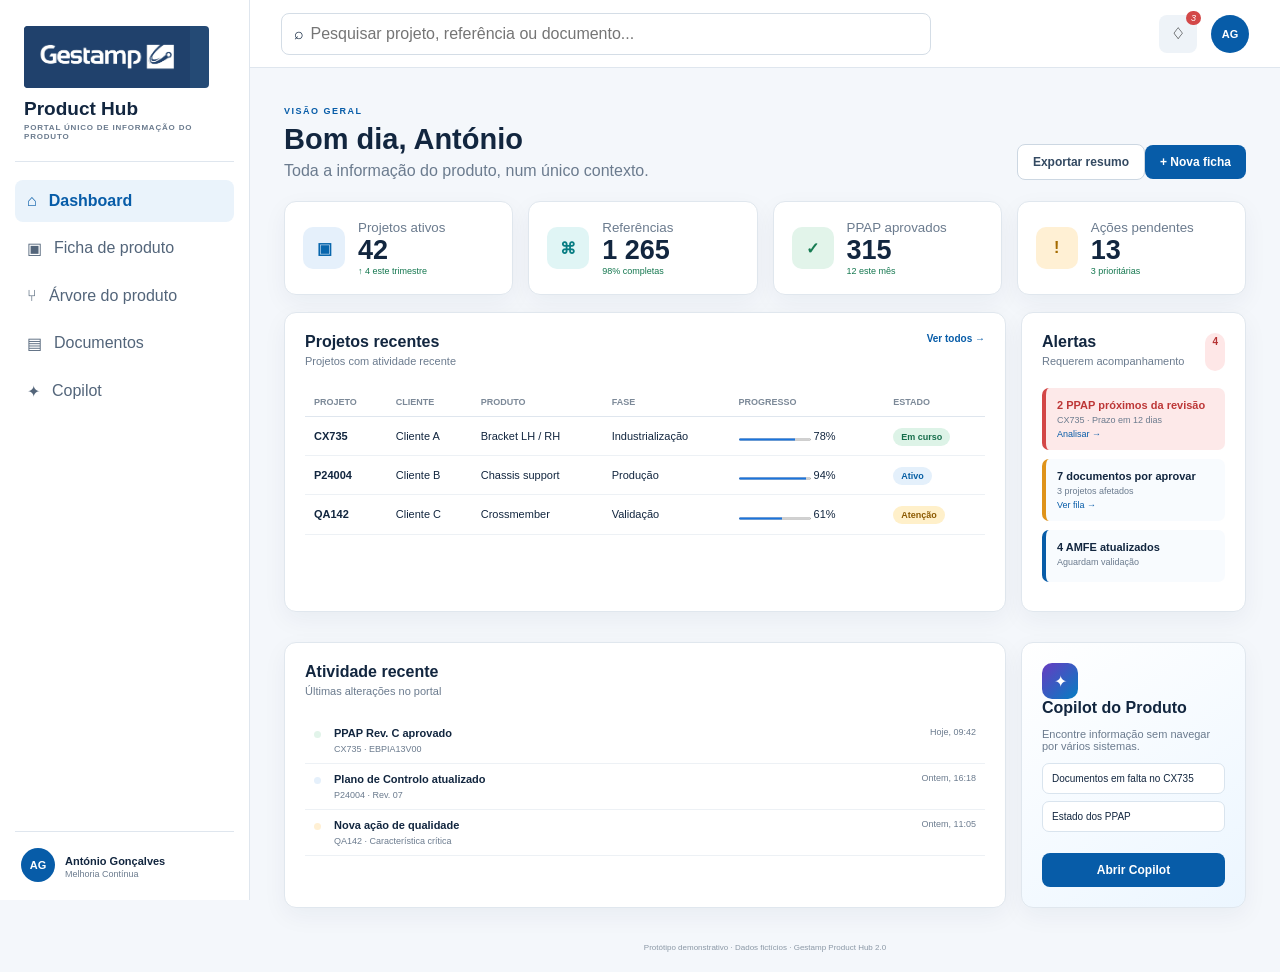
==== index.html @ f4a3fc4c "Add files via upload" ====
<!doctype html><html lang="pt-PT"><head><meta charset="utf-8"><meta name="viewport" content="width=device-width,initial-scale=1"><title>Dashboard | Gestamp Product Hub</title><link rel="stylesheet" href="styles.css"></head><body data-page="home"><aside><a class="brand" href="index.html"><img src="logo_gestamp.png" alt="Gestamp"><b>Product Hub</b><small>PORTAL ÚNICO DE INFORMAÇÃO DO PRODUTO</small></a><nav><a href="index.html" data-p="home">⌂ <span>Dashboard</span></a><a href="produto.html" data-p="produto">▣ <span>Ficha de produto</span></a><a href="arvore.html" data-p="arvore">⑂ <span>Árvore do produto</span></a><a href="documentos.html" data-p="docs">▤ <span>Documentos</span></a><a href="copilot.html" data-p="copilot">✦ <span>Copilot</span></a></nav><div class="profile"><i>AG</i><div><b>António Gonçalves</b><small>Melhoria Contínua</small></div></div></aside><main><header><button id="hamb">☰</button><div class="search">⌕ <input id="global" placeholder="Pesquisar projeto, referência ou documento..."></div><button class="bell">♢<em>3</em></button><i class="avatar">AG</i></header><section class="heading"><div><label>VISÃO GERAL</label><h1>Bom dia, António</h1><p>Toda a informação do produto, num único contexto.</p></div><div><button class="secondary demo">Exportar resumo</button><a class="primary" href="produto.html">+ Nova ficha</a></div></section><section class="kpis"><article><i class="blue">▣</i><div><small>Projetos ativos</small><strong>42</strong><em>↑ 4 este trimestre</em></div></article><article><i class="cyan">⌘</i><div><small>Referências</small><strong>1 265</strong><em>98% completas</em></div></article><article><i class="green">✓</i><div><small>PPAP aprovados</small><strong>315</strong><em>12 este mês</em></div></article><article><i class="amber">!</i><div><small>Ações pendentes</small><strong>13</strong><em>3 prioritárias</em></div></article></section><section class="grid"><article class="card"><div class="title"><div><h2>Projetos recentes</h2><p>Projetos com atividade recente</p></div><a href="produto.html">Ver todos →</a></div><div class="table"><table><thead><tr><th>Projeto</th><th>Cliente</th><th>Produto</th><th>Fase</th><th>Progresso</th><th>Estado</th></tr></thead><tbody><tr><td><a href="produto.html"><b>CX735</b></a></td><td>Cliente A</td><td>Bracket LH / RH</td><td>Industrialização</td><td><progress value="78" max="100"></progress> 78%</td><td><span class="tag ok">Em curso</span></td></tr><tr><td><b>P24004</b></td><td>Cliente B</td><td>Chassis support</td><td>Produção</td><td><progress value="94" max="100"></progress> 94%</td><td><span class="tag info">Ativo</span></td></tr><tr><td><b>QA142</b></td><td>Cliente C</td><td>Crossmember</td><td>Validação</td><td><progress value="61" max="100"></progress> 61%</td><td><span class="tag warn">Atenção</span></td></tr></tbody></table></div></article><article class="card alerts"><div class="title"><div><h2>Alertas</h2><p>Requerem acompanhamento</p></div><b class="badge">4</b></div><div class="alert red"><b>2 PPAP próximos da revisão</b><small>CX735 · Prazo em 12 dias</small><a href="documentos.html">Analisar →</a></div><div class="alert orange"><b>7 documentos por aprovar</b><small>3 projetos afetados</small><a href="documentos.html">Ver fila →</a></div><div class="alert"><b>4 AMFE atualizados</b><small>Aguardam validação</small></div></article><article class="card"><div class="title"><div><h2>Atividade recente</h2><p>Últimas alterações no portal</p></div></div><div class="timeline"><p><i class="green"></i><b>PPAP Rev. C aprovado</b><span>CX735 · EBPIA13V00</span><time>Hoje, 09:42</time></p><p><i class="blue"></i><b>Plano de Controlo atualizado</b><span>P24004 · Rev. 07</span><time>Ontem, 16:18</time></p><p><i class="amber"></i><b>Nova ação de qualidade</b><span>QA142 · Característica crítica</span><time>Ontem, 11:05</time></p></div></article><article class="card cop-mini"><i>✦</i><h2>Copilot do Produto</h2><p>Encontre informação sem navegar por vários sistemas.</p><a class="chip" href="copilot.html?q=Que documentos estão em falta no CX735?">Documentos em falta no CX735</a><a class="chip" href="copilot.html?q=Qual é o estado dos PPAP?">Estado dos PPAP</a><a class="primary full" href="copilot.html">Abrir Copilot</a></article></section><footer>Protótipo demonstrativo · Dados fictícios · Gestamp Product Hub 2.0</footer></main><script src="app.js"></script></body></html>
---- styles.css ----
:root{--blue:#075ca8;--navy:#12263f;--bg:#f4f7fb;--line:#dfe6ee;--muted:#6b7b8e;--green:#14774f;--amber:#a66a00;--shadow:0 8px 24px #12304d0d}*{box-sizing:border-box}body{margin:0;font-family:Segoe UI,Arial,sans-serif;background:var(--bg);color:var(--navy)}a{text-decoration:none;color:inherit}button,input,select,textarea{font:inherit}body>aside{position:fixed;inset:0 auto 0 0;width:250px;background:#fff;border-right:1px solid var(--line);padding:18px 15px;display:flex;flex-direction:column;z-index:10}.brand{display:flex;flex-direction:column;padding:8px 9px 20px;border-bottom:1px solid var(--line)}.brand img{width:185px;height:62px;object-fit:contain;object-position:left;background:#244a75;border-radius:4px}.brand>b{font-size:19px;margin-top:10px}.brand>small{font-size:8px;letter-spacing:.8px;color:var(--muted);font-weight:700;margin-top:3px}aside nav{display:grid;gap:5px;margin-top:18px}aside nav a{padding:12px;border-radius:8px;color:#53657a;display:flex;gap:12px}aside nav a:hover,aside nav a.active{background:#eaf3fb;color:var(--blue);font-weight:700}.profile{margin-top:auto;border-top:1px solid var(--line);padding:16px 6px 0;display:flex;gap:10px;align-items:center}.profile i,.avatar{display:grid;place-items:center;background:#075ca8;color:#fff;border-radius:50%;font-style:normal;font-weight:700}.profile i{width:34px;height:34px;font-size:11px}.profile b{font-size:11px}.profile small{display:block;font-size:9px;color:var(--muted)}main{margin-left:250px;min-height:100vh}header{height:68px;padding:0 31px;background:#fff;border-bottom:1px solid var(--line);display:flex;align-items:center;gap:14px;position:sticky;top:0;z-index:5}.search{width:min(650px,65vw);border:1px solid #d4dde6;border-radius:8px;padding:10px 12px}.search input{border:0;outline:0;width:93%}.bell{margin-left:auto;border:0;background:#eef3f8;width:38px;height:38px;border-radius:8px;position:relative}.bell em{position:absolute;top:-4px;right:-4px;background:#d34848;color:#fff;font-size:9px;padding:2px 5px;border-radius:9px}.avatar{width:38px;height:38px;font-size:11px}#hamb{display:none;border:0;background:none}.heading{display:flex;justify-content:space-between;align-items:end;gap:20px;padding:32px 34px 21px}.heading.compact{padding-top:15px}.heading label{font-size:9px;color:var(--blue);font-weight:800;letter-spacing:1.5px}.heading h1{margin:5px 0 6px;font-size:29px}.heading p{margin:0;color:var(--muted)}.primary,.secondary{display:inline-flex;justify-content:center;align-items:center;border-radius:8px;padding:10px 15px;border:0;cursor:pointer;font-weight:700;font-size:12px}.primary{background:var(--blue);color:#fff}.secondary{background:#fff;border:1px solid #ccd7e2;color:#344a62}.full{width:100%;margin-top:14px}.kpis{display:grid;grid-template-columns:repeat(4,1fr);gap:15px;padding:0 34px 17px}.kpis article,.card,.docgrid article{background:#fff;border:1px solid #e0e7ee;border-radius:12px;box-shadow:var(--shadow)}.kpis article{padding:18px;display:flex;gap:13px;align-items:center}.kpis i,.node>i,.preview i,.docgrid i{width:42px;height:42px;border-radius:10px;display:grid;place-items:center;font-style:normal;font-weight:800}.kpis small,.kpis strong,.kpis em{display:block}.kpis small{color:var(--muted)}.kpis strong{font-size:27px}.kpis em{font-size:9px;color:var(--green);font-style:normal}.blue{background:#e5f0fb!important;color:#0866ad!important}.cyan{background:#e0f5f5!important;color:#087d83!important}.green{background:#e2f4ea!important;color:#167b52!important}.amber{background:#fff0d4!important;color:#a56b00!important}.purple{background:#eee8fb!important;color:#6940a8!important}.pink{background:#fae7ee!important;color:#a3385d!important}.red{background:#fde9e9!important;color:#bd3737!important}.grid{display:grid;grid-template-columns:2fr 1fr;gap:15px;padding:0 34px}.card{padding:20px;margin-bottom:15px}.title{display:flex;justify-content:space-between;margin-bottom:17px}.title h2,.card h2{font-size:16px;margin:0}.title p{font-size:11px;color:var(--muted);margin:4px 0}.title>a{color:var(--blue);font-size:10px;font-weight:700}.table{overflow:auto}table{width:100%;border-collapse:collapse;min-width:680px}th{text-align:left;text-transform:uppercase;color:#7c8998;font-size:9px;padding:9px;border-bottom:1px solid var(--line)}td{font-size:11px;padding:13px 9px;border-bottom:1px solid #edf1f5}progress{height:5px;width:72px}.tag{padding:4px 8px;border-radius:12px;font-size:9px;font-weight:700}.tag.ok{background:#ddf3e7;color:#166d4b}.tag.info{background:#e4f0fb;color:#075fa4}.tag.warn{background:#fff0ca;color:#8b5900}.badge{background:#fee7e7;color:#b53131;padding:3px 7px;border-radius:12px;font-size:10px}.alert{border-left:4px solid var(--blue);padding:11px;background:#f8fbfe;border-radius:7px;margin:9px 0}.alert.red{border-left-color:#d34747}.alert.orange{border-left-color:#df931a}.alert b,.alert small,.alert a{display:block}.alert b{font-size:11px}.alert small{font-size:9px;color:var(--muted);margin:4px 0}.alert a{font-size:9px;color:var(--blue)}.timeline p{display:grid;grid-template-columns:10px 1fr auto;gap:5px 10px;border-bottom:1px solid #edf1f5;padding:9px;margin:0}.timeline i{width:7px;height:7px;border-radius:50%;grid-row:span 2;margin-top:4px}.timeline b{font-size:11px}.timeline span{font-size:9px;color:var(--muted);grid-column:2}.timeline time{font-size:9px;color:var(--muted);grid-column:3;grid-row:1/span 2}.cop-mini{background:linear-gradient(145deg,#fff,#ecf6ff)}.cop-mini>i,.cophead>i,.msg>i{background:linear-gradient(135deg,#673bc1,#057ec2);color:#fff;border-radius:10px;display:grid;place-items:center;font-style:normal}.cop-mini>i{width:36px;height:36px}.cop-mini p{font-size:11px;color:var(--muted)}.chip{display:block;border:1px solid #d9e4ee;background:#fff;padding:9px;border-radius:7px;margin:7px 0;font-size:10px}.crumb{padding:20px 34px 0;color:var(--muted);font-size:10px}.two{display:grid;grid-template-columns:minmax(0,2fr) 320px;gap:15px;padding:0 34px}.details{display:grid;grid-template-columns:repeat(3,1fr);gap:18px}.details label{font-size:9px;color:var(--muted)}.details label b{display:block;color:var(--navy);font-size:11px;margin-top:4px}.success{color:var(--green);font-size:10px}.warning{color:var(--amber)}.steps{display:grid;grid-template-columns:repeat(5,1fr)}.steps>div{text-align:center}.steps i{display:grid;place-items:center;width:32px;height:32px;border-radius:50%;background:#e8edf2;color:#718195;margin:auto;font-style:normal}.steps .done i{background:#dff3e8;color:#14774f}.steps .now i{background:var(--blue);color:#fff}.steps b,.steps small{display:block;font-size:9px;margin-top:6px}.steps small{color:var(--muted)}.flow{display:flex;align-items:center;gap:7px;margin-top:16px}.flow span{flex:1;padding:10px;background:#f6f9fc;border:1px solid #dae3eb;border-radius:7px;text-align:center;font-size:9px}.lines p{display:flex;justify-content:space-between;padding:10px 0;border-bottom:1px solid #edf1f5;font-size:10px}.tree{min-height:540px}.node{display:flex;align-items:center;gap:10px;padding:9px;border-radius:8px}.node:hover{background:#f5f8fb}.node button{width:22px;height:22px;border:1px solid #cad5df;background:#fff;border-radius:4px}.node>i{width:31px;height:31px;font-size:10px}.node>div{flex:1}.node b,.node small{display:block;font-size:10px}.node small{color:var(--muted);margin-top:3px}.node>span{font-size:9px;color:var(--muted)}.branch{margin-left:27px;padding-left:14px;border-left:1px dashed #cbd7e2}.branch.closed{display:none}.leaf{padding-left:33px}.preview{text-align:center;background:#f6f9fc;border-radius:9px;padding:19px;margin:13px 0}.preview i{margin:auto}.preview b,.preview small{display:block;margin-top:6px}.preview small{font-size:9px;color:var(--muted)}.filters{display:flex;gap:10px;padding:0 34px 15px}.filters div,.filters select,.heading select{background:#fff;border:1px solid #d4dee7;padding:9px;border-radius:8px}.filters div{flex:1}.filters input{border:0;outline:0;width:90%}.docgrid{display:grid;grid-template-columns:repeat(4,1fr);gap:13px;padding:0 34px 15px}.docgrid article{padding:14px}.docgrid i{font-size:8px}.docgrid small,.docgrid b,.docgrid p{display:block}.docgrid small{font-size:8px;color:var(--blue);font-weight:700;margin-top:10px}.docgrid b{font-size:10px;margin:4px 0;white-space:nowrap;overflow:hidden;text-overflow:ellipsis}.docgrid p{font-size:8px;color:var(--muted)}.library{margin:0 34px}.cop{max-width:980px;margin:auto;padding:32px}.cophead{text-align:center}.cophead>i{width:54px;height:54px;margin:auto;font-size:22px}.cophead h1{margin:13px 0 5px}.cophead p{color:var(--muted)}.chat{background:#fff;border:1px solid var(--line);border-radius:14px;box-shadow:var(--shadow);overflow:hidden;margin-top:22px}#messages{min-height:260px;max-height:410px;overflow:auto;padding:22px}.msg{display:flex;gap:10px;margin-bottom:14px}.msg.user{justify-content:flex-end}.msg>i{width:31px;height:31px}.msg>div{background:#f1f5f8;padding:11px;border-radius:4px 11px 11px;font-size:11px;max-width:75%}.msg.user>div{background:#e4f0fb;border-radius:11px 4px 11px 11px}.msg p{margin:4px 0;line-height:1.5}.prompts{display:grid;grid-template-columns:repeat(4,1fr);gap:8px;padding:0 18px 18px}.prompts button{text-align:left;background:#f8fafc;border:1px solid #dbe4ec;padding:10px;border-radius:8px}.prompts b,.prompts small{display:block;font-size:9px}.prompts small{color:var(--muted);margin-top:3px}.ask{border-top:1px solid var(--line);padding:14px 60px 20px 17px;position:relative}.ask textarea{width:100%;height:60px;resize:none;border:1px solid #d0dbe5;border-radius:9px;padding:10px}.ask button{position:absolute;right:17px;top:24px;width:36px;height:36px;border:0;border-radius:8px;background:var(--blue);color:#fff}.ask small{font-size:8px;color:var(--muted)}footer{text-align:center;padding:20px;color:#8b98a6;font-size:8px}.toast{position:fixed;right:22px;bottom:22px;background:#16344f;color:#fff;padding:11px 15px;border-radius:8px;font-size:11px;z-index:20}@media(max-width:1050px){.kpis,.docgrid{grid-template-columns:repeat(2,1fr)}.two{grid-template-columns:1fr}.details{grid-template-columns:repeat(2,1fr)}}@media(max-width:750px){body>aside{transform:translateX(-100%);transition:.2s}body>aside.open{transform:none}main{margin-left:0}#hamb{display:block}.heading{padding:25px 18px 16px;align-items:flex-start;flex-direction:column}.kpis,.grid,.docgrid{padding-left:18px;padding-right:18px;grid-template-columns:1fr}.two{padding:0 18px}.filters{padding:0 18px 15px;flex-wrap:wrap}.library{margin:0 18px}.details{grid-template-columns:1fr}.prompts{grid-template-columns:1fr}.cop{padding:22px 13px}.search{width:100%}.bell{display:none}.flow{flex-wrap:wrap}}
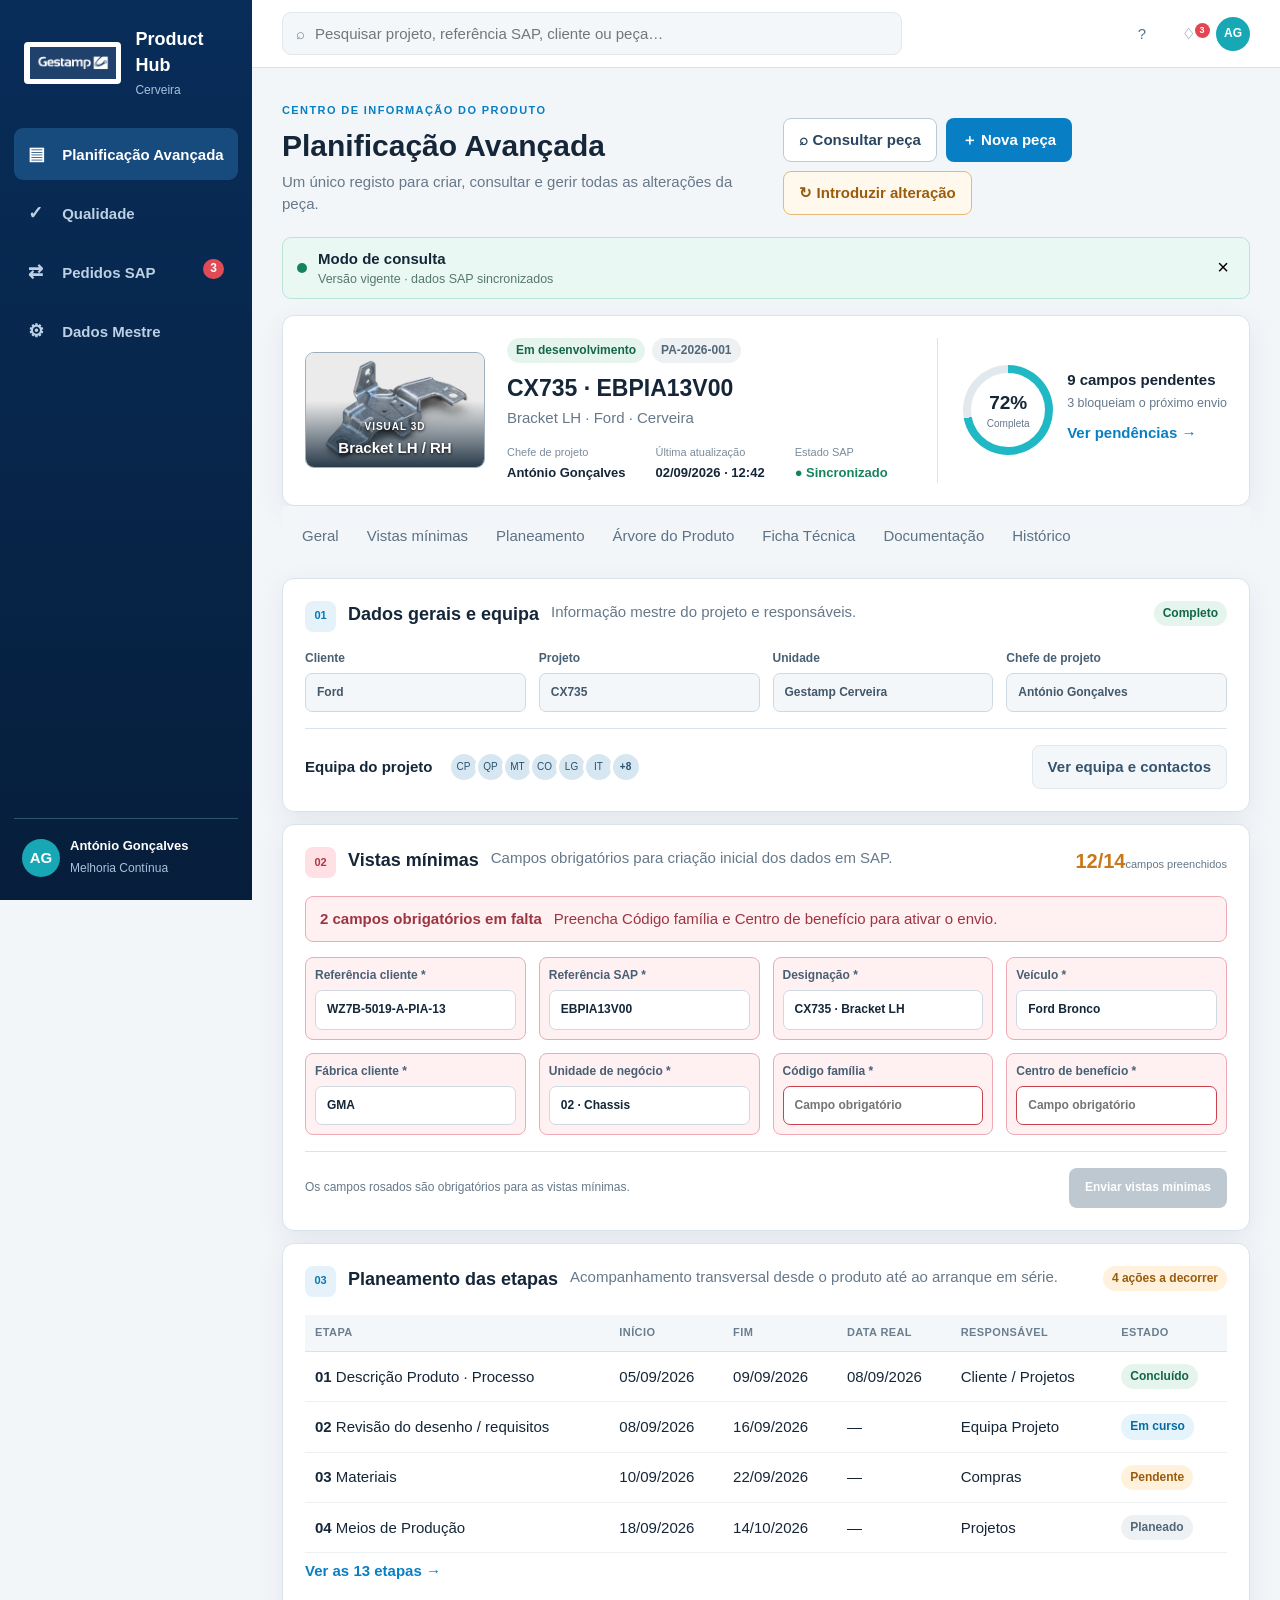
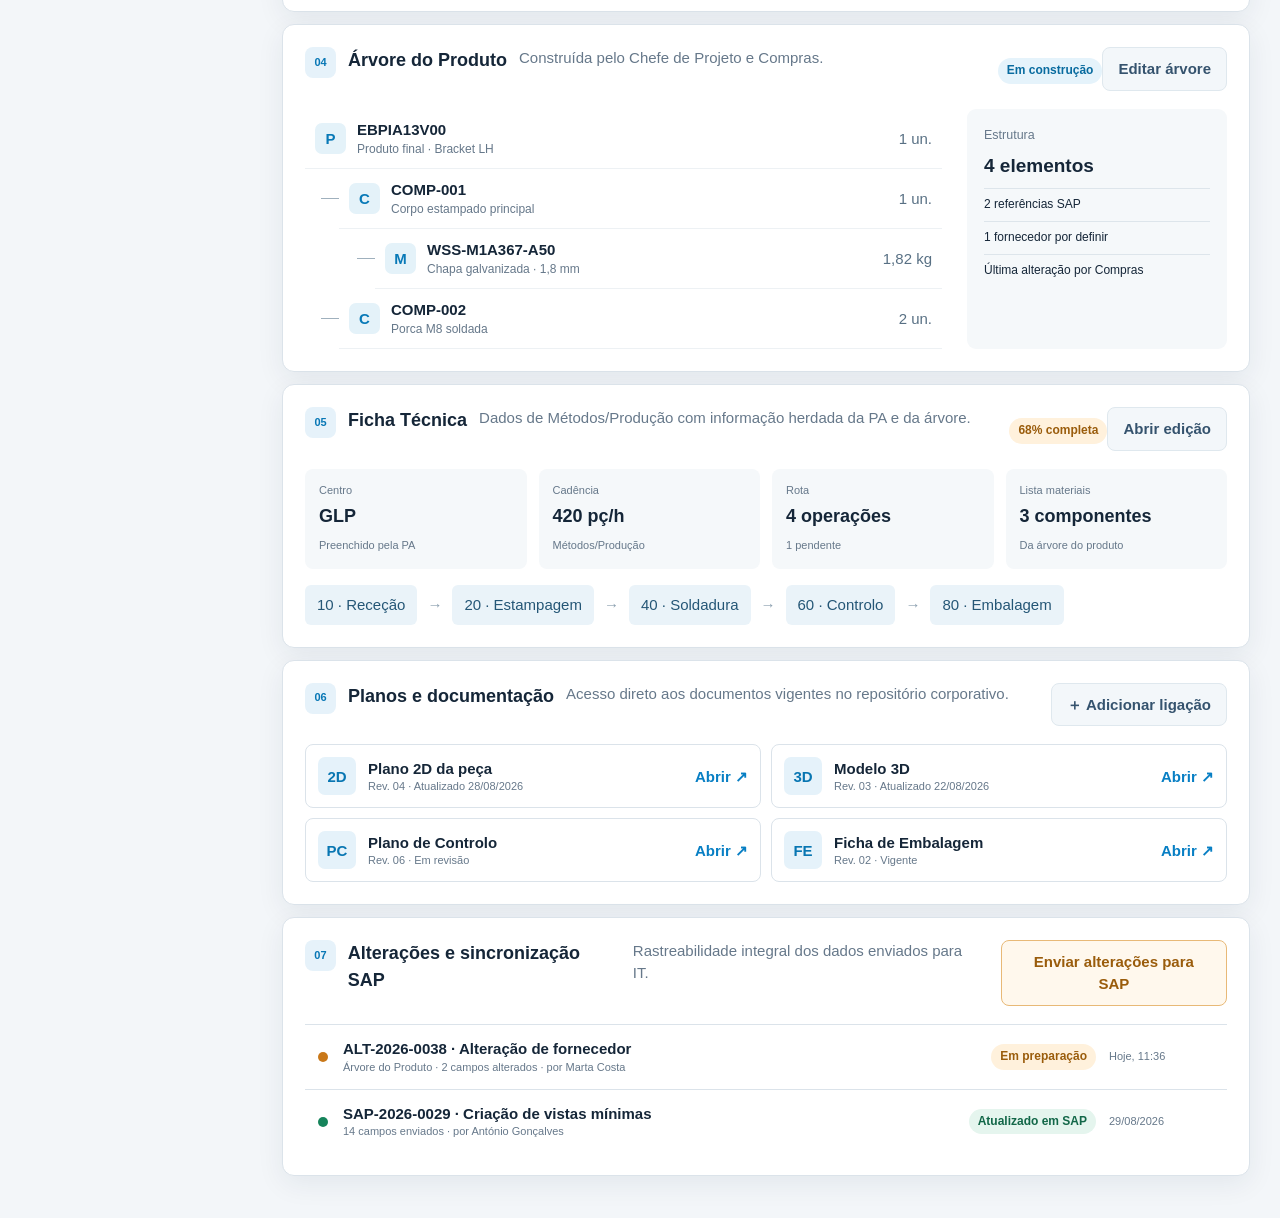
==== commit 78139b17: "Add files via upload" ====
--- a/index.html
+++ b/index.html
@@ -1 +1,139 @@
-<!doctype html><html lang="pt-PT"><head><meta charset="utf-8"><meta name="viewport" content="width=device-width,initial-scale=1"><title>Dashboard | Gestamp Product Hub</title><link rel="stylesheet" href="styles.css"></head><body data-page="home"><aside><a class="brand" href="index.html"><img src="logo_gestamp.png" alt="Gestamp"><b>Product Hub</b><small>PORTAL ÚNICO DE INFORMAÇÃO DO PRODUTO</small></a><nav><a href="index.html" data-p="home">⌂ <span>Dashboard</span></a><a href="produto.html" data-p="produto">▣ <span>Ficha de produto</span></a><a href="arvore.html" data-p="arvore">⑂ <span>Árvore do produto</span></a><a href="documentos.html" data-p="docs">▤ <span>Documentos</span></a><a href="copilot.html" data-p="copilot">✦ <span>Copilot</span></a></nav><div class="profile"><i>AG</i><div><b>António Gonçalves</b><small>Melhoria Contínua</small></div></div></aside><main><header><button id="hamb">☰</button><div class="search">⌕ <input id="global" placeholder="Pesquisar projeto, referência ou documento..."></div><button class="bell">♢<em>3</em></button><i class="avatar">AG</i></header><section class="heading"><div><label>VISÃO GERAL</label><h1>Bom dia, António</h1><p>Toda a informação do produto, num único contexto.</p></div><div><button class="secondary demo">Exportar resumo</button><a class="primary" href="produto.html">+ Nova ficha</a></div></section><section class="kpis"><article><i class="blue">▣</i><div><small>Projetos ativos</small><strong>42</strong><em>↑ 4 este trimestre</em></div></article><article><i class="cyan">⌘</i><div><small>Referências</small><strong>1 265</strong><em>98% completas</em></div></article><article><i class="green">✓</i><div><small>PPAP aprovados</small><strong>315</strong><em>12 este mês</em></div></article><article><i class="amber">!</i><div><small>Ações pendentes</small><strong>13</strong><em>3 prioritárias</em></div></article></section><section class="grid"><article class="card"><div class="title"><div><h2>Projetos recentes</h2><p>Projetos com atividade recente</p></div><a href="produto.html">Ver todos →</a></div><div class="table"><table><thead><tr><th>Projeto</th><th>Cliente</th><th>Produto</th><th>Fase</th><th>Progresso</th><th>Estado</th></tr></thead><tbody><tr><td><a href="produto.html"><b>CX735</b></a></td><td>Cliente A</td><td>Bracket LH / RH</td><td>Industrialização</td><td><progress value="78" max="100"></progress> 78%</td><td><span class="tag ok">Em curso</span></td></tr><tr><td><b>P24004</b></td><td>Cliente B</td><td>Chassis support</td><td>Produção</td><td><progress value="94" max="100"></progress> 94%</td><td><span class="tag info">Ativo</span></td></tr><tr><td><b>QA142</b></td><td>Cliente C</td><td>Crossmember</td><td>Validação</td><td><progress value="61" max="100"></progress> 61%</td><td><span class="tag warn">Atenção</span></td></tr></tbody></table></div></article><article class="card alerts"><div class="title"><div><h2>Alertas</h2><p>Requerem acompanhamento</p></div><b class="badge">4</b></div><div class="alert red"><b>2 PPAP próximos da revisão</b><small>CX735 · Prazo em 12 dias</small><a href="documentos.html">Analisar →</a></div><div class="alert orange"><b>7 documentos por aprovar</b><small>3 projetos afetados</small><a href="documentos.html">Ver fila →</a></div><div class="alert"><b>4 AMFE atualizados</b><small>Aguardam validação</small></div></article><article class="card"><div class="title"><div><h2>Atividade recente</h2><p>Últimas alterações no portal</p></div></div><div class="timeline"><p><i class="green"></i><b>PPAP Rev. C aprovado</b><span>CX735 · EBPIA13V00</span><time>Hoje, 09:42</time></p><p><i class="blue"></i><b>Plano de Controlo atualizado</b><span>P24004 · Rev. 07</span><time>Ontem, 16:18</time></p><p><i class="amber"></i><b>Nova ação de qualidade</b><span>QA142 · Característica crítica</span><time>Ontem, 11:05</time></p></div></article><article class="card cop-mini"><i>✦</i><h2>Copilot do Produto</h2><p>Encontre informação sem navegar por vários sistemas.</p><a class="chip" href="copilot.html?q=Que documentos estão em falta no CX735?">Documentos em falta no CX735</a><a class="chip" href="copilot.html?q=Qual é o estado dos PPAP?">Estado dos PPAP</a><a class="primary full" href="copilot.html">Abrir Copilot</a></article></section><footer>Protótipo demonstrativo · Dados fictícios · Gestamp Product Hub 2.0</footer></main><script src="app.js"></script></body></html>+<!doctype html>
+<html lang="pt-PT">
+<head>
+  <meta charset="utf-8">
+  <meta name="viewport" content="width=device-width,initial-scale=1">
+  <meta name="description" content="Mockup do Gestamp Product Hub — gestão centralizada da Planificação Avançada, Qualidade e pedidos SAP.">
+  <title>Gestamp Product Hub</title>
+  <link rel="stylesheet" href="styles.css">
+</head>
+<body>
+  <aside class="sidebar" id="sidebar">
+    <a class="brand" href="#" aria-label="Gestamp Product Hub">
+      <img src="logo_gestamp.png" alt="Gestamp">
+      <div><strong>Product Hub</strong><span>Cerveira</span></div>
+    </a>
+    <nav>
+      <button class="nav-item active" data-view="pa"><span>▤</span> Planificação Avançada</button>
+      <button class="nav-item" data-view="quality"><span>✓</span> Qualidade</button>
+      <button class="nav-item" data-view="sap"><span>⇄</span> Pedidos SAP <em>3</em></button>
+      <button class="nav-item" data-view="master"><span>⚙</span> Dados Mestre</button>
+    </nav>
+    <div class="sidebar-bottom">
+      <div class="user-avatar">AG</div>
+      <div><strong>António Gonçalves</strong><span>Melhoria Contínua</span></div>
+    </div>
+  </aside>
+
+  <main>
+    <header class="topbar">
+      <button class="icon-btn menu" id="menu" aria-label="Abrir menu">☰</button>
+      <div class="global-search">⌕ <input id="globalSearch" placeholder="Pesquisar projeto, referência SAP, cliente ou peça…"></div>
+      <div class="top-actions"><button class="icon-btn">?</button><button class="icon-btn bell">♢<b>3</b></button><div class="user-avatar small">AG</div></div>
+    </header>
+
+    <section id="pa" class="view active">
+      <div class="page-head">
+        <div><span class="eyebrow">CENTRO DE INFORMAÇÃO DO PRODUTO</span><h1>Planificação Avançada</h1><p>Um único registo para criar, consultar e gerir todas as alterações da peça.</p></div>
+        <div class="mode-actions">
+          <button class="btn secondary" data-mode="view">⌕ Consultar peça</button>
+          <button class="btn primary" data-mode="new">＋ Nova peça</button>
+          <button class="btn warning" data-mode="change">↻ Introduzir alteração</button>
+        </div>
+      </div>
+
+      <div class="mode-banner" id="modeBanner"><span class="status-dot green"></span><div><strong>Modo de consulta</strong><small>Versão vigente · dados SAP sincronizados</small></div><button class="close-banner" aria-label="Fechar">×</button></div>
+
+      <section class="product-hero panel">
+        <div class="product-id">
+          <div class="product-visual"><img src="product_3d.png" alt="Visualização 3D fictícia de um bracket automóvel"><span>VISUAL 3D</span><strong>Bracket LH / RH</strong></div>
+          <div><div class="tags"><span class="tag success">Em desenvolvimento</span><span class="tag neutral">PA-2026-001</span></div><h2>CX735 · EBPIA13V00</h2><p>Bracket LH · Ford · Cerveira</p><div class="meta-row"><span><small>Chefe de projeto</small><strong>António Gonçalves</strong></span><span><small>Última atualização</small><strong>02/09/2026 · 12:42</strong></span><span><small>Estado SAP</small><strong class="green-text">● Sincronizado</strong></span></div></div>
+        </div>
+        <div class="completion"><div class="ring"><strong>72%</strong><span>Completa</span></div><div><b>9 campos pendentes</b><small>3 bloqueiam o próximo envio</small><button class="text-btn">Ver pendências →</button></div></div>
+      </section>
+
+      <div class="anchor-bar">
+        <button data-target="general">Geral</button><button data-target="minimum">Vistas mínimas</button><button data-target="planning">Planeamento</button><button data-target="tree">Árvore do Produto</button><button data-target="technical">Ficha Técnica</button><button data-target="docs">Documentação</button><button data-target="history">Histórico</button>
+      </div>
+
+      <section class="pa-section panel" id="general">
+        <div class="section-head"><div><span class="section-no">01</span><h2>Dados gerais e equipa</h2><p>Informação mestre do projeto e responsáveis.</p></div><span class="tag success">Completo</span></div>
+        <div class="form-grid four">
+          <label>Cliente<input value="Ford" readonly></label><label>Projeto<input value="CX735" readonly></label><label>Unidade<input value="Gestamp Cerveira" readonly></label><label>Chefe de projeto<input value="António Gonçalves" readonly></label>
+        </div>
+        <div class="team-row"><span>Equipa do projeto</span><div class="avatars"><i>CP</i><i>QP</i><i>MT</i><i>CO</i><i>LG</i><i>IT</i><b>+8</b></div><button class="btn ghost">Ver equipa e contactos</button></div>
+      </section>
+
+      <section class="pa-section panel" id="minimum">
+        <div class="section-head"><div><span class="section-no rose">02</span><h2>Vistas mínimas</h2><p>Campos obrigatórios para criação inicial dos dados em SAP.</p></div><div class="mini-progress"><strong>12/14</strong><span>campos preenchidos</span></div></div>
+        <div class="notice rose-notice"><strong>2 campos obrigatórios em falta</strong><span>Preencha Código família e Centro de benefício para ativar o envio.</span></div>
+        <div class="form-grid four">
+          <label class="required">Referência cliente *<input value="WZ7B-5019-A-PIA-13"></label><label class="required">Referência SAP *<input value="EBPIA13V00"></label><label class="required">Designação *<input value="CX735 · Bracket LH"></label><label class="required">Veículo *<input value="Ford Bronco"></label>
+          <label class="required">Fábrica cliente *<input value="GMA"></label><label class="required">Unidade de negócio *<input value="02 · Chassis"></label><label class="required invalid">Código família *<input placeholder="Campo obrigatório"></label><label class="required invalid">Centro de benefício *<input placeholder="Campo obrigatório"></label>
+        </div>
+        <div class="section-footer"><span>Os campos rosados são obrigatórios para as vistas mínimas.</span><button class="btn primary" disabled>Enviar vistas mínimas</button></div>
+      </section>
+
+      <section class="pa-section panel" id="planning">
+        <div class="section-head"><div><span class="section-no">03</span><h2>Planeamento das etapas</h2><p>Acompanhamento transversal desde o produto até ao arranque em série.</p></div><span class="tag attention">4 ações a decorrer</span></div>
+        <div class="table-wrap"><table><thead><tr><th>Etapa</th><th>Início</th><th>Fim</th><th>Data real</th><th>Responsável</th><th>Estado</th></tr></thead><tbody>
+          <tr><td><b>01</b> Descrição Produto · Processo</td><td>05/09/2026</td><td>09/09/2026</td><td>08/09/2026</td><td>Cliente / Projetos</td><td><span class="tag success">Concluído</span></td></tr>
+          <tr><td><b>02</b> Revisão do desenho / requisitos</td><td>08/09/2026</td><td>16/09/2026</td><td>—</td><td>Equipa Projeto</td><td><span class="tag info">Em curso</span></td></tr>
+          <tr><td><b>03</b> Materiais</td><td>10/09/2026</td><td>22/09/2026</td><td>—</td><td>Compras</td><td><span class="tag attention">Pendente</span></td></tr>
+          <tr><td><b>04</b> Meios de Produção</td><td>18/09/2026</td><td>14/10/2026</td><td>—</td><td>Projetos</td><td><span class="tag neutral">Planeado</span></td></tr>
+        </tbody></table></div>
+        <button class="text-btn">Ver as 13 etapas →</button>
+      </section>
+
+      <section class="pa-section panel" id="tree">
+        <div class="section-head"><div><span class="section-no">04</span><h2>Árvore do Produto</h2><p>Construída pelo Chefe de Projeto e Compras.</p></div><div><span class="tag info">Em construção</span><button class="btn ghost edit-demo">Editar árvore</button></div></div>
+        <div class="tree-layout">
+          <div class="tree-list"><div class="tree-node root"><i>P</i><div><b>EBPIA13V00</b><span>Produto final · Bracket LH</span></div><em>1 un.</em></div><div class="tree-node level-1"><i>C</i><div><b>COMP-001</b><span>Corpo estampado principal</span></div><em>1 un.</em></div><div class="tree-node level-2"><i>M</i><div><b>WSS-M1A367-A50</b><span>Chapa galvanizada · 1,8 mm</span></div><em>1,82 kg</em></div><div class="tree-node level-1"><i>C</i><div><b>COMP-002</b><span>Porca M8 soldada</span></div><em>2 un.</em></div></div>
+          <div class="tree-summary"><small>Estrutura</small><strong>4 elementos</strong><span>2 referências SAP</span><span>1 fornecedor por definir</span><span>Última alteração por Compras</span></div>
+        </div>
+      </section>
+
+      <section class="pa-section panel" id="technical">
+        <div class="section-head"><div><span class="section-no">05</span><h2>Ficha Técnica</h2><p>Dados de Métodos/Produção com informação herdada da PA e da árvore.</p></div><div><span class="tag attention">68% completa</span><button class="btn ghost edit-demo">Abrir edição</button></div></div>
+        <div class="metric-grid"><article><small>Centro</small><strong>GLP</strong><span>Preenchido pela PA</span></article><article><small>Cadência</small><strong>420 pç/h</strong><span>Métodos/Produção</span></article><article><small>Rota</small><strong>4 operações</strong><span>1 pendente</span></article><article><small>Lista materiais</small><strong>3 componentes</strong><span>Da árvore do produto</span></article></div>
+        <div class="process-flow"><span>10 · Receção</span><b>→</b><span>20 · Estampagem</span><b>→</b><span>40 · Soldadura</span><b>→</b><span>60 · Controlo</span><b>→</b><span>80 · Embalagem</span></div>
+      </section>
+
+      <section class="pa-section panel" id="docs">
+        <div class="section-head"><div><span class="section-no">06</span><h2>Planos e documentação</h2><p>Acesso direto aos documentos vigentes no repositório corporativo.</p></div><button class="btn ghost edit-demo">＋ Adicionar ligação</button></div>
+        <div class="document-grid"><article><i>2D</i><div><b>Plano 2D da peça</b><span>Rev. 04 · Atualizado 28/08/2026</span></div><button class="open-doc">Abrir ↗</button></article><article><i>3D</i><div><b>Modelo 3D</b><span>Rev. 03 · Atualizado 22/08/2026</span></div><button class="open-doc">Abrir ↗</button></article><article><i>PC</i><div><b>Plano de Controlo</b><span>Rev. 06 · Em revisão</span></div><button class="open-doc">Abrir ↗</button></article><article><i>FE</i><div><b>Ficha de Embalagem</b><span>Rev. 02 · Vigente</span></div><button class="open-doc">Abrir ↗</button></article></div>
+      </section>
+
+      <section class="pa-section panel" id="history">
+        <div class="section-head"><div><span class="section-no">07</span><h2>Alterações e sincronização SAP</h2><p>Rastreabilidade integral dos dados enviados para IT.</p></div><button class="btn warning" id="sapChange">Enviar alterações para SAP</button></div>
+        <div class="change-row"><span class="status-dot orange"></span><div><b>ALT-2026-0038 · Alteração de fornecedor</b><small>Árvore do Produto · 2 campos alterados · por Marta Costa</small></div><span class="tag attention">Em preparação</span><time>Hoje, 11:36</time></div>
+        <div class="change-row"><span class="status-dot green"></span><div><b>SAP-2026-0029 · Criação de vistas mínimas</b><small>14 campos enviados · por António Gonçalves</small></div><span class="tag success">Atualizado em SAP</span><time>29/08/2026</time></div>
+      </section>
+    </section>
+
+    <section id="quality" class="view">
+      <div class="page-head"><div><span class="eyebrow">DOSSIER DO PRODUTO</span><h1>Qualidade</h1><p>Informação da peça sem duplicação de dados, com controlo documental centralizado.</p></div><button class="btn primary">＋ Nova fotografia da peça</button></div>
+      <section class="quality-hero panel"><div class="quality-images"><div class="image-card"><img src="product_3d.png" alt="Modelo 3D fictício da peça"><span>IMAGEM 3D</span><b>Modelo inicial</b></div><div class="image-card real"><img src="product_real.png" alt="Fotografia fictícia da peça produzida"><span>FOTO REAL</span><b>Amostra inicial</b></div></div><div class="quality-id"><span class="tag success">Dossier ativo</span><h2>EBPIA13V00 · Bracket LH</h2><p>CX735 · Ford · Responsável: Joana Freitas</p><div class="doc-score"><strong>85%</strong><div><b>Documentação completa</b><span>17 de 20 documentos válidos</span></div></div></div></section>
+      <div class="quality-tabs"><button class="active" data-quality-tab="Geral">Geral</button><button data-quality-tab="Documentação">Documentação <b>3</b></button><button data-quality-tab="Processo">Processo</button><button data-quality-tab="Componentes">Componentes</button><button data-quality-tab="Outros">Outros</button><button data-quality-tab="Árvore do Produto">Árvore do Produto</button></div>
+      <section class="panel quality-general" id="qualityGeneral"><div class="section-head"><div><h2>Identificação da peça</h2><p>Dados populados automaticamente a partir da Planificação Avançada.</p></div><span class="tag info">↻ Sincronizado com a PA</span></div><div class="form-grid four"><label>Referência SAP<input value="EBPIA13V00" readonly></label><label>Referência cliente<input value="WZ7B-5019-A-PIA-13" readonly></label><label>Designação<input value="CX735 · Bracket LH" readonly></label><label>Índice<input value="04" readonly></label><label>Cliente<input value="Ford" readonly></label><label>Tecnologia<input value="Estampagem + Soldadura" readonly></label><label>Projeto<input value="CX735" readonly></label><label>Estado<input value="Em desenvolvimento" readonly></label></div><div class="notice blue-notice">Estes dados têm origem na PA. Para corrigir um valor, utilize <b>Sinalizar correção</b>; alterações com impacto em SAP seguem para IT.</div></section>
+      <div class="quality-grid" id="qualityGrid"><section class="panel"><div class="section-head"><div><h2>Documentos obrigatórios</h2><p>Estado calculado automaticamente.</p></div><button class="text-btn quality-docs-link">Ver todos</button></div><div class="doc-list"><p><i class="done">✓</i><span><b>Plano de Controlo</b><small>Rev. 06 · Aprovado</small></span></p><p><i class="done">✓</i><span><b>AMFE Processo</b><small>Rev. 07 · Aprovado</small></span></p><p><i class="pending">!</i><span><b>Estudo de capacidade</b><small>Pendente de validação</small></span></p><p><i class="missing">×</i><span><b>Relatório dimensional</b><small>Documento em falta</small></span></p></div></section><section class="panel"><div class="section-head"><div><h2>Atividade da Qualidade</h2><p>Últimas atualizações do dossier.</p></div></div><div class="timeline"><p><i></i><b>Fotografia da amostra adicionada</b><span>Joana Freitas · Hoje, 10:18</span></p><p><i></i><b>Plano de Controlo validado</b><span>Rui Martins · Ontem, 16:04</span></p><p><i></i><b>Dossier criado automaticamente</b><span>Product Hub · 29/08/2026</span></p></div></section></div>
+      <section class="panel quality-dynamic" id="qualityDynamic" hidden></section>
+    </section>
+
+    <section id="sap" class="view">
+      <div class="page-head"><div><span class="eyebrow">FILA DE TRABALHO IT</span><h1>Pedidos SAP</h1><p>Todas as criações e alterações submetidas através da Planificação Avançada.</p></div><button class="btn secondary">Exportar lista</button></div>
+      <div class="kpis"><article><span class="status-dot orange"></span><div><small>A aguardar IT</small><strong>3</strong></div></article><article><span class="status-dot blue"></span><div><small>Em tratamento</small><strong>2</strong></div></article><article><span class="status-dot red"></span><div><small>Devolvidos</small><strong>1</strong></div></article><article><span class="status-dot green"></span><div><small>Concluídos este mês</small><strong>18</strong></div></article></div>
+      <section class="panel"><div class="table-toolbar"><div class="global-search compact">⌕ <input placeholder="Pesquisar pedido…"></div><select><option>Todos os estados</option><option>A aguardar IT</option><option>Em tratamento</option></select></div><div class="table-wrap"><table><thead><tr><th>Pedido</th><th>Projeto / Referência</th><th>Origem</th><th>Alterações</th><th>Submetido por</th><th>Estado</th><th></th></tr></thead><tbody><tr><td><b>SAP-2026-0042</b><small>Hoje, 12:02</small></td><td><b>CX735</b><small>EBPIA13V00</small></td><td>Árvore do Produto</td><td>4 campos</td><td>Marta Costa</td><td><span class="tag attention">A aguardar IT</span></td><td><button class="text-btn">Analisar →</button></td></tr><tr><td><b>SAP-2026-0041</b><small>Hoje, 09:47</small></td><td><b>P24004</b><small>EBPZA02V00</small></td><td>Ficha Técnica</td><td>7 campos</td><td>José Lima</td><td><span class="tag info">Em tratamento</span></td><td><button class="text-btn">Abrir →</button></td></tr><tr><td><b>SAP-2026-0039</b><small>01/09/2026</small></td><td><b>QA142</b><small>EBQAA05V00</small></td><td>Vistas mínimas</td><td>14 campos</td><td>Ana Ribeiro</td><td><span class="tag error">Devolvido</span></td><td><button class="text-btn">Ver motivo →</button></td></tr></tbody></table></div></section>
+    </section>
+
+    <section id="master" class="view">
+      <div class="page-head"><div><span class="eyebrow">ADMINISTRAÇÃO</span><h1>Dados Mestre</h1><p>Configuração central de clientes, projetos, pessoas, funções e notificações.</p></div><button class="btn primary">＋ Adicionar registo</button></div>
+      <div class="master-grid"><article class="panel master-card"><i>▦</i><div><h3>Clientes</h3><p>Construtores, unidades e contactos.</p><strong>12 registos</strong></div><button>→</button></article><article class="panel master-card"><i>◇</i><div><h3>Projetos</h3><p>Programas, veículos e estados.</p><strong>42 registos ativos</strong></div><button>→</button></article><article class="panel master-card"><i>♙</i><div><h3>Pessoas</h3><p>Utilizadores, emails e departamentos.</p><strong>86 utilizadores</strong></div><button>→</button></article><article class="panel master-card"><i>⚑</i><div><h3>Funções de projeto</h3><p>As 14 responsabilidades da equipa.</p><strong>14 funções</strong></div><button>→</button></article><article class="panel master-card"><i>✉</i><div><h3>Notificações</h3><p>Listas de distribuição e modelos de email.</p><strong>6 regras ativas</strong></div><button>→</button></article><article class="panel master-card"><i>⌾</i><div><h3>Permissões</h3><p>Perfis e direitos de edição.</p><strong>6 perfis</strong></div><button>→</button></article></div>
+    </section>
+  </main>
+
+  <div class="toast" id="toast" role="status"></div>
+  <div class="modal" id="modal" aria-hidden="true"><div class="modal-card"><button class="modal-close">×</button><span class="eyebrow">DEMONSTRAÇÃO</span><h2 id="modalTitle">Criar nova peça</h2><p id="modalText">Este fluxo inicia uma nova Planificação Avançada.</p><div class="modal-options" id="modalOptions"></div><div class="modal-actions"><button class="btn secondary modal-close-action">Cancelar</button><button class="btn primary modal-confirm">Continuar</button></div></div></div>
+  <script src="app.js"></script>
+</body>
+</html>
--- a/styles.css
+++ b/styles.css
@@ -1,2 +1,7 @@
+:root{--navy:#082d59;--navy2:#0c3d73;--blue:#087fc4;--cyan:#20b8c5;--bg:#f3f6f9;--panel:#fff;--text:#152638;--muted:#66788a;--line:#dbe3ea;--green:#16845b;--orange:#c97819;--red:#c7424b;--rose:#fff0f2;--rose-line:#efabb4;--shadow:0 8px 28px rgba(18,44,71,.07)}
+*{box-sizing:border-box}html{scroll-behavior:smooth}body{margin:0;background:var(--bg);color:var(--text);font:15px/1.45 Inter,Segoe UI,Arial,sans-serif}button,input,select{font:inherit}button{cursor:pointer}small{display:block}.sidebar{position:fixed;inset:0 auto 0 0;width:252px;background:linear-gradient(180deg,var(--navy),#061e3b);color:#fff;padding:22px 14px;z-index:30;display:flex;flex-direction:column}.brand{display:flex;gap:14px;align-items:center;color:#fff;text-decoration:none;padding:4px 10px 28px}.brand img{width:112px;height:42px;object-fit:contain;background:#fff;padding:5px;border-radius:4px}.brand strong{display:block;font-size:18px}.brand span,.sidebar-bottom span{font-size:12px;color:#a9c2dc}.sidebar nav{display:grid;gap:7px}.nav-item{border:0;background:transparent;color:#bed0e3;text-align:left;padding:13px 14px;border-radius:9px;font-weight:650}.nav-item span{font-size:18px;display:inline-block;width:30px}.nav-item em{float:right;background:#e04b55;color:#fff;font-style:normal;border-radius:20px;padding:1px 7px;font-size:12px}.nav-item:hover,.nav-item.active{background:#174a7d;color:#fff}.sidebar-bottom{margin-top:auto;border-top:1px solid #315273;padding:18px 8px 0;display:flex;align-items:center;gap:10px}.sidebar-bottom strong{font-size:13px;display:block}.user-avatar{width:38px;height:38px;border-radius:50%;background:#18a7b4;display:grid;place-items:center;color:#fff;font-weight:800}.user-avatar.small{width:34px;height:34px;font-size:12px}main{margin-left:252px;min-height:100vh}.topbar{height:68px;background:#fff;border-bottom:1px solid var(--line);display:flex;align-items:center;padding:0 30px;position:sticky;top:0;z-index:20}.menu{display:none}.global-search{max-width:620px;flex:1;display:flex;align-items:center;gap:8px;background:#f4f7f9;border:1px solid #e0e7ed;border-radius:9px;padding:9px 13px;color:#6f8498}.global-search input{width:100%;border:0;outline:0;background:transparent;color:var(--text)}.top-actions{margin-left:auto;display:flex;gap:10px;align-items:center}.icon-btn{border:0;background:transparent;width:36px;height:36px;border-radius:8px;color:#557086}.icon-btn:hover{background:#eef3f7}.bell{position:relative}.bell b{position:absolute;background:#e54550;color:#fff;font-size:9px;border-radius:8px;padding:1px 5px}.view{display:none;padding:30px;max-width:1600px;margin:auto}.view.active{display:block}.page-head{display:flex;justify-content:space-between;gap:30px;align-items:flex-end;margin-bottom:22px}.eyebrow{font-size:11px;letter-spacing:1.4px;color:var(--blue);font-weight:800}.page-head h1{font-size:30px;margin:4px 0}.page-head p,.section-head p{margin:0;color:var(--muted)}.mode-actions{display:flex;gap:9px;flex-wrap:wrap}.btn{border:1px solid transparent;padding:10px 15px;border-radius:8px;font-weight:750}.btn.primary{background:var(--blue);color:#fff}.btn.secondary{background:#fff;border-color:#bdcad5;color:#29455f}.btn.warning{background:#fff8ed;border-color:#e8b977;color:#9a5c0b}.btn.ghost{background:#f3f7fa;border-color:#dfe8ee;color:#35536e}.btn:disabled{background:#bec8d1;color:#fff;cursor:not-allowed}.panel{background:var(--panel);border:1px solid var(--line);border-radius:12px;box-shadow:var(--shadow)}.mode-banner{display:flex;align-items:center;gap:11px;background:#eaf8f3;border:1px solid #b9e5d4;padding:10px 14px;border-radius:9px;margin-bottom:16px}.mode-banner div{flex:1}.mode-banner small{color:#55786c}.close-banner{border:0;background:transparent;font-size:20px}.status-dot{display:inline-block;width:10px;height:10px;border-radius:50%;background:#8395a5}.status-dot.green{background:var(--green)}.status-dot.orange{background:var(--orange)}.status-dot.blue{background:var(--blue)}.status-dot.red{background:var(--red)}.product-hero{padding:22px;display:flex;justify-content:space-between;gap:25px}.product-id{display:flex;gap:22px;align-items:center}.product-visual,.image-card{width:180px;height:116px;border-radius:9px;background:linear-gradient(145deg,#eaf0f5,#cdd9e3);display:flex;flex-direction:column;align-items:center;justify-content:center;text-align:center;color:#49667e;border:1px dashed #9dafbd}.product-visual span,.image-card span{font-size:10px;font-weight:800;letter-spacing:1px}.product-visual strong{margin-top:8px}.product-visual small{font-size:10px;margin-top:5px}.tags{display:flex;gap:7px}.tag{display:inline-block;border-radius:20px;padding:4px 9px;font-size:12px;font-weight:750;white-space:nowrap}.tag.success{background:#e5f5ee;color:#126748}.tag.info{background:#e5f3fb;color:#086b9f}.tag.attention{background:#fff1dc;color:#9a5c0b}.tag.error{background:#fde8ea;color:#ad303b}.tag.neutral{background:#edf1f4;color:#526778}.product-id h2,.quality-id h2{font-size:23px;margin:9px 0 2px}.product-id p,.quality-id p{margin:0;color:var(--muted)}.meta-row{display:flex;gap:30px;margin-top:16px}.meta-row small{color:#7a8c9c;font-size:11px}.meta-row strong{font-size:13px}.green-text{color:var(--green)}.completion{display:flex;gap:14px;align-items:center;border-left:1px solid var(--line);padding-left:25px}.ring{width:90px;height:90px;border-radius:50%;background:conic-gradient(var(--cyan) 72%,#e2e9ee 0);position:relative;display:grid;place-content:center;text-align:center}.ring:before{content:"";position:absolute;inset:8px;border-radius:50%;background:#fff}.ring>*{position:relative}.ring strong{font-size:19px}.ring span{font-size:10px;color:var(--muted)}.completion small{color:var(--muted);margin:3px 0}.text-btn,.open-doc{border:0;background:transparent;color:var(--blue);font-weight:750;padding:7px 0}.anchor-bar{position:sticky;top:68px;z-index:15;display:flex;gap:4px;padding:10px 8px;background:rgba(243,246,249,.94);backdrop-filter:blur(8px);overflow:auto}.anchor-bar button,.quality-tabs button{border:0;background:transparent;padding:9px 12px;color:#5c7285;white-space:nowrap;border-radius:7px}.anchor-bar button:hover{background:#e1eaf1;color:var(--navy)}.pa-section{padding:22px;margin:12px 0;scroll-margin-top:125px}.section-head{display:flex;justify-content:space-between;align-items:flex-start;gap:20px;margin-bottom:18px}.section-head>div:first-child{display:flex;align-items:flex-start;gap:12px}.section-head h2{font-size:18px;margin:0 0 2px}.section-no{width:31px;height:31px;border-radius:8px;background:#e6f2fa;color:#0877b5;display:grid;place-items:center;font-size:11px;font-weight:800}.section-no.rose{background:#ffe0e5;color:#b33645}.form-grid{display:grid;gap:13px}.form-grid.four{grid-template-columns:repeat(4,1fr)}label{font-size:12px;font-weight:750;color:#486074}label input{display:block;width:100%;margin-top:6px;padding:10px 11px;border:1px solid #cfd9e2;border-radius:7px;background:#fff;color:#142638}label input[readonly]{background:#f4f7f9;color:#43586a}.team-row{margin-top:16px;padding-top:16px;border-top:1px solid var(--line);display:flex;align-items:center;gap:15px}.team-row>span{font-weight:700}.avatars{display:flex;flex:1}.avatars i,.avatars b{width:32px;height:32px;border:3px solid #fff;border-radius:50%;background:#d7e7f1;color:#28516f;display:grid;place-items:center;font-size:10px;font-style:normal;margin-left:-5px}.avatars i:first-child{margin-left:0}.mini-progress{text-align:right!important;display:block!important}.mini-progress strong{font-size:20px;color:var(--orange)}.mini-progress span{font-size:11px;color:var(--muted)}.notice{padding:11px 14px;border-radius:8px;margin-bottom:15px;display:flex;gap:12px}.rose-notice{background:var(--rose);border:1px solid var(--rose-line);color:#9c3542}.blue-notice{background:#edf7fc;border:1px solid #c1e3f3;color:#35687f}.required{background:var(--rose);border:1px solid var(--rose-line);border-radius:8px;padding:9px}.required.invalid input{border-color:var(--red)}.section-footer{display:flex;justify-content:space-between;align-items:center;margin-top:16px;padding-top:16px;border-top:1px solid var(--line);color:var(--muted);font-size:12px}.table-wrap{overflow:auto}table{width:100%;border-collapse:collapse;min-width:820px}th{font-size:11px;text-transform:uppercase;letter-spacing:.4px;color:#6b7e8f;text-align:left;background:#f4f7f9;padding:10px;border-bottom:1px solid var(--line)}td{padding:12px 10px;border-bottom:1px solid #edf1f4}td small{color:var(--muted)}.tree-layout{display:grid;grid-template-columns:1fr 260px;gap:25px}.tree-node{display:flex;align-items:center;gap:11px;padding:10px;border-bottom:1px solid #edf1f4;position:relative}.tree-node i{width:31px;height:31px;border-radius:7px;background:#e4f2f9;color:#0879b7;display:grid;place-items:center;font-style:normal;font-weight:800}.tree-node div{flex:1}.tree-node span{display:block;color:var(--muted);font-size:12px}.tree-node em{font-style:normal;color:#587084}.tree-node.level-1{margin-left:34px}.tree-node.level-2{margin-left:70px}.tree-node.level-1:before,.tree-node.level-2:before{content:"";position:absolute;left:-18px;width:18px;border-top:1px solid #9fb0bd}.tree-summary{background:#f5f8fa;border-radius:9px;padding:17px;display:flex;flex-direction:column;gap:8px}.tree-summary small{color:var(--muted)}.tree-summary strong{font-size:19px}.tree-summary span{font-size:12px;border-top:1px solid #dde5eb;padding-top:7px}.metric-grid{display:grid;grid-template-columns:repeat(4,1fr);gap:12px}.metric-grid article{background:#f5f8fa;border-radius:8px;padding:14px}.metric-grid small,.metric-grid span{color:var(--muted);font-size:11px}.metric-grid strong{font-size:18px;display:block;margin:4px 0}.process-flow{margin-top:16px;display:flex;align-items:center;gap:10px;overflow:auto}.process-flow span{background:#eaf3f9;color:#245676;border-radius:6px;padding:9px 12px;white-space:nowrap}.process-flow b{color:#8ca0b0}.document-grid{display:grid;grid-template-columns:repeat(2,1fr);gap:10px}.document-grid article{border:1px solid var(--line);border-radius:8px;padding:12px;display:flex;align-items:center;gap:12px}.document-grid i{width:38px;height:38px;border-radius:7px;background:#e5f2fa;color:#0876b2;display:grid;place-items:center;font-style:normal;font-weight:800}.document-grid div{flex:1}.document-grid span{display:block;color:var(--muted);font-size:11px}.change-row{display:grid;grid-template-columns:12px 1fr auto 105px;gap:13px;align-items:center;padding:13px;border-top:1px solid var(--line)}.change-row small,.change-row time{color:var(--muted);font-size:11px}.quality-hero{padding:22px;display:flex;gap:28px;align-items:center}.quality-images{display:flex;gap:12px}.image-card{width:150px;height:120px}.image-card.real{background:linear-gradient(145deg,#eef0ee,#cfd6d0)}.image-card b{font-size:13px;margin-top:8px}.image-card small{font-size:9px;margin-top:4px}.quality-id{flex:1}.doc-score{margin-top:20px;display:flex;align-items:center;gap:13px}.doc-score>strong{font-size:28px;color:var(--green)}.doc-score span{color:var(--muted);font-size:12px}.quality-tabs{display:flex;margin:18px 0 10px;border-bottom:1px solid var(--line);overflow:auto}.quality-tabs button.active{color:var(--blue);border-bottom:3px solid var(--blue)}.quality-tabs b{background:#ed4d57;color:#fff;border-radius:10px;padding:1px 6px;font-size:10px}.quality-general{padding:22px}.quality-grid{display:grid;grid-template-columns:1fr 1fr;gap:14px;margin-top:14px}.quality-grid>.panel{padding:20px}.doc-list p{display:flex;gap:10px;align-items:center;padding:10px 0;margin:0;border-top:1px solid #edf1f4}.doc-list i{width:27px;height:27px;border-radius:50%;display:grid;place-items:center;font-style:normal}.doc-list i.done{background:#e6f5ee;color:var(--green)}.doc-list i.pending{background:#fff1dc;color:var(--orange)}.doc-list i.missing{background:#fde8ea;color:var(--red)}.doc-list span{flex:1}.doc-list small,.timeline span{color:var(--muted);font-size:11px}.timeline p{position:relative;margin:0;padding:0 0 20px 23px;border-left:1px solid #bfd0dc}.timeline i{position:absolute;left:-5px;width:9px;height:9px;background:var(--blue);border-radius:50%}.timeline b,.timeline span{display:block}.kpis{display:grid;grid-template-columns:repeat(4,1fr);gap:13px;margin-bottom:16px}.kpis article{background:#fff;border:1px solid var(--line);border-radius:10px;padding:18px;display:flex;align-items:center;gap:15px}.kpis .status-dot{width:13px;height:13px}.kpis small{color:var(--muted)}.kpis strong{font-size:26px}.table-toolbar{display:flex;gap:12px;padding:15px;border-bottom:1px solid var(--line)}.global-search.compact{max-width:400px}.table-toolbar select{border:1px solid var(--line);border-radius:8px;padding:0 12px;background:#fff}.master-grid{display:grid;grid-template-columns:repeat(3,1fr);gap:14px}.master-card{padding:20px;display:flex;align-items:center;gap:15px}.master-card>i{width:45px;height:45px;border-radius:10px;background:#e6f2fa;color:#0879b7;display:grid;place-items:center;font-size:20px;font-style:normal}.master-card div{flex:1}.master-card h3{margin:0}.master-card p{margin:4px 0;color:var(--muted);font-size:12px}.master-card strong{font-size:12px;color:var(--blue)}.master-card button{border:0;background:transparent;color:var(--blue);font-size:20px}.toast{position:fixed;right:24px;bottom:24px;z-index:60;background:#16344e;color:#fff;padding:12px 18px;border-radius:8px;box-shadow:var(--shadow);opacity:0;transform:translateY(10px);pointer-events:none;transition:.2s}.toast.show{opacity:1;transform:none}.modal{position:fixed;inset:0;background:rgba(5,25,43,.55);display:none;place-items:center;z-index:80;padding:20px}.modal.open{display:grid}.modal-card{width:min(520px,100%);background:#fff;border-radius:13px;padding:25px;position:relative}.modal-close{position:absolute;right:15px;top:12px;border:0;background:transparent;font-size:24px}.modal-card h2{margin:8px 0}.modal-card>p{color:var(--muted)}.modal-options{display:grid;gap:9px;margin:18px 0}.modal-options button{text-align:left;border:1px solid var(--line);background:#f7f9fb;border-radius:8px;padding:13px}.modal-options button:hover{border-color:var(--blue)}.modal-options b,.modal-options span{display:block}.modal-options span{color:var(--muted);font-size:12px}.modal-actions{display:flex;justify-content:flex-end;gap:8px;margin-top:18px}
+@media(max-width:1100px){.form-grid.four,.metric-grid{grid-template-columns:repeat(2,1fr)}.product-hero{align-items:flex-start}.completion{display:none}.master-grid{grid-template-columns:repeat(2,1fr)}.meta-row{flex-wrap:wrap}.quality-hero{align-items:flex-start}.quality-images{flex-direction:column}}
+@media(max-width:780px){.sidebar{transform:translateX(-100%);transition:.2s}.sidebar.open{transform:none}.menu{display:block}main{margin-left:0}.view{padding:18px}.topbar{padding:0 15px}.page-head{align-items:flex-start;flex-direction:column}.product-hero,.product-id,.quality-hero{flex-direction:column}.product-visual{width:100%}.form-grid.four,.metric-grid,.document-grid,.quality-grid,.kpis,.master-grid{grid-template-columns:1fr}.tree-layout{grid-template-columns:1fr}.tree-summary{display:none}.mode-actions{width:100%}.mode-actions .btn{flex:1}.change-row{grid-template-columns:12px 1fr}.change-row .tag,.change-row time{grid-column:2}.quality-images{flex-direction:row;width:100%}.image-card{flex:1}.section-footer{align-items:flex-start;gap:12px;flex-direction:column}.section-footer .btn{width:100%}.anchor-bar{top:68px}.meta-row{gap:14px}.team-row{flex-wrap:wrap}.team-row .avatars{order:3;flex-basis:100%}}
 
-:root{--blue:#075ca8;--navy:#12263f;--bg:#f4f7fb;--line:#dfe6ee;--muted:#6b7b8e;--green:#14774f;--amber:#a66a00;--shadow:0 8px 24px #12304d0d}*{box-sizing:border-box}body{margin:0;font-family:Segoe UI,Arial,sans-serif;background:var(--bg);color:var(--navy)}a{text-decoration:none;color:inherit}button,input,select,textarea{font:inherit}body>aside{position:fixed;inset:0 auto 0 0;width:250px;background:#fff;border-right:1px solid var(--line);padding:18px 15px;display:flex;flex-direction:column;z-index:10}.brand{display:flex;flex-direction:column;padding:8px 9px 20px;border-bottom:1px solid var(--line)}.brand img{width:185px;height:62px;object-fit:contain;object-position:left;background:#244a75;border-radius:4px}.brand>b{font-size:19px;margin-top:10px}.brand>small{font-size:8px;letter-spacing:.8px;color:var(--muted);font-weight:700;margin-top:3px}aside nav{display:grid;gap:5px;margin-top:18px}aside nav a{padding:12px;border-radius:8px;color:#53657a;display:flex;gap:12px}aside nav a:hover,aside nav a.active{background:#eaf3fb;color:var(--blue);font-weight:700}.profile{margin-top:auto;border-top:1px solid var(--line);padding:16px 6px 0;display:flex;gap:10px;align-items:center}.profile i,.avatar{display:grid;place-items:center;background:#075ca8;color:#fff;border-radius:50%;font-style:normal;font-weight:700}.profile i{width:34px;height:34px;font-size:11px}.profile b{font-size:11px}.profile small{display:block;font-size:9px;color:var(--muted)}main{margin-left:250px;min-height:100vh}header{height:68px;padding:0 31px;background:#fff;border-bottom:1px solid var(--line);display:flex;align-items:center;gap:14px;position:sticky;top:0;z-index:5}.search{width:min(650px,65vw);border:1px solid #d4dde6;border-radius:8px;padding:10px 12px}.search input{border:0;outline:0;width:93%}.bell{margin-left:auto;border:0;background:#eef3f8;width:38px;height:38px;border-radius:8px;position:relative}.bell em{position:absolute;top:-4px;right:-4px;background:#d34848;color:#fff;font-size:9px;padding:2px 5px;border-radius:9px}.avatar{width:38px;height:38px;font-size:11px}#hamb{display:none;border:0;background:none}.heading{display:flex;justify-content:space-between;align-items:end;gap:20px;padding:32px 34px 21px}.heading.compact{padding-top:15px}.heading label{font-size:9px;color:var(--blue);font-weight:800;letter-spacing:1.5px}.heading h1{margin:5px 0 6px;font-size:29px}.heading p{margin:0;color:var(--muted)}.primary,.secondary{display:inline-flex;justify-content:center;align-items:center;border-radius:8px;padding:10px 15px;border:0;cursor:pointer;font-weight:700;font-size:12px}.primary{background:var(--blue);color:#fff}.secondary{background:#fff;border:1px solid #ccd7e2;color:#344a62}.full{width:100%;margin-top:14px}.kpis{display:grid;grid-template-columns:repeat(4,1fr);gap:15px;padding:0 34px 17px}.kpis article,.card,.docgrid article{background:#fff;border:1px solid #e0e7ee;border-radius:12px;box-shadow:var(--shadow)}.kpis article{padding:18px;display:flex;gap:13px;align-items:center}.kpis i,.node>i,.preview i,.docgrid i{width:42px;height:42px;border-radius:10px;display:grid;place-items:center;font-style:normal;font-weight:800}.kpis small,.kpis strong,.kpis em{display:block}.kpis small{color:var(--muted)}.kpis strong{font-size:27px}.kpis em{font-size:9px;color:var(--green);font-style:normal}.blue{background:#e5f0fb!important;color:#0866ad!important}.cyan{background:#e0f5f5!important;color:#087d83!important}.green{background:#e2f4ea!important;color:#167b52!important}.amber{background:#fff0d4!important;color:#a56b00!important}.purple{background:#eee8fb!important;color:#6940a8!important}.pink{background:#fae7ee!important;color:#a3385d!important}.red{background:#fde9e9!important;color:#bd3737!important}.grid{display:grid;grid-template-columns:2fr 1fr;gap:15px;padding:0 34px}.card{padding:20px;margin-bottom:15px}.title{display:flex;justify-content:space-between;margin-bottom:17px}.title h2,.card h2{font-size:16px;margin:0}.title p{font-size:11px;color:var(--muted);margin:4px 0}.title>a{color:var(--blue);font-size:10px;font-weight:700}.table{overflow:auto}table{width:100%;border-collapse:collapse;min-width:680px}th{text-align:left;text-transform:uppercase;color:#7c8998;font-size:9px;padding:9px;border-bottom:1px solid var(--line)}td{font-size:11px;padding:13px 9px;border-bottom:1px solid #edf1f5}progress{height:5px;width:72px}.tag{padding:4px 8px;border-radius:12px;font-size:9px;font-weight:700}.tag.ok{background:#ddf3e7;color:#166d4b}.tag.info{background:#e4f0fb;color:#075fa4}.tag.warn{background:#fff0ca;color:#8b5900}.badge{background:#fee7e7;color:#b53131;padding:3px 7px;border-radius:12px;font-size:10px}.alert{border-left:4px solid var(--blue);padding:11px;background:#f8fbfe;border-radius:7px;margin:9px 0}.alert.red{border-left-color:#d34747}.alert.orange{border-left-color:#df931a}.alert b,.alert small,.alert a{display:block}.alert b{font-size:11px}.alert small{font-size:9px;color:var(--muted);margin:4px 0}.alert a{font-size:9px;color:var(--blue)}.timeline p{display:grid;grid-template-columns:10px 1fr auto;gap:5px 10px;border-bottom:1px solid #edf1f5;padding:9px;margin:0}.timeline i{width:7px;height:7px;border-radius:50%;grid-row:span 2;margin-top:4px}.timeline b{font-size:11px}.timeline span{font-size:9px;color:var(--muted);grid-column:2}.timeline time{font-size:9px;color:var(--muted);grid-column:3;grid-row:1/span 2}.cop-mini{background:linear-gradient(145deg,#fff,#ecf6ff)}.cop-mini>i,.cophead>i,.msg>i{background:linear-gradient(135deg,#673bc1,#057ec2);color:#fff;border-radius:10px;display:grid;place-items:center;font-style:normal}.cop-mini>i{width:36px;height:36px}.cop-mini p{font-size:11px;color:var(--muted)}.chip{display:block;border:1px solid #d9e4ee;background:#fff;padding:9px;border-radius:7px;margin:7px 0;font-size:10px}.crumb{padding:20px 34px 0;color:var(--muted);font-size:10px}.two{display:grid;grid-template-columns:minmax(0,2fr) 320px;gap:15px;padding:0 34px}.details{display:grid;grid-template-columns:repeat(3,1fr);gap:18px}.details label{font-size:9px;color:var(--muted)}.details label b{display:block;color:var(--navy);font-size:11px;margin-top:4px}.success{color:var(--green);font-size:10px}.warning{color:var(--amber)}.steps{display:grid;grid-template-columns:repeat(5,1fr)}.steps>div{text-align:center}.steps i{display:grid;place-items:center;width:32px;height:32px;border-radius:50%;background:#e8edf2;color:#718195;margin:auto;font-style:normal}.steps .done i{background:#dff3e8;color:#14774f}.steps .now i{background:var(--blue);color:#fff}.steps b,.steps small{display:block;font-size:9px;margin-top:6px}.steps small{color:var(--muted)}.flow{display:flex;align-items:center;gap:7px;margin-top:16px}.flow span{flex:1;padding:10px;background:#f6f9fc;border:1px solid #dae3eb;border-radius:7px;text-align:center;font-size:9px}.lines p{display:flex;justify-content:space-between;padding:10px 0;border-bottom:1px solid #edf1f5;font-size:10px}.tree{min-height:540px}.node{display:flex;align-items:center;gap:10px;padding:9px;border-radius:8px}.node:hover{background:#f5f8fb}.node button{width:22px;height:22px;border:1px solid #cad5df;background:#fff;border-radius:4px}.node>i{width:31px;height:31px;font-size:10px}.node>div{flex:1}.node b,.node small{display:block;font-size:10px}.node small{color:var(--muted);margin-top:3px}.node>span{font-size:9px;color:var(--muted)}.branch{margin-left:27px;padding-left:14px;border-left:1px dashed #cbd7e2}.branch.closed{display:none}.leaf{padding-left:33px}.preview{text-align:center;background:#f6f9fc;border-radius:9px;padding:19px;margin:13px 0}.preview i{margin:auto}.preview b,.preview small{display:block;margin-top:6px}.preview small{font-size:9px;color:var(--muted)}.filters{display:flex;gap:10px;padding:0 34px 15px}.filters div,.filters select,.heading select{background:#fff;border:1px solid #d4dee7;padding:9px;border-radius:8px}.filters div{flex:1}.filters input{border:0;outline:0;width:90%}.docgrid{display:grid;grid-template-columns:repeat(4,1fr);gap:13px;padding:0 34px 15px}.docgrid article{padding:14px}.docgrid i{font-size:8px}.docgrid small,.docgrid b,.docgrid p{display:block}.docgrid small{font-size:8px;color:var(--blue);font-weight:700;margin-top:10px}.docgrid b{font-size:10px;margin:4px 0;white-space:nowrap;overflow:hidden;text-overflow:ellipsis}.docgrid p{font-size:8px;color:var(--muted)}.library{margin:0 34px}.cop{max-width:980px;margin:auto;padding:32px}.cophead{text-align:center}.cophead>i{width:54px;height:54px;margin:auto;font-size:22px}.cophead h1{margin:13px 0 5px}.cophead p{color:var(--muted)}.chat{background:#fff;border:1px solid var(--line);border-radius:14px;box-shadow:var(--shadow);overflow:hidden;margin-top:22px}#messages{min-height:260px;max-height:410px;overflow:auto;padding:22px}.msg{display:flex;gap:10px;margin-bottom:14px}.msg.user{justify-content:flex-end}.msg>i{width:31px;height:31px}.msg>div{background:#f1f5f8;padding:11px;border-radius:4px 11px 11px;font-size:11px;max-width:75%}.msg.user>div{background:#e4f0fb;border-radius:11px 4px 11px 11px}.msg p{margin:4px 0;line-height:1.5}.prompts{display:grid;grid-template-columns:repeat(4,1fr);gap:8px;padding:0 18px 18px}.prompts button{text-align:left;background:#f8fafc;border:1px solid #dbe4ec;padding:10px;border-radius:8px}.prompts b,.prompts small{display:block;font-size:9px}.prompts small{color:var(--muted);margin-top:3px}.ask{border-top:1px solid var(--line);padding:14px 60px 20px 17px;position:relative}.ask textarea{width:100%;height:60px;resize:none;border:1px solid #d0dbe5;border-radius:9px;padding:10px}.ask button{position:absolute;right:17px;top:24px;width:36px;height:36px;border:0;border-radius:8px;background:var(--blue);color:#fff}.ask small{font-size:8px;color:var(--muted)}footer{text-align:center;padding:20px;color:#8b98a6;font-size:8px}.toast{position:fixed;right:22px;bottom:22px;background:#16344f;color:#fff;padding:11px 15px;border-radius:8px;font-size:11px;z-index:20}@media(max-width:1050px){.kpis,.docgrid{grid-template-columns:repeat(2,1fr)}.two{grid-template-columns:1fr}.details{grid-template-columns:repeat(2,1fr)}}@media(max-width:750px){body>aside{transform:translateX(-100%);transition:.2s}body>aside.open{transform:none}main{margin-left:0}#hamb{display:block}.heading{padding:25px 18px 16px;align-items:flex-start;flex-direction:column}.kpis,.grid,.docgrid{padding-left:18px;padding-right:18px;grid-template-columns:1fr}.two{padding:0 18px}.filters{padding:0 18px 15px;flex-wrap:wrap}.library{margin:0 18px}.details{grid-template-columns:1fr}.prompts{grid-template-columns:1fr}.cop{padding:22px 13px}.search{width:100%}.bell{display:none}.flow{flex-wrap:wrap}}
+/* Product images and interactive Quality panels */
+.product-visual,.image-card{position:relative;overflow:hidden;justify-content:flex-end;color:#fff;border-style:solid;padding:9px;background:#dce5eb}.product-visual:after,.image-card:after{content:"";position:absolute;inset:42% 0 0;background:linear-gradient(transparent,rgba(4,25,43,.84))}.product-visual img,.image-card img{position:absolute;inset:0;width:100%;height:100%;object-fit:cover}.product-visual span,.product-visual strong,.image-card span,.image-card b{position:relative;z-index:1;text-shadow:0 1px 3px #000}.product-visual span,.image-card span{font-size:10px;letter-spacing:1px}.product-visual strong,.image-card b{margin-top:2px}.quality-dynamic{padding:22px;min-height:260px}.quality-dynamic h2{margin-top:0}.quality-cards{display:grid;grid-template-columns:repeat(3,1fr);gap:12px;margin-top:18px}.quality-cards article{border:1px solid var(--line);border-radius:8px;padding:15px}.quality-cards article b,.quality-cards article span{display:block}.quality-cards article span{font-size:12px;color:var(--muted);margin-top:5px}@media(max-width:780px){.quality-cards{grid-template-columns:1fr}}
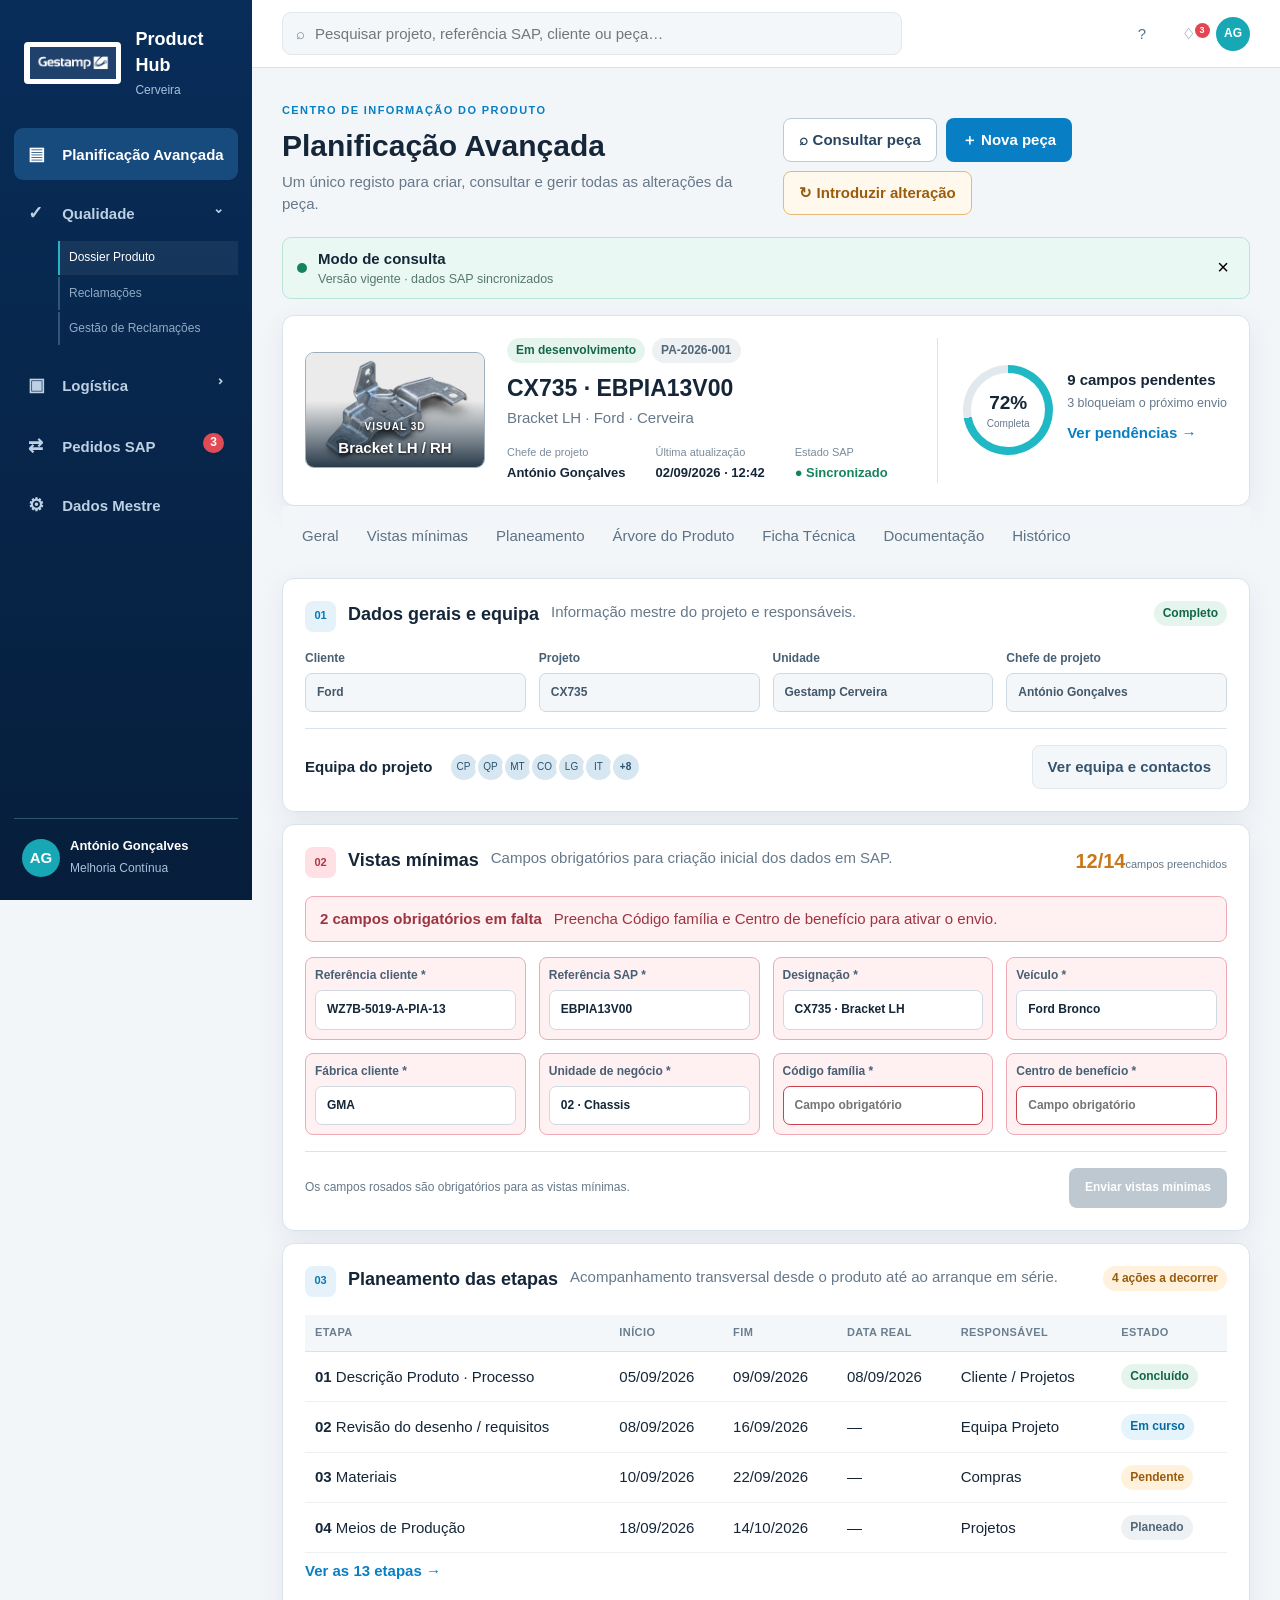
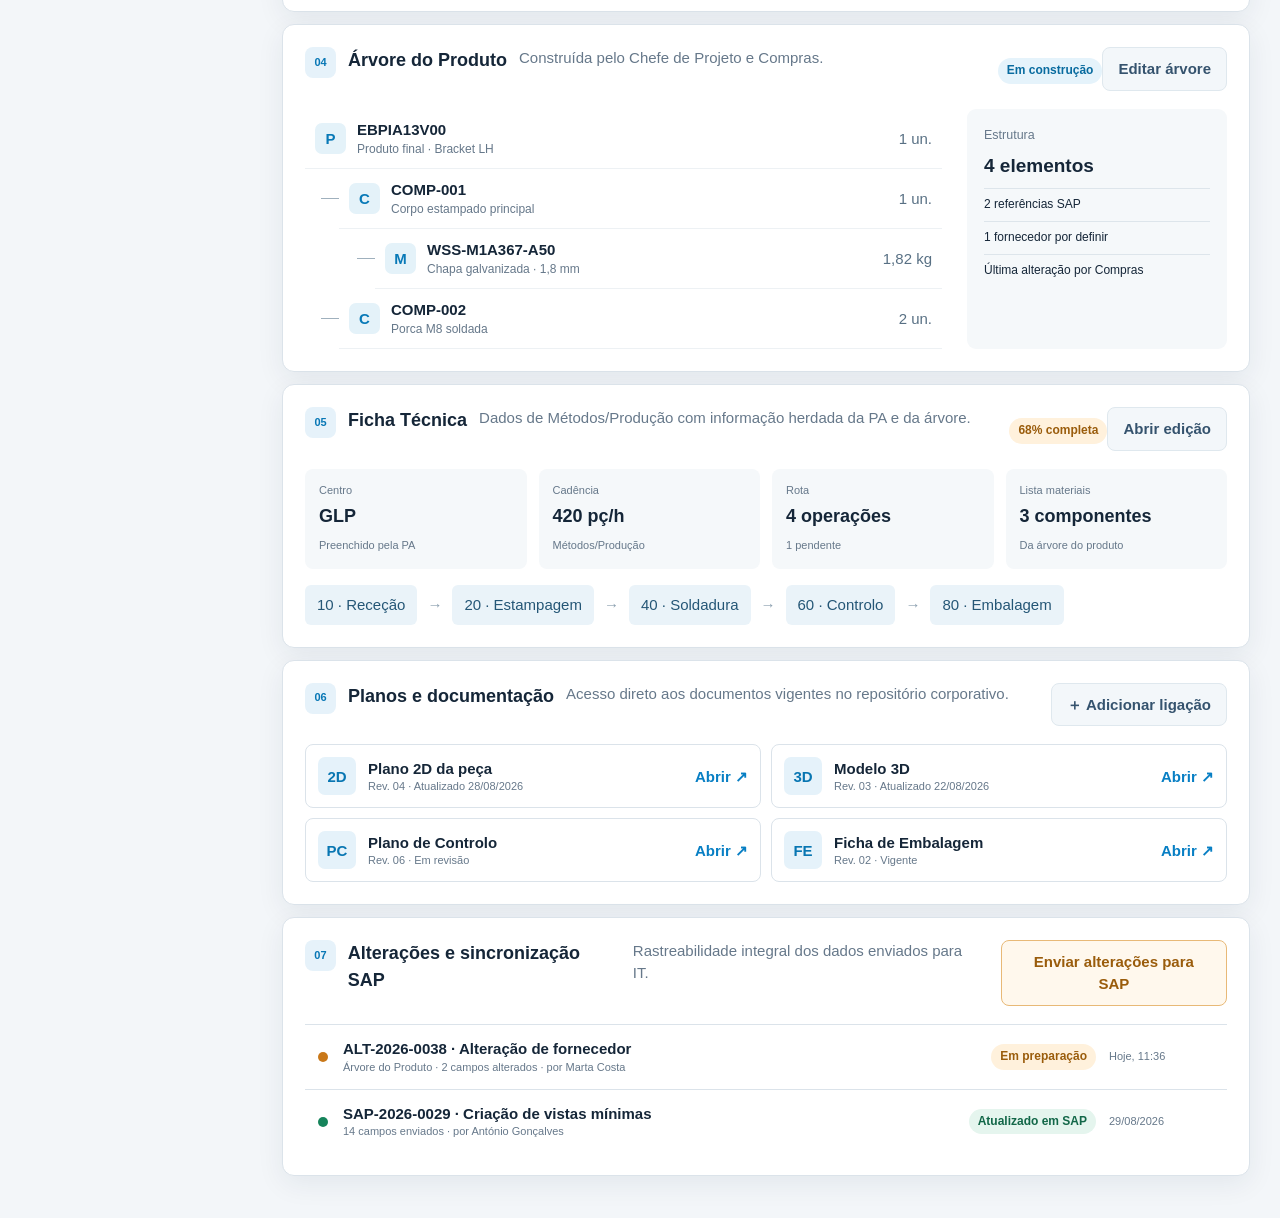
==== commit 7d62aeef: "Add files via upload" ====
--- a/index.html
+++ b/index.html
@@ -6,6 +6,7 @@
   <meta name="description" content="Mockup do Gestamp Product Hub — gestão centralizada da Planificação Avançada, Qualidade e pedidos SAP.">
   <title>Gestamp Product Hub</title>
   <link rel="stylesheet" href="styles.css">
+  <link rel="stylesheet" href="claims.css">
 </head>
 <body>
   <aside class="sidebar" id="sidebar">
@@ -15,7 +16,22 @@
     </a>
     <nav>
       <button class="nav-item active" data-view="pa"><span>▤</span> Planificação Avançada</button>
-      <button class="nav-item" data-view="quality"><span>✓</span> Qualidade</button>
+      <div class="nav-group quality-nav open">
+        <button class="nav-item quality-main" data-view="quality"><span>✓</span> Qualidade <i>⌄</i></button>
+        <div class="submenu">
+          <button class="subnav active" data-view="quality" data-area="quality">Dossier Produto</button>
+          <button class="subnav" data-view="complaints" data-area="quality">Reclamações</button>
+          <button class="subnav" data-view="claimsManagement" data-area="quality">Gestão de Reclamações</button>
+        </div>
+      </div>
+      <div class="nav-group logistics-nav">
+        <button class="nav-item logistics-main" data-view="logisticsDossier"><span>▣</span> Logística <i>⌄</i></button>
+        <div class="submenu">
+          <button class="subnav" data-view="logisticsDossier" data-area="logistics">Dossier Logístico</button>
+          <button class="subnav" data-view="complaints" data-area="logistics">Reclamações Logísticas</button>
+          <button class="subnav" data-view="claimsManagement" data-area="logistics">Gestão de Reclamações</button>
+        </div>
+      </div>
       <button class="nav-item" data-view="sap"><span>⇄</span> Pedidos SAP <em>3</em></button>
       <button class="nav-item" data-view="master"><span>⚙</span> Dados Mestre</button>
     </nav>
@@ -120,6 +136,53 @@
       <section class="panel quality-dynamic" id="qualityDynamic" hidden></section>
     </section>
 
+    <section id="logisticsDossier" class="view">
+      <div class="page-head"><div><span class="eyebrow">DOSSIER LOGÍSTICO DO PRODUTO</span><h1>Logística</h1><p>Destinos, embalagens e parâmetros logísticos herdados da Planificação Avançada.</p></div><button class="btn primary">＋ Adicionar destino</button></div>
+      <section class="quality-hero panel"><div class="quality-images"><div class="image-card"><img src="product_3d.png" alt="Modelo 3D fictício da peça"><span>PRODUTO</span><b>Bracket LH</b></div></div><div class="quality-id"><span class="tag success">Dossier ativo</span><h2>EBPIA13V00 · Bracket LH</h2><p>CX735 · Ford · Responsável Logística: Carla Mendes</p><div class="doc-score"><strong>3</strong><div><b>Destinos ativos</b><span>Vigo · Valência · Planta Norte</span></div></div></div></section>
+      <div class="quality-tabs"><button class="active">Geral</button><button>Destinos</button><button>Embalagens</button><button>Transportes</button><button>Documentação</button></div>
+      <section class="panel quality-general"><div class="section-head"><div><h2>Dados logísticos da peça</h2><p>Informação populada automaticamente a partir da PA e da Ficha Técnica.</p></div><span class="tag info">↻ Sincronizado com a PA</span></div><div class="form-grid four"><label>Referência SAP<input value="EBPIA13V00" readonly></label><label>Projeto<input value="CX735" readonly></label><label>Embalagem<input value="EMB-CX735" readonly></label><label>Peças por contentor<input value="48" readonly></label><label>Destino principal<input value="Planta Cliente Norte" readonly></label><label>Incoterm<input value="DAP" readonly></label><label>Transportador<input value="Transportador A" readonly></label><label>Estado<input value="Em desenvolvimento" readonly></label></div><div class="notice blue-notice">Os dados comuns têm origem na PA. Reclamações logísticas utilizam automaticamente esta lista de destinos.</div></section>
+    </section>
+
+    <section id="complaints" class="view">
+      <div class="page-head"><div><span class="eyebrow" id="complaintEyebrow">QUALIDADE · CLIENTE</span><h1 id="complaintTitle">Registo de Reclamações</h1><p id="complaintSubtitle">Registe a informação inicial recebida do cliente e encaminhe a reclamação para análise.</p></div><div class="mode-actions"><button class="btn secondary" id="clearComplaint">Limpar</button><button class="btn primary" id="saveComplaint">Guardar reclamação</button></div></div>
+      <div class="complaint-status panel"><div><span class="status-dot orange"></span><span><small>Estado</small><strong>Novo · Em preparação</strong></span></div><div><small>N.º gestão interno</small><strong id="complaintNumber">RCQ-2026-0084</strong></div><div><small>Responsável</small><strong id="complaintOwner">Joana Freitas</strong></div><div><small>Data</small><strong>09/09/2026</strong></div></div>
+      <form class="panel complaint-form" id="complaintForm">
+        <div class="form-section"><div class="section-title"><span>01</span><div><h2>Identificação da reclamação</h2><p>Selecione primeiro a referência para carregar os dados da peça.</p></div></div><div class="form-grid four">
+          <label class="required-field">Referência SAP *<select id="complaintReference" required><option value="EBPIA13V00">EBPIA13V00</option><option value="EBPIA14V00">EBPIA14V00</option><option value="EBPZA02V00">EBPZA02V00</option></select></label>
+          <label>Designação<input id="complaintDesignation" value="Bracket LH" readonly></label><label>Projeto<input id="complaintProject" value="CX735" readonly></label><label>Cliente<input id="complaintClientName" value="Ford" readonly></label>
+          <label class="required-field">Destino / Planta *<select id="complaintDestination" required><option>Planta Cliente Norte</option><option>Vigo</option><option>Valência</option></select></label><label>Referência cliente<input id="complaintClientRef" value="CLI-CX735-LH" readonly></label><label>Veículo<input id="complaintVehicle" value="K9" readonly></label><label class="required-field">Data *<input type="date" value="2026-09-09" required></label>
+          <label>ID<input value="84" readonly></label><label>N.º gestão interno<input value="RCQ-2026-0084" readonly></label><label>N.º relatório interno<input value="RI-2026-0047"></label><label>N.º rejeição cliente<input value="ALERTA"></label>
+        </div></div>
+        <div class="form-section"><div class="section-title"><span>02</span><div><h2>Quantidades e rastreabilidade</h2><p>Impacto inicial comunicado e identificação do lote.</p></div></div><div class="form-grid four">
+          <label>Quantidade implicada no cliente<input type="number" value="120" min="0"></label><label>Quantidade devolvida<input type="number" value="8" min="0"></label><label>Peças más no cliente<input type="number" value="8" min="0"></label><label>Peças para cálculo PPM<input type="number" value="8" min="0"></label><label>Quantidade implicada Gestamp<input type="number" value="240" min="0"></label><label>Demérito<input type="number" value="0" min="0"></label><label class="required-field">Lote *<input value="26208A" required></label><label>Turno<select><option>A</option><option>B</option><option>C</option></select></label><label>UAP<select><option>UAP 2</option><option>UAP 1</option><option>UAP 3</option></select></label><label>Posto<select><option>PT002</option><option>PR004</option><option>SW012</option></select></label><label>Extra<input value="Sem informação adicional"></label>
+        </div></div>
+        <div class="form-section"><div class="section-title"><span>03</span><div><h2>Classificação e análise inicial</h2><p>Tipologia, origem e descrição do problema.</p></div></div><div class="form-grid four">
+          <label class="required-field">Tipo *<select required><option>Alerta</option><option>Incidente</option><option>Reclamação</option><option>Garantia</option></select></label><label>Piloto<select><option>Nuno Couto</option><option>Joana Freitas</option><option>Rui Martins</option></select></label><label>Causa raiz<select id="rootCause"><option>Em análise</option><option>Incumprimento de procedimento</option><option>Falha de processo</option><option>Material</option></select></label><label>Origem<select id="claimOrigin"><option>Produção</option><option>Logística</option><option>Fornecedor</option><option>Engenharia</option></select></label><label>Código do defeito<select id="defectCode"><option>Geometria</option><option>Soldadura</option><option>Superfície</option><option>Identificação</option></select></label><label>Família do defeito<select id="defectFamily"><option>Desvios de geometria</option><option>Componente em falta</option><option>Dano superficial</option><option>Erro logístico</option></select></label><label class="check-field"><input type="checkbox" checked><span><b>Repetitiva</b><small>Reclamação semelhante nos últimos 18 meses.</small></span></label><label>Nível<input type="number" value="0" min="0"></label>
+        </div><label class="wide-label">Observações<textarea rows="4">Abertura NOK e desvio de posição identificado na receção do cliente.</textarea></label></div>
+        <div class="form-bottom"><span>Os campos assinalados com * são obrigatórios.</span><button type="button" class="btn secondary" id="printChecklist">Imprimir check-list</button><button type="submit" class="btn primary">Guardar e enviar para gestão</button></div>
+      </form>
+    </section>
+
+    <section id="claimsManagement" class="view">
+      <div class="page-head"><div><span class="eyebrow" id="managementEyebrow">QUALIDADE · ACOMPANHAMENTO</span><h1 id="managementTitle">Gestão de Reclamações</h1><p>Consulta, tratamento e apuramento dos impactos operacionais e financeiros.</p></div><div class="mode-actions"><button class="btn secondary" id="printClaimsReport">Imprimir relatório</button><button class="btn primary" id="newClaimButton">＋ Nova reclamação</button></div></div>
+      <div class="kpis claim-kpis"><article><span class="status-dot orange"></span><div><small>Em tratamento</small><strong>6</strong></div></article><article><span class="status-dot red"></span><div><small>Repetitivas</small><strong>3</strong></div></article><article><span class="status-dot blue"></span><div><small>Peças NOK no mês</small><strong>184</strong></div></article><article><span class="status-dot green"></span><div><small>Custo acumulado</small><strong>12 480 €</strong></div></article></div>
+      <section class="panel claims-panel"><div class="claims-filters"><div class="global-search compact">⌕ <input id="claimSearch" placeholder="Pesquisar cliente, referência ou reclamação…"></div><select id="claimClient"><option value="">Todos os clientes</option><option>Ford</option><option>Stellantis</option><option>Renault</option><option>Gestamp</option></select><select id="claimStatus"><option value="">Todos os estados</option><option>Em tratamento</option><option>Aguardando dados</option><option>Encerrada</option></select><input id="claimDateFrom" type="date" value="2026-09-01" aria-label="Data inicial"><input id="claimDateTo" type="date" value="2026-09-30" aria-label="Data final"></div>
+        <div class="table-wrap claims-table"><table id="claimsTable"><thead><tr><th>Cliente / Planta</th><th>Referência / Piloto</th><th>Veículo</th><th>Data</th><th>N.º rejeição</th><th>Nível</th><th>PPM</th><th>Observações</th><th>Repetitiva</th><th>Estado</th><th>Peças NOK</th><th>Custo total</th><th>Fatura / débito</th><th></th></tr></thead><tbody>
+          <tr data-client="Ford" data-status="Em tratamento" data-date="2026-09-09"><td><b>Ford</b><small>Planta Norte</small></td><td><b>EBPIA13V00</b><small>Nuno Couto</small></td><td>K9</td><td>09/09/2026</td><td>ALERTA</td><td>0</td><td>67</td><td>Abertura NOK · posição do furo</td><td><span class="tag error">Sim</span></td><td><span class="tag attention">Em tratamento</span></td><td>8</td><td><b>1 840 €</b></td><td>Pendente</td><td><button class="text-btn manage-claim">Gerir →</button></td></tr>
+          <tr data-client="Stellantis" data-status="Aguardando dados" data-date="2026-09-07"><td><b>Stellantis</b><small>Vigo</small></td><td><b>EBQAA05V00</b><small>Rafael Venade</small></td><td>K9</td><td>07/09/2026</td><td>IN_QAN_368</td><td>G1</td><td>12</td><td>Componente soldado em falta</td><td><span class="tag error">Sim</span></td><td><span class="tag info">Aguardando dados</span></td><td>24</td><td><b>3 260 €</b></td><td>ND-260914</td><td><button class="text-btn manage-claim">Gerir →</button></td></tr>
+          <tr data-client="Renault" data-status="Encerrada" data-date="2026-09-03"><td><b>Renault</b><small>Palência</small></td><td><b>EBPZA02V00</b><small>Ivo Carvalho</small></td><td>CMP</td><td>03/09/2026</td><td>AL_1079</td><td>0</td><td>4</td><td>Arrastamento superficial</td><td><span class="tag neutral">Não</span></td><td><span class="tag success">Encerrada</span></td><td>5</td><td><b>680 €</b></td><td>FT-260883</td><td><button class="text-btn manage-claim">Consultar →</button></td></tr>
+          <tr data-client="Gestamp" data-status="Em tratamento" data-date="2026-09-01"><td><b>Gestamp</b><small>Sovab</small></td><td><b>EBPIA14V00</b><small>Joana Freitas</small></td><td>K9</td><td>01/09/2026</td><td>IN_QAN_569</td><td>B</td><td>0</td><td>Peças com água na embalagem</td><td><span class="tag error">Sim</span></td><td><span class="tag attention">Em tratamento</span></td><td>147</td><td><b>6 700 €</b></td><td>Pendente</td><td><button class="text-btn manage-claim">Gerir →</button></td></tr>
+        </tbody></table></div><div class="table-summary"><span><b id="visibleClaims">4</b> reclamações apresentadas</span><span>Período selecionado: <b id="selectedPeriod">01/09/2026 a 30/09/2026</b></span></div></section>
+      <section class="panel claim-detail" id="claimDetail" hidden>
+        <div class="section-head"><div><h2>Tratamento completo da reclamação</h2><p>RCQ-2026-0084 · Ford · EBPIA13V00</p></div><button class="icon-btn" id="closeClaimDetail">×</button></div>
+        <div class="detail-block"><h3>Identificação e classificação</h3><div class="form-grid four"><label>ID<input value="84" readonly></label><label>N.º gestão interno<input value="RCQ-2026-0084" readonly></label><label>N.º relatório interno<input value="RI-2026-0047"></label><label>N.º rejeição cliente<input value="ALERTA"></label><label>Cliente<input value="Ford" readonly></label><label>Planta<input value="Planta Norte" readonly></label><label>Referência cliente<input value="CLI-CX735-LH" readonly></label><label>Referência SAP<input value="EBPIA13V00" readonly></label><label>Veículo<input value="K9" readonly></label><label>Data<input type="date" value="2026-09-09"></label><label>Tipo<select><option>Alerta</option><option>Incidente</option><option>Reclamação</option></select></label><label>Nível<input value="0"></label><label>Piloto<input value="Nuno Couto"></label><label>UAP<input value="UAP 2"></label><label>Posto<input value="PT002"></label><label>Turno<input value="A"></label><label>Código defeito<input value="Geometria"></label><label>Subdefeito<input value="Desvio de posição"></label><label>Defeito<input value="Abertura NOK"></label><label>Causa raiz<input value="Em análise"></label><label>Repetitivo<select><option>Sim</option><option>Não</option></select></label><label>Extra<input value="Sem informação adicional"></label><label>Lote<input value="26208A"></label><label>Estado<select><option>Em tratamento</option><option>Aguardando dados</option><option>Encerrada</option></select></label></div></div>
+        <div class="detail-block"><h3>Quantidades e impacto</h3><div class="form-grid four"><label>Quantidade implicada<input type="number" value="120"></label><label>Quantidade devolvida<input type="number" value="8"></label><label>Peças más<input type="number" value="8"></label><label>Demérito<input type="number" value="0"></label><label>Quantidade selecionada<input type="number" value="120"></label><label>Quantidade sucata<input type="number" value="3"></label><label>Horas de retrabalho<input type="number" value="14"></label><label>Peças para PPM<input type="number" value="8"></label></div></div>
+        <div class="detail-block"><h3>Custos e documentação financeira</h3><div class="form-grid four"><label>Cargo do cliente (€)<input type="number" value="900"></label><label>Cargo de classificação (€)<input type="number" value="620"></label><label>Custo de sucata (€)<input type="number" value="210"></label><label>Transporte extraordinário (€)<input type="number" value="110"></label><label>Outros custos (€)<input type="number" value="0"></label><label>N.º fatura / nota de débito<input value="Pendente"></label><label>Data do documento<input type="date"></label><label>Responsável<input value="Joana Freitas"></label></div></div>
+        <label class="wide-label">Observações<textarea rows="3">Abertura NOK e desvio de posição identificado na receção do cliente.</textarea></label>
+        <div class="form-bottom"><strong>Custo total estimado: 1 840 €</strong><button class="btn primary" id="saveClaimManagement">Guardar acompanhamento</button></div>
+      </section>
+    </section>
+
     <section id="sap" class="view">
       <div class="page-head"><div><span class="eyebrow">FILA DE TRABALHO IT</span><h1>Pedidos SAP</h1><p>Todas as criações e alterações submetidas através da Planificação Avançada.</p></div><button class="btn secondary">Exportar lista</button></div>
       <div class="kpis"><article><span class="status-dot orange"></span><div><small>A aguardar IT</small><strong>3</strong></div></article><article><span class="status-dot blue"></span><div><small>Em tratamento</small><strong>2</strong></div></article><article><span class="status-dot red"></span><div><small>Devolvidos</small><strong>1</strong></div></article><article><span class="status-dot green"></span><div><small>Concluídos este mês</small><strong>18</strong></div></article></div>
@@ -131,6 +194,12 @@
       <div class="master-grid"><article class="panel master-card"><i>▦</i><div><h3>Clientes</h3><p>Construtores, unidades e contactos.</p><strong>12 registos</strong></div><button>→</button></article><article class="panel master-card"><i>◇</i><div><h3>Projetos</h3><p>Programas, veículos e estados.</p><strong>42 registos ativos</strong></div><button>→</button></article><article class="panel master-card"><i>♙</i><div><h3>Pessoas</h3><p>Utilizadores, emails e departamentos.</p><strong>86 utilizadores</strong></div><button>→</button></article><article class="panel master-card"><i>⚑</i><div><h3>Funções de projeto</h3><p>As 14 responsabilidades da equipa.</p><strong>14 funções</strong></div><button>→</button></article><article class="panel master-card"><i>✉</i><div><h3>Notificações</h3><p>Listas de distribuição e modelos de email.</p><strong>6 regras ativas</strong></div><button>→</button></article><article class="panel master-card"><i>⌾</i><div><h3>Permissões</h3><p>Perfis e direitos de edição.</p><strong>6 perfis</strong></div><button>→</button></article></div>
     </section>
   </main>
+
+  <section class="print-report" id="printReport" aria-hidden="true">
+    <header><img src="logo_gestamp.png" alt="Gestamp"><div><h1 id="reportTitle">LISTA DE REJEIÇÕES DE CLIENTES</h1><p id="reportPeriod">Período: 01/09/2026 a 30/09/2026</p></div></header>
+    <table><thead><tr><th>Cliente<br>Planta</th><th>Referência<br>Piloto</th><th>Peça</th><th>Veículo</th><th>Q. imp.<br>cliente</th><th>Peças<br>PPM</th><th>Q. imp.<br>Gestamp</th><th>Data</th><th>N.º rejeição cliente<br>Tipo</th><th>Nível</th><th>€ classificação</th><th>€ cliente</th><th>Ref. SAP</th><th>Observações</th></tr></thead><tbody id="reportRows"></tbody></table>
+    <footer>Gestamp Product Hub · Relatório gerado em <span id="reportGeneratedAt">09/09/2026</span></footer>
+  </section>
 
   <div class="toast" id="toast" role="status"></div>
   <div class="modal" id="modal" aria-hidden="true"><div class="modal-card"><button class="modal-close">×</button><span class="eyebrow">DEMONSTRAÇÃO</span><h2 id="modalTitle">Criar nova peça</h2><p id="modalText">Este fluxo inicia uma nova Planificação Avançada.</p><div class="modal-options" id="modalOptions"></div><div class="modal-actions"><button class="btn secondary modal-close-action">Cancelar</button><button class="btn primary modal-confirm">Continuar</button></div></div></div>
--- a/styles.css
+++ b/styles.css
@@ -5,3 +5,10 @@
 
 /* Product images and interactive Quality panels */
 .product-visual,.image-card{position:relative;overflow:hidden;justify-content:flex-end;color:#fff;border-style:solid;padding:9px;background:#dce5eb}.product-visual:after,.image-card:after{content:"";position:absolute;inset:42% 0 0;background:linear-gradient(transparent,rgba(4,25,43,.84))}.product-visual img,.image-card img{position:absolute;inset:0;width:100%;height:100%;object-fit:cover}.product-visual span,.product-visual strong,.image-card span,.image-card b{position:relative;z-index:1;text-shadow:0 1px 3px #000}.product-visual span,.image-card span{font-size:10px;letter-spacing:1px}.product-visual strong,.image-card b{margin-top:2px}.quality-dynamic{padding:22px;min-height:260px}.quality-dynamic h2{margin-top:0}.quality-cards{display:grid;grid-template-columns:repeat(3,1fr);gap:12px;margin-top:18px}.quality-cards article{border:1px solid var(--line);border-radius:8px;padding:15px}.quality-cards article b,.quality-cards article span{display:block}.quality-cards article span{font-size:12px;color:var(--muted);margin-top:5px}@media(max-width:780px){.quality-cards{grid-template-columns:1fr}}
+
+/* Department submenus and complaints */
+.nav-group{display:grid}.nav-group>.nav-item i{float:right;font-style:normal;font-size:13px;transition:.2s}.nav-group:not(.open)>.nav-item i{transform:rotate(-90deg)}.submenu{display:grid;gap:2px;margin:2px 0 7px 44px;max-height:150px;overflow:hidden;transition:max-height .2s}.nav-group:not(.open) .submenu{max-height:0;margin-bottom:0}.subnav{border:0;background:transparent;color:#91abc4;text-align:left;padding:8px 9px;border-left:2px solid #315777;font-size:12px}.subnav:hover,.subnav.active{color:#fff;border-left-color:#24b6c3;background:rgba(255,255,255,.06)}
+.complaint-status{padding:16px 20px;margin-bottom:14px;display:grid;grid-template-columns:1.4fr repeat(3,1fr);gap:15px}.complaint-status>div{display:flex;align-items:center;gap:10px;border-right:1px solid var(--line)}.complaint-status>div:last-child{border:0}.complaint-status small{color:var(--muted);font-size:11px}.complaint-status strong{display:block}.complaint-form{overflow:hidden}.form-section{padding:22px;border-bottom:1px solid var(--line)}.section-title{display:flex;gap:12px;align-items:flex-start;margin-bottom:17px}.section-title>span{width:31px;height:31px;display:grid;place-items:center;border-radius:8px;background:#e6f2fa;color:#0877b5;font-size:11px;font-weight:800}.section-title h2{font-size:18px;margin:0}.section-title p{color:var(--muted);margin:2px 0}.complaint-form label select,.claims-filters select,.claims-filters>input,.claim-detail label select{display:block;width:100%;margin-top:6px;padding:10px 11px;border:1px solid #cfd9e2;border-radius:7px;background:#fff;color:var(--text)}.required-field{background:#fff6f7;border-left:3px solid #e5a1aa;padding:7px;border-radius:6px}.check-field{display:flex!important;gap:10px;align-items:center;background:#f4f7f9;border-radius:8px;padding:10px}.check-field input{width:18px;height:18px;margin:0}.check-field small{font-weight:400;color:var(--muted)}.wide-label{display:block;margin-top:14px}.wide-label textarea{display:block;width:100%;margin-top:6px;padding:11px;border:1px solid #cfd9e2;border-radius:7px;resize:vertical}.form-bottom{padding:16px 22px;background:#f7f9fb;display:flex;justify-content:flex-end;gap:10px;align-items:center}.form-bottom>span{margin-right:auto;color:var(--muted);font-size:12px}.claim-kpis{margin-bottom:14px}.claims-panel{overflow:hidden}.claims-filters{display:grid;grid-template-columns:2fr repeat(4,1fr);gap:10px;padding:15px;border-bottom:1px solid var(--line)}.claims-filters select,.claims-filters>input{margin:0}.claims-table table{min-width:1650px}.table-summary{display:flex;justify-content:space-between;padding:13px 16px;color:var(--muted);font-size:12px;background:#f7f9fb}.claim-detail{margin-top:14px;padding:22px;scroll-margin-top:85px}.claim-detail .section-head>div:first-child{display:block}.claim-detail .form-bottom{margin:20px -22px -22px}.claim-detail .form-bottom strong{margin-right:auto;font-size:17px}.print-report{display:none}
+@media(max-width:1100px){.complaint-status{grid-template-columns:repeat(2,1fr)}.complaint-status>div:nth-child(2){border:0}.claims-filters{grid-template-columns:repeat(2,1fr)}.claims-filters .global-search{grid-column:1/-1}}
+@media(max-width:780px){.submenu{margin-left:34px}.complaint-status{grid-template-columns:1fr}.complaint-status>div{border-right:0;border-bottom:1px solid var(--line);padding-bottom:8px}.claims-filters{grid-template-columns:1fr}.claims-filters .global-search{grid-column:auto}.table-summary{gap:8px;flex-direction:column}.form-bottom{align-items:stretch;flex-direction:column}.form-bottom>span{margin:0}.form-bottom .btn{width:100%}}
+@media print{body>*:not(.print-report){display:none!important}.print-report{display:block!important;color:#111;font:9px/1.2 Arial,sans-serif;padding:8mm}.print-report header{display:flex;align-items:center;gap:18px;border-bottom:2px solid #143c7d;padding-bottom:8px;margin-bottom:10px}.print-report header img{width:145px;height:52px;object-fit:contain}.print-report header div{flex:1;text-align:center}.print-report h1{font:700 22px Georgia,serif;margin:0;background:#e9e7df;padding:5px}.print-report header p{margin:5px 0 0}.print-report table{min-width:0;width:100%;border-collapse:collapse}.print-report th{font-size:7px;text-align:center;background:#fff;color:#111;border-bottom:1px solid #111;padding:4px 2px}.print-report td{font-size:7px;padding:5px 2px;border-bottom:2px solid #183f9a;vertical-align:top}.print-report td img{width:42px;height:30px;object-fit:cover}.print-report footer{text-align:right;margin-top:8px;font-size:7px}@page{size:A4 landscape;margin:8mm}}
--- a/claims.css
+++ b/claims.css
@@ -0,0 +1,18 @@
+.detail-block {
+  padding: 16px 0;
+  border-top: 1px solid var(--line);
+}
+
+.detail-block:first-of-type {
+  border-top: 0;
+}
+
+.detail-block h3 {
+  margin: 0 0 13px;
+  color: var(--navy);
+  font-size: 14px;
+}
+
+.claim-detail > .wide-label {
+  margin-top: 16px;
+}
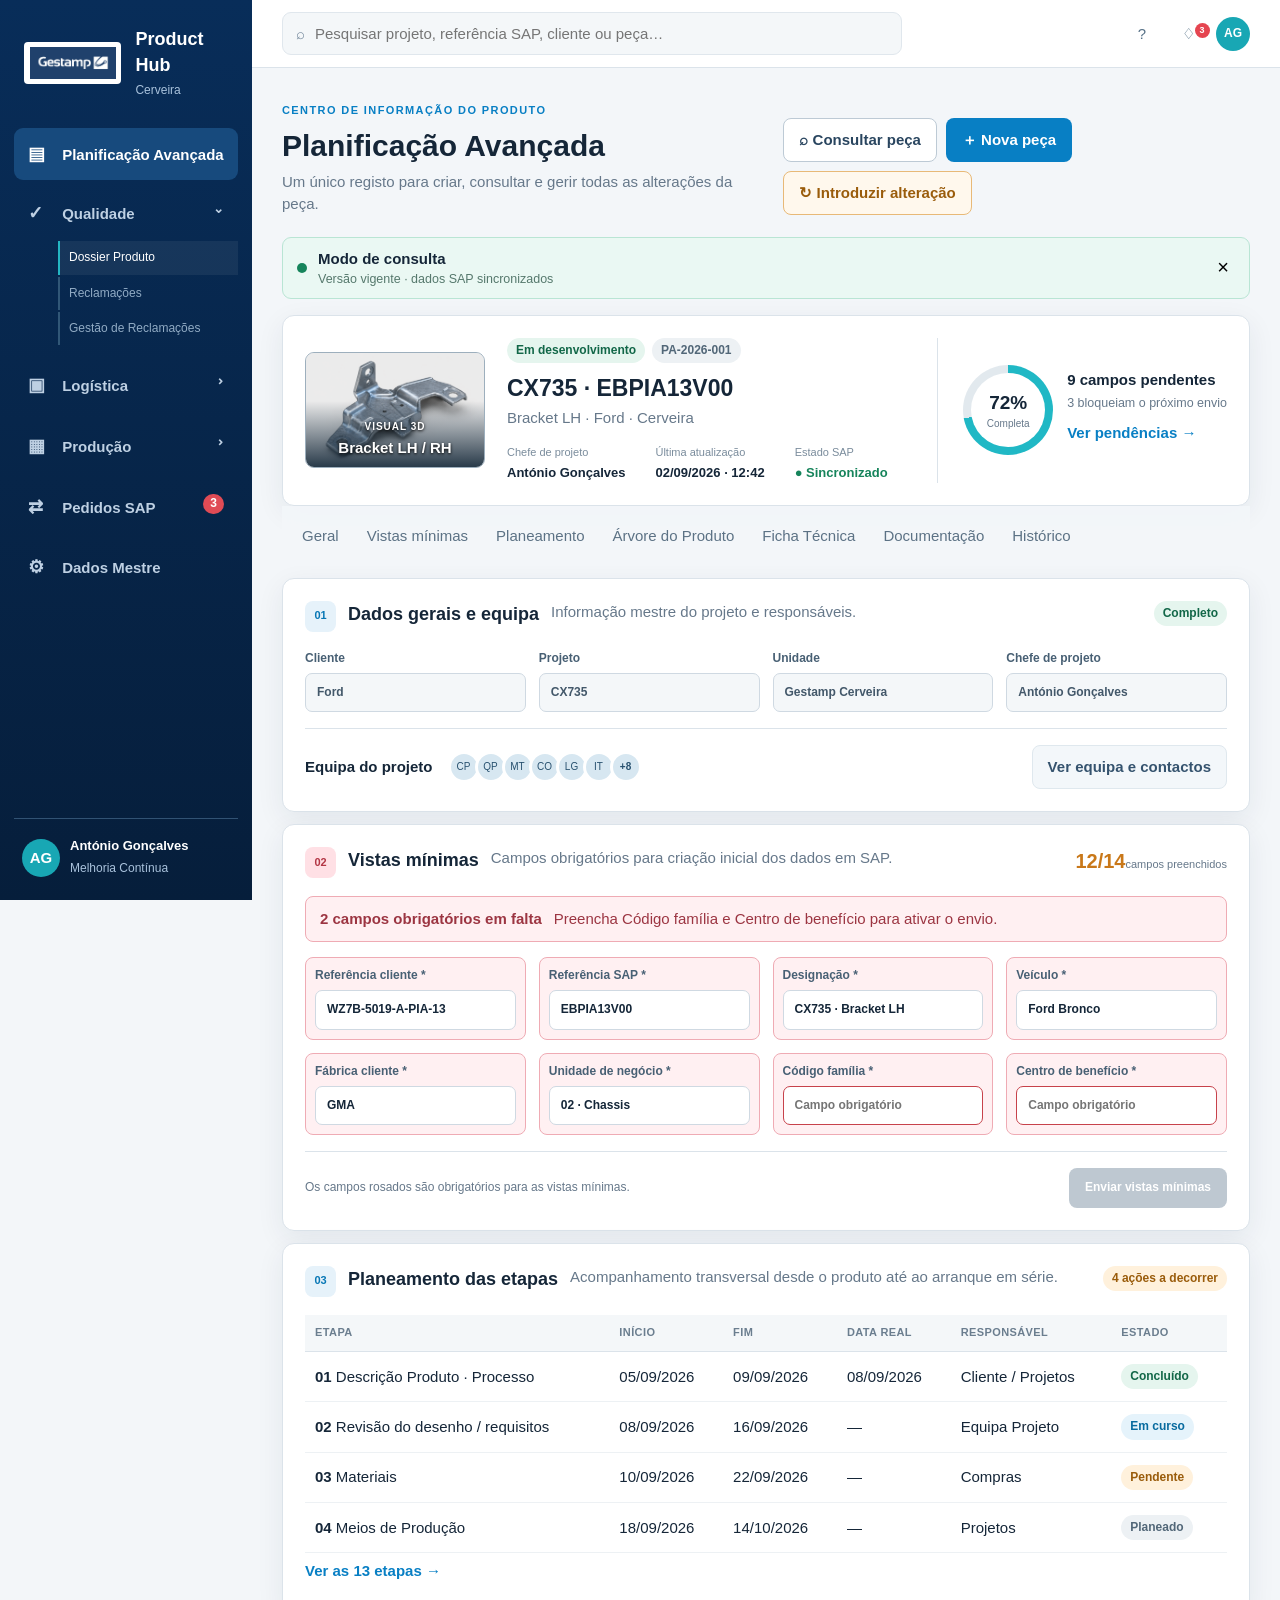
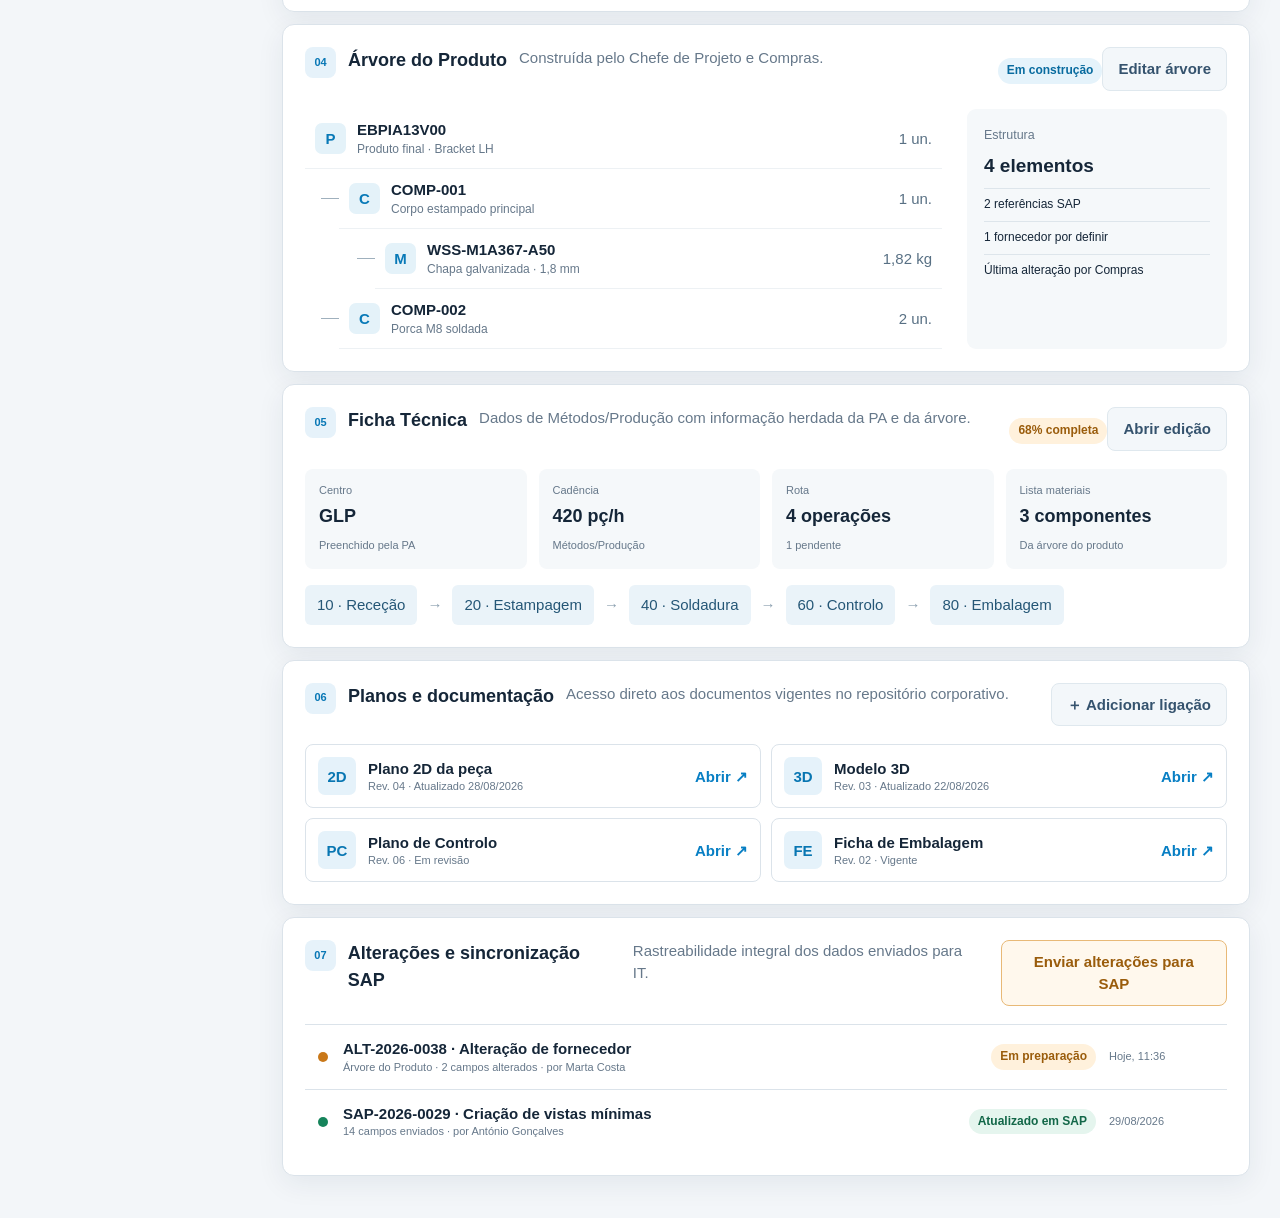
==== commit 673012a8: "Add files via upload" ====
--- a/index.html
+++ b/index.html
@@ -3,7 +3,7 @@
 <head>
   <meta charset="utf-8">
   <meta name="viewport" content="width=device-width,initial-scale=1">
-  <meta name="description" content="Mockup do Gestamp Product Hub — gestão centralizada da Planificação Avançada, Qualidade e pedidos SAP.">
+  <meta name="description" content="Mockup do Gestamp Product Hub — gestão centralizada da Planificação Avançada, Qualidade, Logística, Produção e pedidos SAP.">
   <title>Gestamp Product Hub</title>
   <link rel="stylesheet" href="styles.css">
   <link rel="stylesheet" href="claims.css">
@@ -32,6 +32,13 @@
           <button class="subnav" data-view="claimsManagement" data-area="logistics">Gestão de Reclamações</button>
         </div>
       </div>
+      <div class="nav-group production-nav">
+        <button class="nav-item production-main" data-view="parameters"><span>▦</span> Produção <i>⌄</i></button>
+        <div class="submenu">
+          <button class="subnav" data-view="parameters" data-area="production">Gama de Parâmetros</button>
+          <button class="subnav" data-view="parametersManagement" data-area="production">Gestão Gama de Parâmetros</button>
+        </div>
+      </div>
       <button class="nav-item" data-view="sap"><span>⇄</span> Pedidos SAP <em>3</em></button>
       <button class="nav-item" data-view="master"><span>⚙</span> Dados Mestre</button>
     </nav>
@@ -183,6 +190,65 @@
       </section>
     </section>
 
+    <section id="parameters" class="view parameter-view">
+      <div class="page-head compact-head"><div><span class="eyebrow">PRODUÇÃO · MÉTODOS</span><h1>Gama de Parâmetros</h1><p>Parâmetros vigentes da ferramenta e da máquina.</p></div><div class="mode-actions"><button class="btn secondary" id="parameterHistory">Ver histórico</button><button class="btn primary" id="editParameters">Editar parâmetros</button></div></div>
+      <div class="parameter-filters panel">
+        <div class="process-choice"><label><input type="radio" name="process" checked> Estampagem</label><label><input type="radio" name="process"> Soldadura / Montagem</label><label><input type="radio" name="process"> Linha Fasa</label></div>
+        <label>Referência<select><option>E718005V20</option><option>EBPIA13V00</option><option>EBPIA14V00</option></select></label><label>Fase<select><option>20</option><option>30</option><option>40</option></select></label><label>Posto<select><option>P0024</option><option>PR004</option><option>SW012</option></select></label>
+      </div>
+      <section class="parameter-sheet panel">
+        <div class="sheet-main">
+          <header class="sheet-title"><img src="logo_gestamp.png" alt="Gestamp"><div><h2>Gama de Parâmetros Ferramenta / Máquina</h2><span>E718005V20 / E718003V20 · UAP3 · OP 20</span></div></header>
+          <div class="equipment-strip"><span><small>Ferramenta</small><b>(CxLxA) 2950 × 1265 × 805 mm</b></span><span><small>Peso</small><b>11 115 kg</b></span><span><small>Máquina</small><b>P0063 · 630 Tn</b></span><span><small>Modelo</small><b>ARISA</b></span><span><small>Mesa inf.</small><b>3000 × 1600</b></span></div>
+          <div class="parameter-body">
+            <div class="parameter-tables">
+              <table class="parameter-table"><thead><tr><th>Parâmetro</th><th>Un.</th><th>Mín.</th><th>Inicial</th><th>Máx.</th></tr></thead><tbody>
+                <tr><td>Posição da ferramenta</td><td>—</td><td><input class="parameter-input" value="Centrado" readonly></td><td>—</td><td><input class="parameter-input" value="Centrado" readonly></td></tr>
+                <tr><td>Curso</td><td>mm</td><td><input class="parameter-input" value="292" readonly></td><td><input class="parameter-input" value="292" readonly></td><td>—</td></tr>
+                <tr><td>Velocidade</td><td>golpes/min</td><td><input class="parameter-input" value="15" readonly></td><td><input class="parameter-input" value="15" readonly></td><td><input class="parameter-input" value="20" readonly></td></tr>
+                <tr><td>Regulação carro trabalho</td><td>mm</td><td><input class="parameter-input" value="794" readonly></td><td>—</td><td><input class="parameter-input" value="799" readonly></td></tr>
+                <tr><td>Regulação carro montar</td><td>mm</td><td><input class="parameter-input" value="850" readonly></td><td>—</td><td><input class="parameter-input" value="860" readonly></td></tr>
+                <tr><td>Passo alimentador</td><td>mm</td><td>—</td><td><input class="parameter-input" value="260" readonly></td><td>—</td></tr>
+                <tr><td>Velocidade alimentador</td><td>%</td><td><input class="parameter-input" value="20" readonly></td><td>—</td><td><input class="parameter-input" value="30" readonly></td></tr>
+                <tr><td>Regulação ar equilibrador</td><td>bar</td><td><input class="parameter-input" value="4" readonly></td><td>—</td><td><input class="parameter-input" value="6" readonly></td></tr>
+                <tr><td>Segurança sobrecarga</td><td>bar</td><td>—</td><td><input class="parameter-input" value="Não mexer" readonly></td><td>—</td></tr>
+              </tbody></table>
+              <table class="parameter-table sequences"><thead><tr><th>Sequência</th><th>V. inicial</th><th>V. final</th></tr></thead><tbody>
+                <tr><td>Alimentação (±30°)</td><td><input class="parameter-input" value="315" readonly></td><td><input class="parameter-input" value="50" readonly></td></tr>
+                <tr><td>Pilotagem subir (±30°)</td><td><input class="parameter-input" value="75" readonly></td><td>—</td></tr>
+                <tr><td>Pilotagem baixar (±30°)</td><td>—</td><td><input class="parameter-input" value="260" readonly></td></tr>
+                <tr><td>Seq. 1 · Alimentador chapa</td><td><input class="parameter-input" value="50" readonly></td><td><input class="parameter-input" value="60" readonly></td></tr>
+                <tr><td>Seq. 3 · Alimentador chapa</td><td><input class="parameter-input" value="50" readonly></td><td><input class="parameter-input" value="60" readonly></td></tr>
+                <tr><td>Soprador</td><td><input class="parameter-input" value="0" readonly></td><td><input class="parameter-input" value="359" readonly></td></tr>
+                <tr><td>Lubrificação da banda</td><td><input class="parameter-input" value="5 golpes" readonly></td><td><input class="parameter-input" value="260° / 5 s" readonly></td></tr>
+                <tr><td>Tipo de óleo</td><td colspan="2"><input class="parameter-input" value="RENOFORM EMP172" readonly></td></tr>
+              </tbody></table>
+            </div>
+            <aside class="part-setup"><img src="product_real.png" alt="Peça de chapa associada à gama"><div><small>Embalagem</small><b>CGENERVCM · 500 peças</b></div><div><small>Em caso de falha anti-erro</small><b>Parar máquina e chamar Qualidade</b></div><div class="setup-pairs"><span><small>Papel</small><b>NÃO</b></span><span><small>Arrumar peças</small><b>SIM</b></span><span><small>N.º operadores</small><b>2</b></span><span><small>Local maquete</small><b>Nave 1 · 4C</b></span></div></aside>
+          </div>
+          <footer class="sheet-note"><span><b>Observações:</b> Pressão rolos (20:20) · parâmetros de referência para arranque.</span><span>Departamento: Produção / Métodos</span></footer>
+        </div>
+        <aside class="version-card">
+          <span class="tag success" id="parameterStatus">Versão validada</span><div class="version-number"><small>VERSÃO</small><strong id="parameterVersion">4</strong></div>
+          <dl><div><dt>Última modificação</dt><dd id="parameterDate">03/09/2026 · 14:22</dd></div><div><dt>Modificado por</dt><dd id="parameterModifiedBy">José Lima</dd></div><div><dt>Validado por</dt><dd id="parameterValidatedBy">Rui Martins</dd></div><div><dt>Responsável validação</dt><dd>Rui Martins<br><small>Definido em Dados Mestre</small></dd></div></dl>
+          <div class="version-actions"><button class="btn primary" id="saveParameters" hidden>Guardar nova versão</button><button class="btn secondary" id="cancelParameters" hidden>Cancelar</button></div>
+        </aside>
+      </section>
+    </section>
+
+    <section id="parametersManagement" class="view">
+      <div class="page-head"><div><span class="eyebrow">PRODUÇÃO · CONTROLO DE ALTERAÇÕES</span><h1>Gestão Gama de Parâmetros</h1><p>Histórico, comparação e validação das alterações efetuadas nas gamas.</p></div><button class="btn secondary">Exportar histórico</button></div>
+      <div class="kpis"><article><span class="status-dot orange"></span><div><small>A aguardar validação</small><strong id="pendingParameterCount">2</strong></div></article><article><span class="status-dot green"></span><div><small>Validadas este mês</small><strong>18</strong></div></article><article><span class="status-dot blue"></span><div><small>Gamas ativas</small><strong>124</strong></div></article><article><span class="status-dot red"></span><div><small>Rejeitadas</small><strong>1</strong></div></article></div>
+      <section class="panel parameter-management"><div class="claims-filters"><div class="global-search compact">⌕ <input id="parameterSearch" placeholder="Pesquisar referência, máquina ou autor…"></div><select><option>Todos os estados</option><option>A aguardar validação</option><option>Validada</option><option>Rejeitada</option></select><input type="date" value="2026-09-01" aria-label="Data inicial"><input type="date" value="2026-09-30" aria-label="Data final"></div>
+        <div class="table-wrap"><table><thead><tr><th>Referência</th><th>Máquina / Posto</th><th>Versão</th><th>Alteração</th><th>Modificado por</th><th>Data</th><th>Validador</th><th>Estado</th><th></th></tr></thead><tbody id="parameterHistoryRows">
+          <tr><td><b>E718005V20</b><small>Estampagem · OP20</small></td><td>P0063 · P0024</td><td><b>v4</b></td><td>Velocidade e pressão</td><td>José Lima</td><td>03/09/2026 · 14:22</td><td>Rui Martins</td><td><span class="tag success">Validada</span></td><td><button class="text-btn view-parameter">Consultar →</button></td></tr>
+          <tr><td><b>EBPIA13V00</b><small>Estampagem · OP20</small></td><td>PR004 · OP20</td><td><b>v7</b></td><td>Passo do alimentador</td><td>Miguel Torres</td><td>08/09/2026 · 16:05</td><td>Rui Martins</td><td><span class="tag attention">A aguardar validação</span></td><td><button class="btn primary small validate-parameter">Validar</button></td></tr>
+          <tr><td><b>EBPIA14V00</b><small>Estampagem · OP20</small></td><td>PR004 · OP20</td><td><b>v5</b></td><td>Curso da prensa</td><td>Ana Ribeiro</td><td>09/09/2026 · 09:41</td><td>Rui Martins</td><td><span class="tag attention">A aguardar validação</span></td><td><button class="btn primary small validate-parameter">Validar</button></td></tr>
+          <tr><td><b>EBPZA02V00</b><small>Soldadura · OP40</small></td><td>SW012 · OP40</td><td><b>v3</b></td><td>Tempo e corrente</td><td>Paulo Sousa</td><td>01/09/2026 · 11:18</td><td>Rui Martins</td><td><span class="tag error">Rejeitada</span></td><td><button class="text-btn view-parameter">Ver motivo →</button></td></tr>
+        </tbody></table></div>
+      </section>
+    </section>
+
     <section id="sap" class="view">
       <div class="page-head"><div><span class="eyebrow">FILA DE TRABALHO IT</span><h1>Pedidos SAP</h1><p>Todas as criações e alterações submetidas através da Planificação Avançada.</p></div><button class="btn secondary">Exportar lista</button></div>
       <div class="kpis"><article><span class="status-dot orange"></span><div><small>A aguardar IT</small><strong>3</strong></div></article><article><span class="status-dot blue"></span><div><small>Em tratamento</small><strong>2</strong></div></article><article><span class="status-dot red"></span><div><small>Devolvidos</small><strong>1</strong></div></article><article><span class="status-dot green"></span><div><small>Concluídos este mês</small><strong>18</strong></div></article></div>
@@ -191,7 +257,7 @@
 
     <section id="master" class="view">
       <div class="page-head"><div><span class="eyebrow">ADMINISTRAÇÃO</span><h1>Dados Mestre</h1><p>Configuração central de clientes, projetos, pessoas, funções e notificações.</p></div><button class="btn primary">＋ Adicionar registo</button></div>
-      <div class="master-grid"><article class="panel master-card"><i>▦</i><div><h3>Clientes</h3><p>Construtores, unidades e contactos.</p><strong>12 registos</strong></div><button>→</button></article><article class="panel master-card"><i>◇</i><div><h3>Projetos</h3><p>Programas, veículos e estados.</p><strong>42 registos ativos</strong></div><button>→</button></article><article class="panel master-card"><i>♙</i><div><h3>Pessoas</h3><p>Utilizadores, emails e departamentos.</p><strong>86 utilizadores</strong></div><button>→</button></article><article class="panel master-card"><i>⚑</i><div><h3>Funções de projeto</h3><p>As 14 responsabilidades da equipa.</p><strong>14 funções</strong></div><button>→</button></article><article class="panel master-card"><i>✉</i><div><h3>Notificações</h3><p>Listas de distribuição e modelos de email.</p><strong>6 regras ativas</strong></div><button>→</button></article><article class="panel master-card"><i>⌾</i><div><h3>Permissões</h3><p>Perfis e direitos de edição.</p><strong>6 perfis</strong></div><button>→</button></article></div>
+      <div class="master-grid"><article class="panel master-card"><i>▦</i><div><h3>Clientes</h3><p>Construtores, unidades e contactos.</p><strong>12 registos</strong></div><button>→</button></article><article class="panel master-card"><i>◇</i><div><h3>Projetos</h3><p>Programas, veículos e estados.</p><strong>42 registos ativos</strong></div><button>→</button></article><article class="panel master-card"><i>♙</i><div><h3>Pessoas</h3><p>Utilizadores, emails e departamentos.</p><strong>86 utilizadores</strong></div><button>→</button></article><article class="panel master-card"><i>⚑</i><div><h3>Funções de projeto</h3><p>As 14 responsabilidades da equipa.</p><strong>14 funções</strong></div><button>→</button></article><article class="panel master-card"><i>✉</i><div><h3>Notificações</h3><p>Listas de distribuição e modelos de email.</p><strong>6 regras ativas</strong></div><button>→</button></article><article class="panel master-card"><i>⌾</i><div><h3>Permissões</h3><p>Perfis, direitos de edição e responsáveis de validação.</p><strong>Gama de Parâmetros · Rui Martins</strong></div><button>→</button></article></div>
     </section>
   </main>
 
--- a/styles.css
+++ b/styles.css
@@ -12,3 +12,8 @@
 @media(max-width:1100px){.complaint-status{grid-template-columns:repeat(2,1fr)}.complaint-status>div:nth-child(2){border:0}.claims-filters{grid-template-columns:repeat(2,1fr)}.claims-filters .global-search{grid-column:1/-1}}
 @media(max-width:780px){.submenu{margin-left:34px}.complaint-status{grid-template-columns:1fr}.complaint-status>div{border-right:0;border-bottom:1px solid var(--line);padding-bottom:8px}.claims-filters{grid-template-columns:1fr}.claims-filters .global-search{grid-column:auto}.table-summary{gap:8px;flex-direction:column}.form-bottom{align-items:stretch;flex-direction:column}.form-bottom>span{margin:0}.form-bottom .btn{width:100%}}
 @media print{body>*:not(.print-report){display:none!important}.print-report{display:block!important;color:#111;font:9px/1.2 Arial,sans-serif;padding:8mm}.print-report header{display:flex;align-items:center;gap:18px;border-bottom:2px solid #143c7d;padding-bottom:8px;margin-bottom:10px}.print-report header img{width:145px;height:52px;object-fit:contain}.print-report header div{flex:1;text-align:center}.print-report h1{font:700 22px Georgia,serif;margin:0;background:#e9e7df;padding:5px}.print-report header p{margin:5px 0 0}.print-report table{min-width:0;width:100%;border-collapse:collapse}.print-report th{font-size:7px;text-align:center;background:#fff;color:#111;border-bottom:1px solid #111;padding:4px 2px}.print-report td{font-size:7px;padding:5px 2px;border-bottom:2px solid #183f9a;vertical-align:top}.print-report td img{width:42px;height:30px;object-fit:cover}.print-report footer{text-align:right;margin-top:8px;font-size:7px}@page{size:A4 landscape;margin:8mm}}
+
+/* Production parameter sheet */
+.submenu{max-height:190px}.parameter-view{max-width:1700px;padding-top:20px}.compact-head{margin-bottom:12px}.compact-head h1{font-size:27px}.parameter-filters{padding:10px 14px;margin-bottom:10px;display:grid;grid-template-columns:1fr 210px 110px 140px;gap:12px;align-items:end}.parameter-filters label{margin:0}.parameter-filters select{display:block;width:100%;margin-top:4px;padding:7px 9px;border:1px solid var(--line);border-radius:6px;background:#fff}.process-choice{display:flex;gap:16px;align-items:center}.process-choice label{white-space:nowrap;color:#29455f}.process-choice input{width:auto;display:inline;margin:0 5px 0 0}.parameter-sheet{display:grid;grid-template-columns:minmax(0,1fr) 205px;overflow:hidden}.sheet-main{min-width:0;padding:10px}.sheet-title{display:flex;align-items:center;border-bottom:2px solid var(--navy);padding:0 0 7px;gap:12px}.sheet-title img{width:105px;height:37px;object-fit:contain}.sheet-title div{flex:1;text-align:center}.sheet-title h2{margin:0;text-transform:uppercase;color:var(--navy);font-size:18px;line-height:1.1}.sheet-title span{font-size:11px;color:var(--muted)}.equipment-strip{display:grid;grid-template-columns:2fr .8fr 1.2fr .8fr 1fr;background:#edf2f5;border:1px solid #cbd5dc;margin-top:6px}.equipment-strip span{padding:5px 7px;border-right:1px solid #cbd5dc;min-width:0}.equipment-strip small{font-size:9px;color:#667b8b;text-transform:uppercase}.equipment-strip b{display:block;font-size:11px;overflow:hidden;text-overflow:ellipsis;white-space:nowrap}.parameter-body{display:grid;grid-template-columns:minmax(0,1.45fr) minmax(230px,.55fr);gap:8px;margin-top:7px}.parameter-tables{display:grid;grid-template-columns:1.15fr .85fr;gap:7px}.parameter-table{min-width:0;border:1px solid #b9c6cf;table-layout:fixed}.parameter-table th{padding:4px 5px;font-size:9px;text-align:center;background:#dce4e9;color:#233e54}.parameter-table th:first-child{width:43%;text-align:left}.parameter-table td{padding:2px 4px;height:25px;font-size:10px;border:1px solid #d4dde3;text-align:center}.parameter-table td:first-child{text-align:left}.parameter-input{width:100%;min-width:0;border:1px solid transparent;background:transparent;text-align:center;padding:2px;font-size:10px;color:var(--text)}.parameter-input:not([readonly]){background:#fffbe9;border-color:#e6ad45;border-radius:3px}.sequences th:first-child{width:58%}.part-setup{border:1px solid #c7d2da;background:#f6f8f9;padding:7px;display:grid;grid-template-columns:1fr 1fr;gap:7px;align-content:start}.part-setup>img{grid-column:1/-1;width:100%;height:126px;object-fit:cover;border-radius:5px}.part-setup>div{padding:6px;background:#fff;border:1px solid #dde5ea}.part-setup small{font-size:9px;color:var(--muted)}.part-setup b{font-size:10px;display:block}.setup-pairs{grid-column:1/-1;display:grid!important;grid-template-columns:1fr 1fr;gap:5px}.setup-pairs span{padding:3px}.sheet-note{display:flex;justify-content:space-between;gap:14px;background:#18344d;color:#fff;padding:6px 9px;margin-top:7px;font-size:10px}.version-card{background:#f3f6f8;border-left:1px solid var(--line);padding:14px;display:flex;flex-direction:column}.version-number{text-align:center;padding:18px 0;border-bottom:1px solid var(--line)}.version-number small{font-size:10px;letter-spacing:1.4px;color:var(--muted)}.version-number strong{font-size:52px;line-height:1;color:var(--blue)}.version-card dl{margin:0}.version-card dl div{padding:11px 0;border-bottom:1px solid var(--line)}.version-card dt{font-size:10px;text-transform:uppercase;color:var(--muted)}.version-card dd{margin:3px 0 0;font-size:12px;font-weight:750;color:#243d52}.version-card dd small{font-weight:400;color:var(--muted)}.version-actions{margin-top:auto;display:grid;gap:7px}.version-actions .btn{width:100%;font-size:12px}.btn.small{padding:6px 10px;font-size:11px}.parameter-management .claims-filters{grid-template-columns:1fr 190px 145px 145px}
+@media(max-width:1200px){.parameter-filters{grid-template-columns:1fr 1fr 110px 130px}.process-choice{grid-column:1/-1}.parameter-sheet{grid-template-columns:1fr}.version-card{border-left:0;border-top:1px solid var(--line);display:grid;grid-template-columns:auto 100px 1fr;gap:14px;align-items:center}.version-number{padding:0;border:0}.version-card dl{display:grid;grid-template-columns:repeat(4,1fr)}.version-card dl div{padding:5px 9px;border:0;border-left:1px solid var(--line)}.version-actions{margin:0}}
+@media(max-width:780px){.parameter-filters{grid-template-columns:1fr 1fr}.process-choice{align-items:flex-start;flex-direction:column;gap:6px}.parameter-body,.parameter-tables{grid-template-columns:1fr}.parameter-sheet{overflow:visible}.sheet-title h2{font-size:14px}.equipment-strip{grid-template-columns:1fr 1fr}.version-card{display:block}.version-card dl{grid-template-columns:1fr 1fr}.version-actions{margin-top:12px}.parameter-management .claims-filters{grid-template-columns:1fr}.sheet-note{flex-direction:column}.part-setup>img{height:180px}}
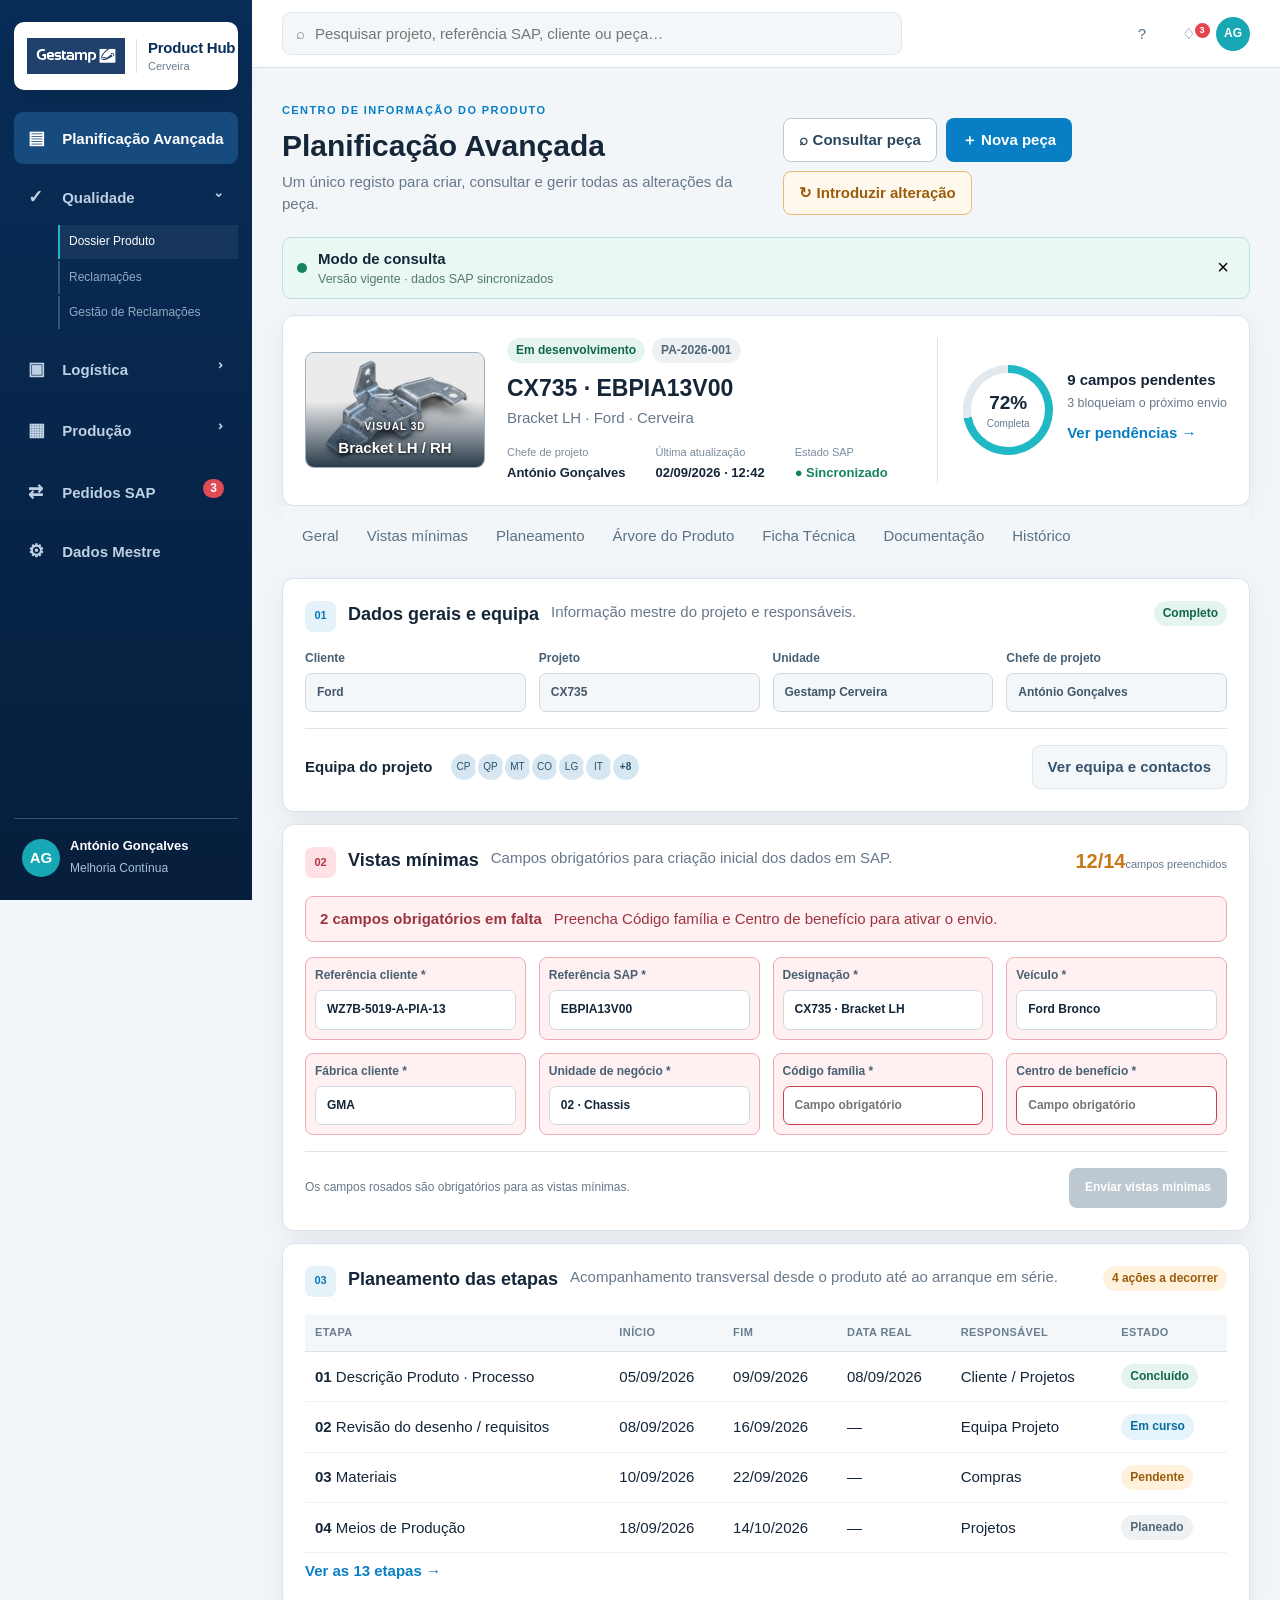
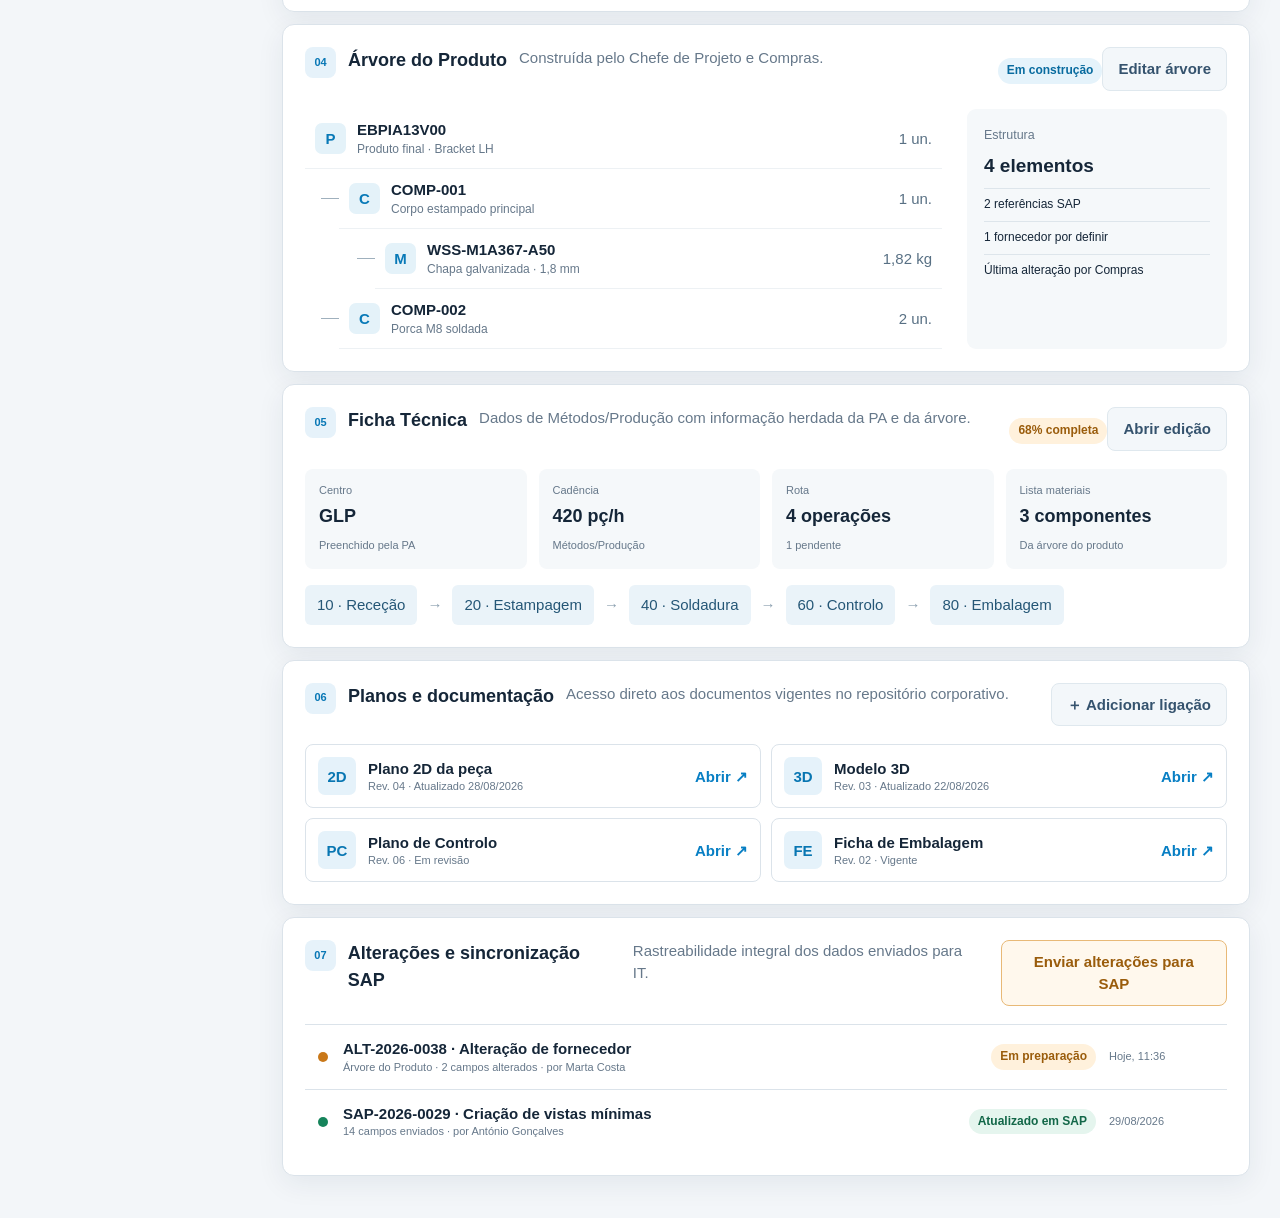
==== commit 0fd7c9fc: "Add files via upload" ====
--- a/index.html
+++ b/index.html
@@ -5,14 +5,14 @@
   <meta name="viewport" content="width=device-width,initial-scale=1">
   <meta name="description" content="Mockup do Gestamp Product Hub — gestão centralizada da Planificação Avançada, Qualidade, Logística, Produção e pedidos SAP.">
   <title>Gestamp Product Hub</title>
-  <link rel="stylesheet" href="styles.css">
-  <link rel="stylesheet" href="claims.css">
+  <link rel="stylesheet" href="styles.css?v=8">
+  <link rel="stylesheet" href="claims.css?v=8">
 </head>
 <body>
   <aside class="sidebar" id="sidebar">
     <a class="brand" href="#" aria-label="Gestamp Product Hub">
       <img src="logo_gestamp.png" alt="Gestamp">
-      <div><strong>Product Hub</strong><span>Cerveira</span></div>
+      <div class="brand-copy"><strong>Product Hub</strong><span>Cerveira</span></div>
     </a>
     <nav>
       <button class="nav-item active" data-view="pa"><span>▤</span> Planificação Avançada</button>
@@ -191,14 +191,14 @@
     </section>
 
     <section id="parameters" class="view parameter-view">
-      <div class="page-head compact-head"><div><span class="eyebrow">PRODUÇÃO · MÉTODOS</span><h1>Gama de Parâmetros</h1><p>Parâmetros vigentes da ferramenta e da máquina.</p></div><div class="mode-actions"><button class="btn secondary" id="parameterHistory">Ver histórico</button><button class="btn primary" id="editParameters">Editar parâmetros</button></div></div>
+      <div class="page-head compact-head"><div><span class="eyebrow">PRODUÇÃO · MÉTODOS</span><h1>Gama de Parâmetros</h1><p>Parâmetros vigentes da ferramenta e da máquina.</p></div><div class="mode-actions"><button class="btn secondary" id="printParameters">Imprimir gama</button><button class="btn secondary" id="parameterHistory">Ver histórico</button><button class="btn primary" id="editParameters">Editar parâmetros</button></div></div>
       <div class="parameter-filters panel">
         <div class="process-choice"><label><input type="radio" name="process" checked> Estampagem</label><label><input type="radio" name="process"> Soldadura / Montagem</label><label><input type="radio" name="process"> Linha Fasa</label></div>
         <label>Referência<select><option>E718005V20</option><option>EBPIA13V00</option><option>EBPIA14V00</option></select></label><label>Fase<select><option>20</option><option>30</option><option>40</option></select></label><label>Posto<select><option>P0024</option><option>PR004</option><option>SW012</option></select></label>
       </div>
       <section class="parameter-sheet panel">
         <div class="sheet-main">
-          <header class="sheet-title"><img src="logo_gestamp.png" alt="Gestamp"><div><h2>Gama de Parâmetros Ferramenta / Máquina</h2><span>E718005V20 / E718003V20 · UAP3 · OP 20</span></div></header>
+          <header class="sheet-title"><img src="logo_gestamp.png" alt="Gestamp" width="105" height="37"><div><h2>Gama de Parâmetros Ferramenta / Máquina</h2><span>E718005V20 / E718003V20 · UAP3 · OP 20</span></div></header>
           <div class="equipment-strip"><span><small>Ferramenta</small><b>(CxLxA) 2950 × 1265 × 805 mm</b></span><span><small>Peso</small><b>11 115 kg</b></span><span><small>Máquina</small><b>P0063 · 630 Tn</b></span><span><small>Modelo</small><b>ARISA</b></span><span><small>Mesa inf.</small><b>3000 × 1600</b></span></div>
           <div class="parameter-body">
             <div class="parameter-tables">
@@ -224,7 +224,7 @@
                 <tr><td>Tipo de óleo</td><td colspan="2"><input class="parameter-input" value="RENOFORM EMP172" readonly></td></tr>
               </tbody></table>
             </div>
-            <aside class="part-setup"><img src="product_real.png" alt="Peça de chapa associada à gama"><div><small>Embalagem</small><b>CGENERVCM · 500 peças</b></div><div><small>Em caso de falha anti-erro</small><b>Parar máquina e chamar Qualidade</b></div><div class="setup-pairs"><span><small>Papel</small><b>NÃO</b></span><span><small>Arrumar peças</small><b>SIM</b></span><span><small>N.º operadores</small><b>2</b></span><span><small>Local maquete</small><b>Nave 1 · 4C</b></span></div></aside>
+            <aside class="part-setup"><img src="product_real.png" alt="Peça de chapa associada à gama" width="240" height="126"><div><small>Embalagem</small><b>CGENERVCM · 500 peças</b></div><div><small>Em caso de falha anti-erro</small><b>Parar máquina e chamar Qualidade</b></div><div class="setup-pairs"><span><small>Papel</small><b>NÃO</b></span><span><small>Arrumar peças</small><b>SIM</b></span><span><small>N.º operadores</small><b>2</b></span><span><small>Local maquete</small><b>Nave 1 · 4C</b></span></div></aside>
           </div>
           <footer class="sheet-note"><span><b>Observações:</b> Pressão rolos (20:20) · parâmetros de referência para arranque.</span><span>Departamento: Produção / Métodos</span></footer>
         </div>
@@ -269,6 +269,6 @@
 
   <div class="toast" id="toast" role="status"></div>
   <div class="modal" id="modal" aria-hidden="true"><div class="modal-card"><button class="modal-close">×</button><span class="eyebrow">DEMONSTRAÇÃO</span><h2 id="modalTitle">Criar nova peça</h2><p id="modalText">Este fluxo inicia uma nova Planificação Avançada.</p><div class="modal-options" id="modalOptions"></div><div class="modal-actions"><button class="btn secondary modal-close-action">Cancelar</button><button class="btn primary modal-confirm">Continuar</button></div></div></div>
-  <script src="app.js"></script>
+  <script src="app.js?v=7"></script>
 </body>
 </html>
--- a/claims.css
+++ b/claims.css
@@ -16,3 +16,197 @@
 .claim-detail > .wide-label {
   margin-top: 16px;
 }
+
+/* Identidade corporativa: uma única superfície branca, sem caixa no logótipo. */
+.sidebar .brand {
+  display: grid;
+  grid-template-columns: 98px minmax(0, 1fr);
+  gap: 11px;
+  align-items: center;
+  width: 100%;
+  min-height: 68px;
+  margin: 0 0 22px;
+  padding: 11px 12px;
+  overflow: hidden;
+  border: 1px solid rgba(255,255,255,.72);
+  border-radius: 10px;
+  background: #fff;
+  box-shadow: 0 8px 22px rgba(2,20,39,.18);
+  color: var(--navy);
+}
+
+.sidebar .brand img {
+  display: block;
+  width: 98px;
+  height: auto;
+  max-width: 100%;
+  padding: 0;
+  border: 0;
+  border-radius: 0;
+  background: transparent;
+  object-fit: contain;
+}
+
+.sidebar .brand-copy {
+  min-width: 0;
+  padding-left: 11px;
+  border-left: 1px solid #d9e2ea;
+}
+
+.sidebar .brand-copy strong {
+  display: block;
+  color: var(--navy);
+  font-size: 15px;
+  line-height: 1.15;
+  letter-spacing: -.25px;
+  white-space: nowrap;
+}
+
+.sidebar .brand-copy span {
+  display: block;
+  margin-top: 4px;
+  color: #687d90;
+  font-size: 11px;
+  line-height: 1.2;
+}
+
+/* Limites defensivos para evitar dimensões naturais durante atualizações em cache. */
+.parameter-sheet .sheet-title > img {
+  display: block !important;
+  width: 105px !important;
+  height: 37px !important;
+  max-width: 105px !important;
+  max-height: 37px !important;
+  object-fit: contain !important;
+  flex: 0 0 105px !important;
+}
+
+.parameter-sheet .part-setup > img {
+  display: block !important;
+  width: 100% !important;
+  height: 126px !important;
+  max-width: 100% !important;
+  max-height: 126px !important;
+  object-fit: cover !important;
+}
+
+@media print {
+  body.parameter-print-mode > main {
+    display: block !important;
+    margin: 0 !important;
+    min-height: 0 !important;
+  }
+
+  body.parameter-print-mode > .print-report,
+  body.parameter-print-mode .sidebar,
+  body.parameter-print-mode .topbar,
+  body.parameter-print-mode main .view,
+  body.parameter-print-mode .parameter-view .compact-head,
+  body.parameter-print-mode .parameter-view .parameter-filters {
+    display: none !important;
+  }
+
+  body.parameter-print-mode main .parameter-view {
+    display: block !important;
+    max-width: none !important;
+    padding: 0 !important;
+    margin: 0 !important;
+  }
+
+  body.parameter-print-mode .parameter-sheet {
+    display: grid !important;
+    grid-template-columns: minmax(0, 1fr) 175px !important;
+    width: 100% !important;
+    max-width: none !important;
+    min-height: 0 !important;
+    overflow: hidden !important;
+    border: 1px solid #687b89 !important;
+    border-radius: 0 !important;
+    box-shadow: none !important;
+    break-inside: avoid;
+  }
+
+  body.parameter-print-mode .sheet-main {
+    padding: 7px !important;
+  }
+
+  body.parameter-print-mode .sheet-title h2 {
+    font-size: 15px !important;
+  }
+
+  body.parameter-print-mode .equipment-strip span {
+    padding: 3px 5px !important;
+  }
+
+  body.parameter-print-mode .parameter-body {
+    grid-template-columns: minmax(0, 1.55fr) 225px !important;
+    gap: 5px !important;
+    margin-top: 5px !important;
+  }
+
+  body.parameter-print-mode .parameter-tables {
+    gap: 4px !important;
+  }
+
+  body.parameter-print-mode .parameter-table td {
+    height: 22px !important;
+    padding: 1px 3px !important;
+  }
+
+  body.parameter-print-mode .parameter-input {
+    border: 0 !important;
+    background: transparent !important;
+    color: #111 !important;
+    padding: 0 !important;
+  }
+
+  body.parameter-print-mode .part-setup {
+    padding: 5px !important;
+    gap: 4px !important;
+  }
+
+  body.parameter-print-mode .parameter-sheet .part-setup > img {
+    height: 108px !important;
+    max-height: 108px !important;
+  }
+
+  body.parameter-print-mode .version-card {
+    display: flex !important;
+    flex-direction: column !important;
+    padding: 10px !important;
+    border-left: 1px solid #9cabb5 !important;
+    border-top: 0 !important;
+  }
+
+  body.parameter-print-mode .version-card dl {
+    display: block !important;
+  }
+
+  body.parameter-print-mode .version-card dl div {
+    padding: 8px 0 !important;
+    border: 0 !important;
+    border-bottom: 1px solid #ccd5db !important;
+  }
+
+  body.parameter-print-mode .version-actions {
+    display: none !important;
+  }
+
+  body.parameter-print-mode .version-number {
+    padding: 12px 0 !important;
+  }
+
+  body.parameter-print-mode .version-number strong {
+    font-size: 42px !important;
+  }
+
+  body.parameter-print-mode * {
+    -webkit-print-color-adjust: exact !important;
+    print-color-adjust: exact !important;
+  }
+
+  @page {
+    size: A4 landscape;
+    margin: 7mm;
+  }
+}
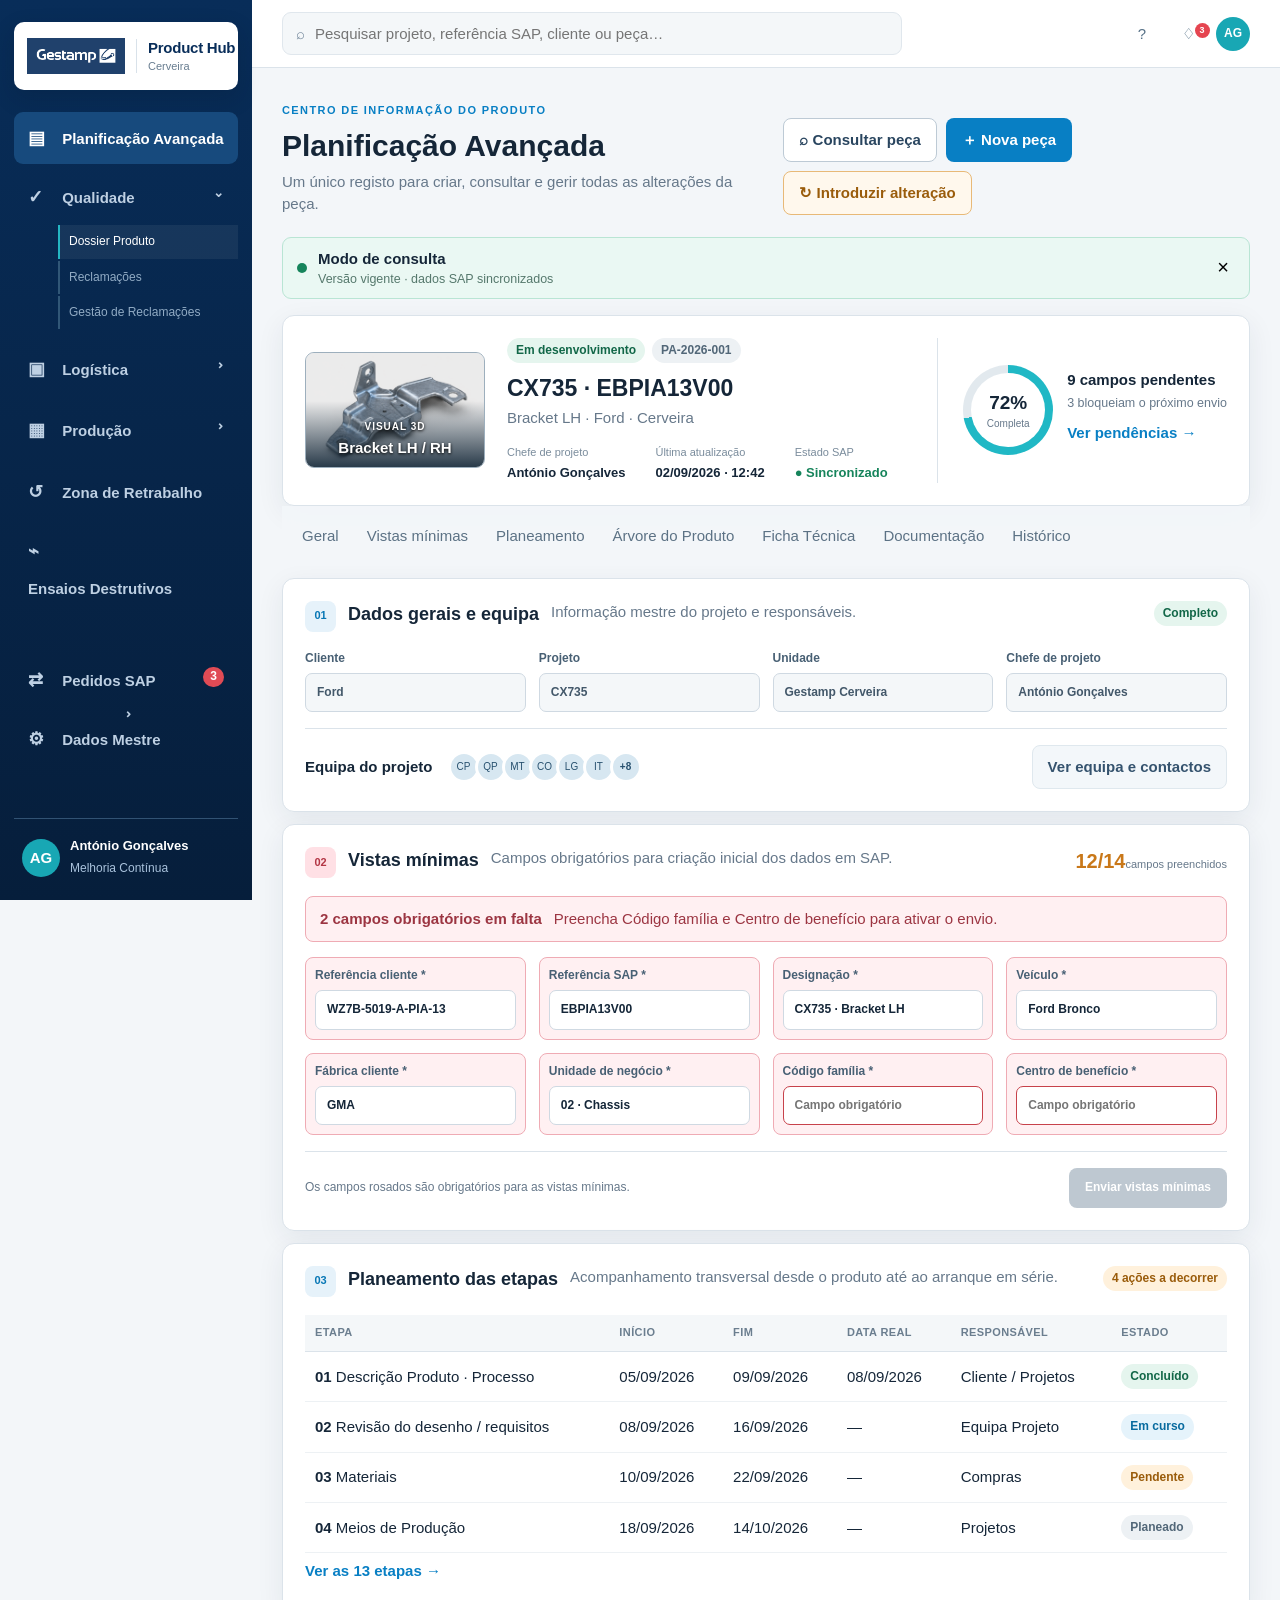
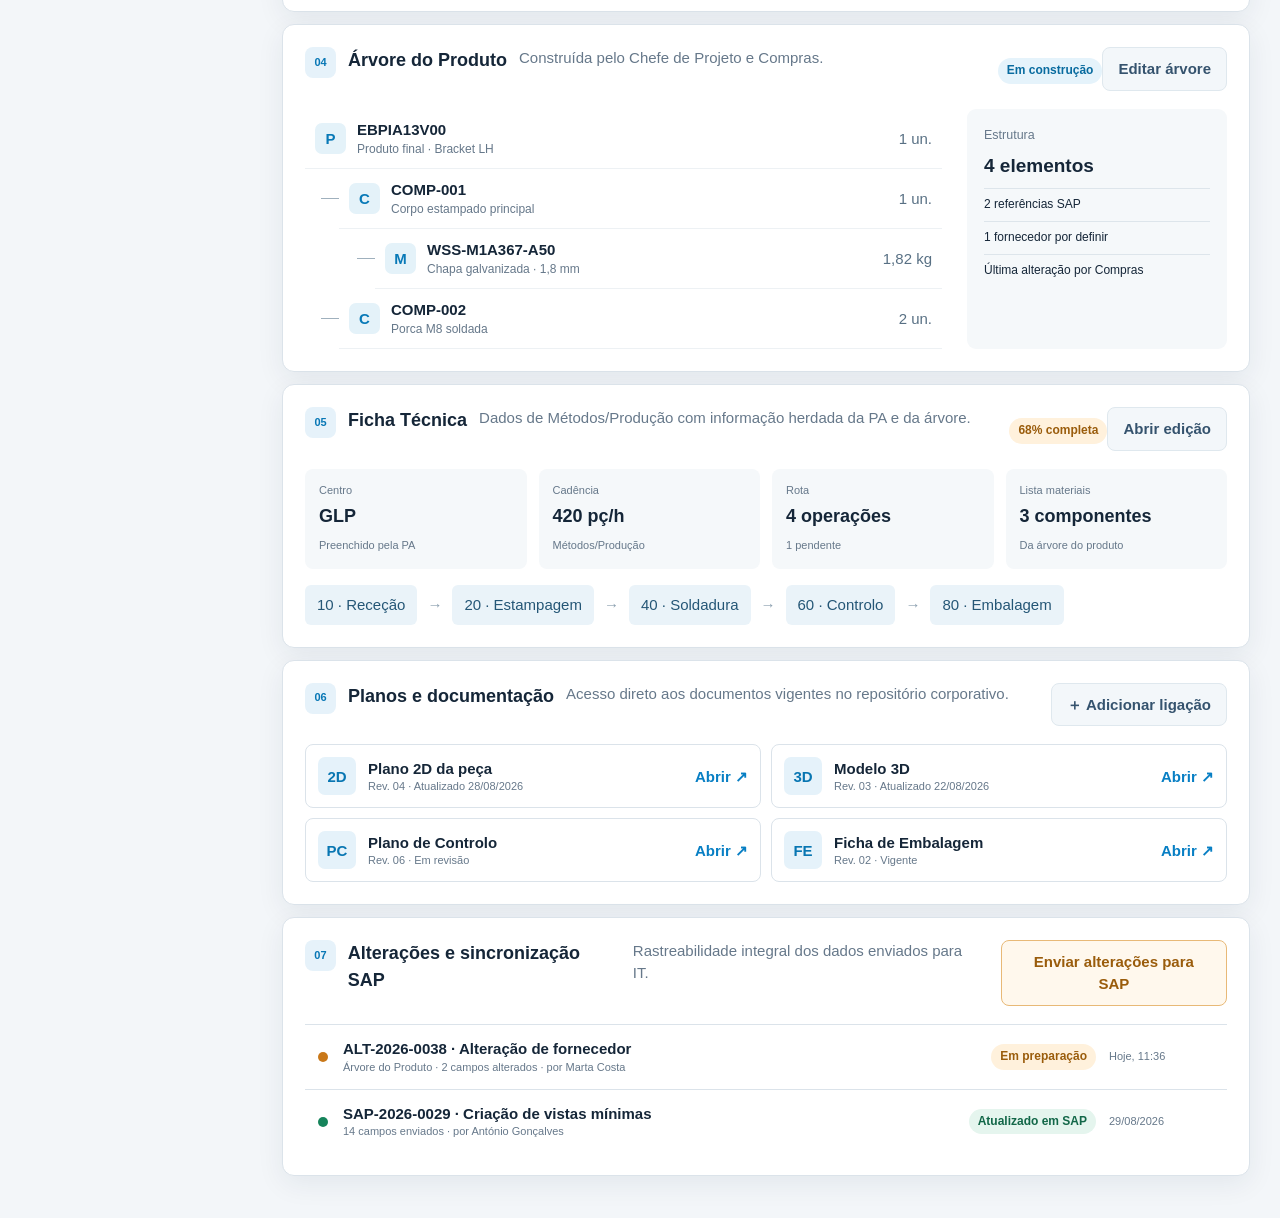
==== commit 3ba3d7ce: "Add files via upload" ====
--- a/index.html
+++ b/index.html
@@ -5,8 +5,8 @@
   <meta name="viewport" content="width=device-width,initial-scale=1">
   <meta name="description" content="Mockup do Gestamp Product Hub — gestão centralizada da Planificação Avançada, Qualidade, Logística, Produção e pedidos SAP.">
   <title>Gestamp Product Hub</title>
-  <link rel="stylesheet" href="styles.css?v=8">
-  <link rel="stylesheet" href="claims.css?v=8">
+  <link rel="stylesheet" href="styles.css?v=9">
+  <link rel="stylesheet" href="claims.css?v=9">
 </head>
 <body>
   <aside class="sidebar" id="sidebar">
@@ -37,6 +37,14 @@
         <div class="submenu">
           <button class="subnav" data-view="parameters" data-area="production">Gama de Parâmetros</button>
           <button class="subnav" data-view="parametersManagement" data-area="production">Gestão Gama de Parâmetros</button>
+        </div>
+      </div>
+      <button class="nav-item" data-view="rework"><span>↺</span> Zona de Retrabalho</button>
+      <div class="nav-group tests-nav">
+        <button class="nav-item tests-main" data-view="destructiveTests"><span>⌁</span> Ensaios Destrutivos <i>⌄</i></button>
+        <div class="submenu">
+          <button class="subnav" data-view="destructiveTests" data-area="tests">Registo de Ensaios</button>
+          <button class="subnav" data-view="testStandards" data-area="tests">Valores de Referência</button>
         </div>
       </div>
       <button class="nav-item" data-view="sap"><span>⇄</span> Pedidos SAP <em>3</em></button>
@@ -249,6 +257,58 @@
       </section>
     </section>
 
+    <section id="rework" class="view operations-view">
+      <div class="page-head"><div><span class="eyebrow">PRODUÇÃO · CONTROLO DE PEÇAS</span><h1>Zona de Retrabalho</h1><p>Registo de classificações, recuperação e destino das peças não conformes ou duvidosas.</p></div><div class="mode-actions"><button class="btn secondary" id="clearRework">Limpar</button><button class="btn primary" id="saveRework">Arquivar registo</button></div></div>
+      <section class="operation-summary panel"><div><span class="status-dot orange"></span><span><small>Registo</small><strong>ZR-2026-0187</strong></span></div><div><small>Estado</small><strong>Em classificação</strong></div><div><small>Operário</small><strong id="reworkOperatorSummary">Carlos Silva</strong></div><div><small>Data</small><strong>10/09/2026 · 08:24</strong></div></section>
+      <form class="panel operational-form" id="reworkForm">
+        <div class="operation-identification">
+          <div class="form-section"><div class="section-title"><span>01</span><div><h2>Identificação e rastreabilidade</h2><p>Leia preferencialmente as etiquetas com o leitor de código de barras.</p></div></div><div class="form-grid four">
+            <label class="required-field">Referência *<select id="reworkReference" required><option value="EBPIA13V00">EBPIA13V00</option><option value="EBPIA14V00">EBPIA14V00</option><option value="EBPZA02V00">EBPZA02V00</option></select></label><label>Designação<input id="reworkDesignation" readonly></label><label>Projeto<input id="reworkProject" readonly></label><label>Cliente<input id="reworkClient" readonly></label>
+            <label class="scan-field">Etiqueta SAP de origem<input id="originLabel" value="HU-GLP-260910-00851"><button type="button" class="scan-button">▥ Ler código</button></label><label class="scan-field">Etiqueta SAP de destino<input id="destinationLabel" value="HU-REW-260910-00122"><button type="button" class="scan-button">▥ Ler código</button></label><label>Operação<select><option>OP20 · Estampagem</option><option>OP40 · Soldadura</option><option>OP60 · Controlo</option></select></label><label>Operário<select id="reworkOperator"><option>Carlos Silva</option><option>Ana Costa</option><option>João Pereira</option></select></label>
+            <label>Data e hora<input type="datetime-local" value="2026-09-10T08:24"></label><label class="required-field">Peças vistas *<input id="piecesInspected" type="number" min="1" value="120" required></label><label>Posto<input value="Zona Retrabalho 01" readonly></label><label>Turno<input value="A" readonly></label>
+          </div></div>
+          <aside class="operation-card"><img src="product_real.png" alt="Peça associada à classificação"><span class="tag attention">Em classificação</span><h3 id="reworkPartTitle">EBPIA13V00 · Bracket LH</h3><p>Cada defeito diferente deve ser registado numa linha própria.</p><div><small>Total classificado</small><strong id="classifiedTotal">24 / 120</strong></div></aside>
+        </div>
+        <div class="form-section"><div class="section-title"><span>02</span><div><h2>Classificação e recuperação</h2><p>Distribua as quantidades entre sucata e peças recuperadas.</p></div></div><div class="table-wrap"><table class="entry-table"><thead><tr><th>Defeito</th><th>Quantidade</th><th>Sucata</th><th>Recuperadas</th><th>Observações</th><th></th></tr></thead><tbody id="reworkRows">
+          <tr><td><select><option>Fissuras</option><option>Falta de porcas</option><option>Geometria</option><option>Rebarba</option><option>Soldadura NOK</option></select></td><td><input class="rework-qty" type="number" min="1" value="18"></td><td><input type="number" min="0" value="3"></td><td><input type="number" min="0" value="15"></td><td><input value="Retrabalho dimensional"></td><td><button type="button" class="row-remove" aria-label="Eliminar linha">×</button></td></tr>
+          <tr><td><select><option>Falta de porcas</option><option>Fissuras</option><option>Geometria</option><option>Rebarba</option><option>Soldadura NOK</option></select></td><td><input class="rework-qty" type="number" min="1" value="6"></td><td><input type="number" min="0" value="0"></td><td><input type="number" min="0" value="6"></td><td><input value="Porcas repostas e controladas"></td><td><button type="button" class="row-remove" aria-label="Eliminar linha">×</button></td></tr>
+        </tbody></table></div><button type="button" class="btn ghost add-row" id="addReworkRow">＋ Adicionar defeito</button></div>
+        <div class="form-bottom"><span>O total por defeito não pode ultrapassar as peças vistas.</span><strong id="reworkBalance">96 peças sem defeito</strong><button type="submit" class="btn primary">Arquivar registo</button></div>
+      </form>
+    </section>
+
+    <section id="destructiveTests" class="view operations-view">
+      <div class="page-head"><div><span class="eyebrow">QUALIDADE · CONTROLO DE PROCESSO</span><h1>Ensaios Destrutivos</h1><p>Registo dos resultados de tração e torção realizados pelos operadores.</p></div><div class="mode-actions"><button class="btn secondary" id="clearTest">Novo ensaio</button><button class="btn primary" id="saveTest">Guardar resultados</button></div></div>
+      <section class="test-header panel"><div><small>N.º de ensaio</small><strong id="testNumber">ED-2026-00482</strong></div><label>Referência<select id="testReference"><option value="EBPIA13V00">EBPIA13V00</option><option value="EBPIA14V00">EBPIA14V00</option><option value="EBPZA02V00">EBPZA02V00</option></select></label><div><small>Referência de ensaio</small><strong id="testStandardRef">ET-CX735-020</strong></div><div><small>Versão</small><strong id="testVersion">4 · 14/04/2025</strong></div><span class="tag success">Parâmetros vigentes</span></section>
+      <div class="tests-layout">
+        <div class="tests-main">
+          <section class="panel test-block"><div class="section-head"><div><span class="section-no">01</span><div><h2>Ensaios de tração</h2><p>Obrigatório preencher operador, tipo de controlo e Valor 1.</p></div></div><span class="tag info">Mínimo 4,5 kN</span></div>
+            <div class="test-specs"><article><small>Tubo 1</small><strong>21</strong></article><article><small>Punção 1</small><strong>A</strong></article><article><small>Valor mínimo 1</small><strong>4,5 kN</strong></article><article><small>Tubo 2</small><strong>—</strong></article><article><small>Punção 2</small><strong>—</strong></article><article><small>Valor mínimo 2</small><strong>—</strong></article></div>
+            <div class="table-wrap"><table class="entry-table test-entry"><thead><tr><th>Operário</th><th>Tipo de controlo</th><th>Data e hora</th><th>Valor 1 (kN)</th><th>Valor 2 (kN)</th><th>Resultado</th></tr></thead><tbody><tr><td><select><option>Carlos Silva</option><option>Ana Costa</option></select></td><td><select><option>Arranque</option><option>Frequência</option><option>Após paragem</option></select></td><td><input type="datetime-local" value="2026-09-10T08:31"></td><td><input class="traction-value" type="number" step="0.1" value="5.2"></td><td><input type="number" step="0.1" value="0"></td><td><span class="tag success traction-result">Conforme</span></td></tr></tbody></table></div>
+          </section>
+          <section class="panel test-block"><div class="section-head"><div><span class="section-no">02</span><div><h2>Ensaios de torção</h2><p>Registo sequencial dos pontos definidos na referência de ensaio.</p></div></div><span class="tag info">Mínimo 18 Nm</span></div>
+            <div class="test-specs torque"><article><small>Boca</small><strong>17 mm</strong></article><article><small>Valor mínimo</small><strong>18 Nm</strong></article><article><small>Pontos de controlo</small><strong>2</strong></article></div>
+            <div class="table-wrap"><table class="entry-table test-entry"><thead><tr><th>Operário</th><th>Tipo de controlo</th><th>Data e hora</th><th>Valor 1</th><th>Valor 2</th><th>Valor 3</th><th>Valor 4</th><th>Resultado</th></tr></thead><tbody><tr><td><select><option>Carlos Silva</option><option>Ana Costa</option></select></td><td><select><option>Arranque</option><option>Frequência</option></select></td><td><input type="datetime-local" value="2026-09-10T08:36"></td><td><input class="torque-value" type="number" step="0.1" value="21.4"></td><td><input type="number" step="0.1" value="20.8"></td><td><input type="number" step="0.1" value="0"></td><td><input type="number" step="0.1" value="0"></td><td><span class="tag success torque-result">Conforme</span></td></tr></tbody></table></div>
+          </section>
+        </div>
+        <aside class="panel test-visual"><div class="inspection-image"><img src="product_real.png" alt="Peça e ordem dos pontos de ensaio"><b class="point one">1</b><b class="point two">2</b></div><h3 id="testPartTitle">EBPIA13V00 · Bracket LH</h3><p><b>Respeitar a ordem numérica</b> apresentada na imagem para todos os ensaios.</p><dl><div><dt>Projeto</dt><dd id="testProject">CX735</dd></div><div><dt>Cliente</dt><dd id="testClient">Ford</dd></div><div><dt>Posto</dt><dd>Laboratório UAP3</dd></div><div><dt>Frequência</dt><dd>1 por turno</dd></div></dl></aside>
+      </div>
+    </section>
+
+    <section id="testStandards" class="view">
+      <div class="page-head"><div><span class="eyebrow">DADOS MESTRE · PERMISSÃO CONTROLADA</span><h1>Valores de Referência dos Ensaios</h1><p>Configuração dos mínimos, ferramentas e pontos de controlo aplicáveis a cada referência.</p></div><div class="mode-actions"><button class="btn secondary" id="testStandardHistory">Ver histórico</button><button class="btn primary" id="editTestStandards">Editar valores</button></div></div>
+      <section class="permission-banner panel"><div><span class="status-dot green"></span><div><strong>Permissão validada</strong><small>Perfil: Administrador de Ensaios · alterações totalmente auditadas</small></div></div><div><small>Responsável atual</small><strong>Rui Martins</strong></div><div><small>Versão vigente</small><strong id="standardVersion">4</strong></div><div><small>Última modificação</small><strong id="standardDate">14/04/2025</strong></div></section>
+      <section class="panel standards-panel"><div class="standards-heading"><div><h2>ET-CX735-020 · EBPIA13V00</h2><p>Bracket LH · CX735 · Ford</p></div><span class="tag success" id="standardStatus">Vigente</span></div>
+        <div class="standards-grid">
+          <div><h3>Tração</h3><div class="form-grid three"><label>Tubo 1<input class="standard-input" value="21" readonly></label><label>Punção 1<input class="standard-input" value="A" readonly></label><label>Valor mínimo 1 (kN)<input class="standard-input" type="number" step="0.1" value="4.5" readonly></label><label>Tubo 2<input class="standard-input" value="—" readonly></label><label>Punção 2<input class="standard-input" value="—" readonly></label><label>Valor mínimo 2 (kN)<input class="standard-input" value="—" readonly></label></div></div>
+          <div><h3>Torção</h3><div class="form-grid three"><label>Boca<input class="standard-input" value="17 mm" readonly></label><label>Valor mínimo (Nm)<input class="standard-input" type="number" step="0.1" value="18" readonly></label><label>N.º de pontos<input class="standard-input" type="number" value="2" readonly></label><label>Tipo de controlo<input class="standard-input" value="Destrutivo" readonly></label><label>Frequência<input class="standard-input" value="1 por turno" readonly></label><label>Posto<input class="standard-input" value="Laboratório UAP3" readonly></label></div></div>
+        </div>
+        <label class="wide-label">Instruções para o operador<textarea class="standard-input" rows="3" readonly>Realizar os ensaios pela ordem numérica da fotografia. Registar zero quando a peça não disponha do ponto indicado.</textarea></label>
+        <div class="form-bottom"><span>Ao guardar, a versão é incrementada e o histórico preserva os valores anteriores.</span><button class="btn secondary" id="cancelTestStandards" hidden>Cancelar</button><button class="btn primary" id="saveTestStandards" hidden>Guardar nova versão</button></div>
+      </section>
+      <section class="panel standards-history" id="standardsHistory" hidden><div class="section-head"><div><h2>Histórico de versões</h2><p>Rastreabilidade dos valores de ensaio.</p></div></div><div class="table-wrap"><table><thead><tr><th>Versão</th><th>Data</th><th>Modificado por</th><th>Alteração</th><th>Estado</th></tr></thead><tbody id="standardHistoryRows"><tr><td><b>v4</b></td><td>14/04/2025</td><td>Rui Martins</td><td>Valor mínimo de tração atualizado para 4,5 kN</td><td><span class="tag success">Vigente</span></td></tr><tr><td><b>v3</b></td><td>08/01/2025</td><td>Ana Ribeiro</td><td>Nova referência de ensaio</td><td><span class="tag neutral">Substituída</span></td></tr></tbody></table></div></section>
+    </section>
+
     <section id="sap" class="view">
       <div class="page-head"><div><span class="eyebrow">FILA DE TRABALHO IT</span><h1>Pedidos SAP</h1><p>Todas as criações e alterações submetidas através da Planificação Avançada.</p></div><button class="btn secondary">Exportar lista</button></div>
       <div class="kpis"><article><span class="status-dot orange"></span><div><small>A aguardar IT</small><strong>3</strong></div></article><article><span class="status-dot blue"></span><div><small>Em tratamento</small><strong>2</strong></div></article><article><span class="status-dot red"></span><div><small>Devolvidos</small><strong>1</strong></div></article><article><span class="status-dot green"></span><div><small>Concluídos este mês</small><strong>18</strong></div></article></div>
@@ -257,7 +317,7 @@
 
     <section id="master" class="view">
       <div class="page-head"><div><span class="eyebrow">ADMINISTRAÇÃO</span><h1>Dados Mestre</h1><p>Configuração central de clientes, projetos, pessoas, funções e notificações.</p></div><button class="btn primary">＋ Adicionar registo</button></div>
-      <div class="master-grid"><article class="panel master-card"><i>▦</i><div><h3>Clientes</h3><p>Construtores, unidades e contactos.</p><strong>12 registos</strong></div><button>→</button></article><article class="panel master-card"><i>◇</i><div><h3>Projetos</h3><p>Programas, veículos e estados.</p><strong>42 registos ativos</strong></div><button>→</button></article><article class="panel master-card"><i>♙</i><div><h3>Pessoas</h3><p>Utilizadores, emails e departamentos.</p><strong>86 utilizadores</strong></div><button>→</button></article><article class="panel master-card"><i>⚑</i><div><h3>Funções de projeto</h3><p>As 14 responsabilidades da equipa.</p><strong>14 funções</strong></div><button>→</button></article><article class="panel master-card"><i>✉</i><div><h3>Notificações</h3><p>Listas de distribuição e modelos de email.</p><strong>6 regras ativas</strong></div><button>→</button></article><article class="panel master-card"><i>⌾</i><div><h3>Permissões</h3><p>Perfis, direitos de edição e responsáveis de validação.</p><strong>Gama de Parâmetros · Rui Martins</strong></div><button>→</button></article></div>
+      <div class="master-grid"><article class="panel master-card"><i>▦</i><div><h3>Clientes</h3><p>Construtores, unidades e contactos.</p><strong>12 registos</strong></div><button>→</button></article><article class="panel master-card"><i>◇</i><div><h3>Projetos</h3><p>Programas, veículos e estados.</p><strong>42 registos ativos</strong></div><button>→</button></article><article class="panel master-card"><i>♙</i><div><h3>Pessoas</h3><p>Utilizadores, emails e departamentos.</p><strong>86 utilizadores</strong></div><button>→</button></article><article class="panel master-card"><i>⚑</i><div><h3>Funções de projeto</h3><p>As 14 responsabilidades da equipa.</p><strong>14 funções</strong></div><button>→</button></article><article class="panel master-card"><i>✉</i><div><h3>Notificações</h3><p>Listas de distribuição e modelos de email.</p><strong>6 regras ativas</strong></div><button>→</button></article><article class="panel master-card"><i>⌾</i><div><h3>Permissões</h3><p>Perfis, direitos de edição e responsáveis de validação.</p><strong>Gamas e Ensaios · Rui Martins</strong></div><button>→</button></article></div>
     </section>
   </main>
 
@@ -269,6 +329,6 @@
 
   <div class="toast" id="toast" role="status"></div>
   <div class="modal" id="modal" aria-hidden="true"><div class="modal-card"><button class="modal-close">×</button><span class="eyebrow">DEMONSTRAÇÃO</span><h2 id="modalTitle">Criar nova peça</h2><p id="modalText">Este fluxo inicia uma nova Planificação Avançada.</p><div class="modal-options" id="modalOptions"></div><div class="modal-actions"><button class="btn secondary modal-close-action">Cancelar</button><button class="btn primary modal-confirm">Continuar</button></div></div></div>
-  <script src="app.js?v=7"></script>
+  <script src="app.js?v=9"></script>
 </body>
 </html>
--- a/claims.css
+++ b/claims.css
@@ -70,6 +70,14 @@
   line-height: 1.2;
 }
 
+.sidebar nav{min-height:0;overflow-y:auto;overflow-x:hidden;scrollbar-width:thin;scrollbar-color:#315777 transparent}
+
+/* Zona de Retrabalho e Ensaios Destrutivos */
+.operations-view{max-width:1600px}.operation-summary,.test-header,.permission-banner{display:grid;grid-template-columns:1.3fr repeat(3,1fr);gap:14px;padding:14px 18px;margin-bottom:14px}.operation-summary>div,.test-header>div,.permission-banner>div{border-right:1px solid var(--line)}.operation-summary>div:last-child,.test-header>div:last-child,.permission-banner>div:last-child{border:0}.operation-summary>div:first-child,.permission-banner>div:first-child{display:flex;align-items:center;gap:10px}.operation-summary small,.test-header small,.permission-banner small{color:var(--muted);font-size:11px}.operation-summary strong,.test-header strong,.permission-banner strong{display:block}.operational-form{overflow:hidden}.operation-identification{display:grid;grid-template-columns:minmax(0,1fr) 270px}.operation-card{margin:20px 20px 20px 0;padding:14px;border:1px solid var(--line);border-radius:9px;background:#f5f8fa}.operation-card img{width:100%;height:130px;object-fit:cover;border-radius:7px;margin-bottom:10px}.operation-card h3{margin:9px 0 3px;font-size:15px}.operation-card p{color:var(--muted);font-size:12px}.operation-card>div{border-top:1px solid var(--line);padding-top:10px}.operation-card>div small{color:var(--muted)}.operation-card>div strong{display:block;font-size:20px;color:var(--navy)}.scan-field{position:relative}.scan-field input{padding-right:88px}.scan-button{position:absolute;right:5px;bottom:5px;border:0;border-radius:5px;background:#e5f2fa;color:var(--blue);padding:6px 8px;font-size:10px;font-weight:800}.entry-table{min-width:900px}.entry-table td{padding:6px}.entry-table input,.entry-table select{width:100%;padding:8px;border:1px solid #cfd9e2;border-radius:6px;background:#fff}.entry-table th{text-align:left}.row-remove{width:30px;height:30px;border:0;border-radius:6px;background:#fde8ea;color:var(--red);font-size:18px}.add-row{margin-top:12px}.error-text{color:var(--red)!important}.operational-form .form-bottom strong{margin-left:auto}.test-header{grid-template-columns:1fr 1.2fr 1.1fr 1fr auto;align-items:center}.test-header label{margin:0}.test-header select{display:block;width:100%;margin-top:5px;padding:8px;border:1px solid var(--line);border-radius:6px;background:#fff}.tests-layout{display:grid;grid-template-columns:minmax(0,1fr) 300px;gap:14px}.tests-main{display:grid;gap:14px}.test-block{padding:18px}.test-block .section-head>div:first-child{align-items:center}.test-block .section-head>div:first-child>div{display:block}.test-specs{display:grid;grid-template-columns:repeat(6,1fr);gap:7px;margin-bottom:12px}.test-specs article{padding:9px;border:1px solid var(--line);border-radius:7px;background:#f5f8fa;text-align:center}.test-specs small{font-size:10px;color:var(--muted)}.test-specs strong{display:block;color:var(--navy);font-size:16px;margin-top:3px}.test-specs.torque{grid-template-columns:repeat(3,1fr)}.test-entry{min-width:850px}.test-entry td:last-child{text-align:center}.test-visual{padding:16px;align-self:start}.inspection-image{position:relative}.inspection-image img{display:block;width:100%;height:210px;object-fit:cover;border-radius:8px}.inspection-image .point{position:absolute;width:29px;height:29px;display:grid;place-items:center;border:2px solid #fff;border-radius:50%;background:var(--cyan);color:#fff;box-shadow:0 3px 9px rgba(0,0,0,.25)}.inspection-image .point.one{left:18%;top:25%}.inspection-image .point.two{right:17%;top:54%}.test-visual h3{font-size:16px;margin:13px 0 3px}.test-visual p{font-size:12px;color:var(--muted);padding-bottom:10px;border-bottom:1px solid var(--line)}.test-visual p b{color:var(--red)}.test-visual dl{margin:0}.test-visual dl div{display:flex;justify-content:space-between;gap:10px;padding:8px 0;border-bottom:1px solid var(--line)}.test-visual dt{color:var(--muted);font-size:11px}.test-visual dd{margin:0;font-size:12px;font-weight:750;text-align:right}.permission-banner{grid-template-columns:1.6fr repeat(3,1fr);align-items:center}.standards-panel{padding:22px}.standards-heading{display:flex;justify-content:space-between;gap:16px;align-items:start;padding-bottom:15px;border-bottom:1px solid var(--line)}.standards-heading h2{margin:0;font-size:19px}.standards-heading p{margin:3px 0;color:var(--muted)}.standards-grid{display:grid;grid-template-columns:1fr 1fr;gap:24px;margin-top:18px}.standards-grid>div+div{border-left:1px solid var(--line);padding-left:24px}.standards-grid h3{margin:0 0 12px;color:var(--navy)}.form-grid.three{grid-template-columns:repeat(3,1fr)}.standard-input:not([readonly]){background:#fffbe9!important;border-color:#e6ad45!important}.standards-panel .form-bottom{margin:20px -22px -22px}.standards-history{margin-top:14px;padding:20px}.standards-history .section-head>div:first-child{display:block}
+
+@media(max-width:1100px){.operation-identification{grid-template-columns:1fr}.operation-card{margin:0 22px 22px;display:grid;grid-template-columns:150px 1fr;gap:12px}.operation-card img{grid-row:1/5;height:120px}.tests-layout{grid-template-columns:1fr}.test-visual{display:grid;grid-template-columns:260px 1fr;gap:12px}.inspection-image{grid-row:1/5}.permission-banner,.operation-summary{grid-template-columns:repeat(2,1fr)}.test-header{grid-template-columns:repeat(2,1fr)}.test-header>.tag{justify-self:start}}
+@media(max-width:780px){.operation-summary,.test-header,.permission-banner{grid-template-columns:1fr}.operation-summary>div,.test-header>div,.permission-banner>div{border-right:0;border-bottom:1px solid var(--line);padding-bottom:7px}.operation-card,.test-visual{display:block}.operation-card img,.inspection-image img{height:180px}.test-specs{grid-template-columns:repeat(3,1fr)}.standards-grid{grid-template-columns:1fr}.standards-grid>div+div{border-left:0;border-top:1px solid var(--line);padding:18px 0 0}.form-grid.three{grid-template-columns:1fr}.operational-form .form-bottom strong{margin-left:0}}
+
 /* Limites defensivos para evitar dimensões naturais durante atualizações em cache. */
 .parameter-sheet .sheet-title > img {
   display: block !important;
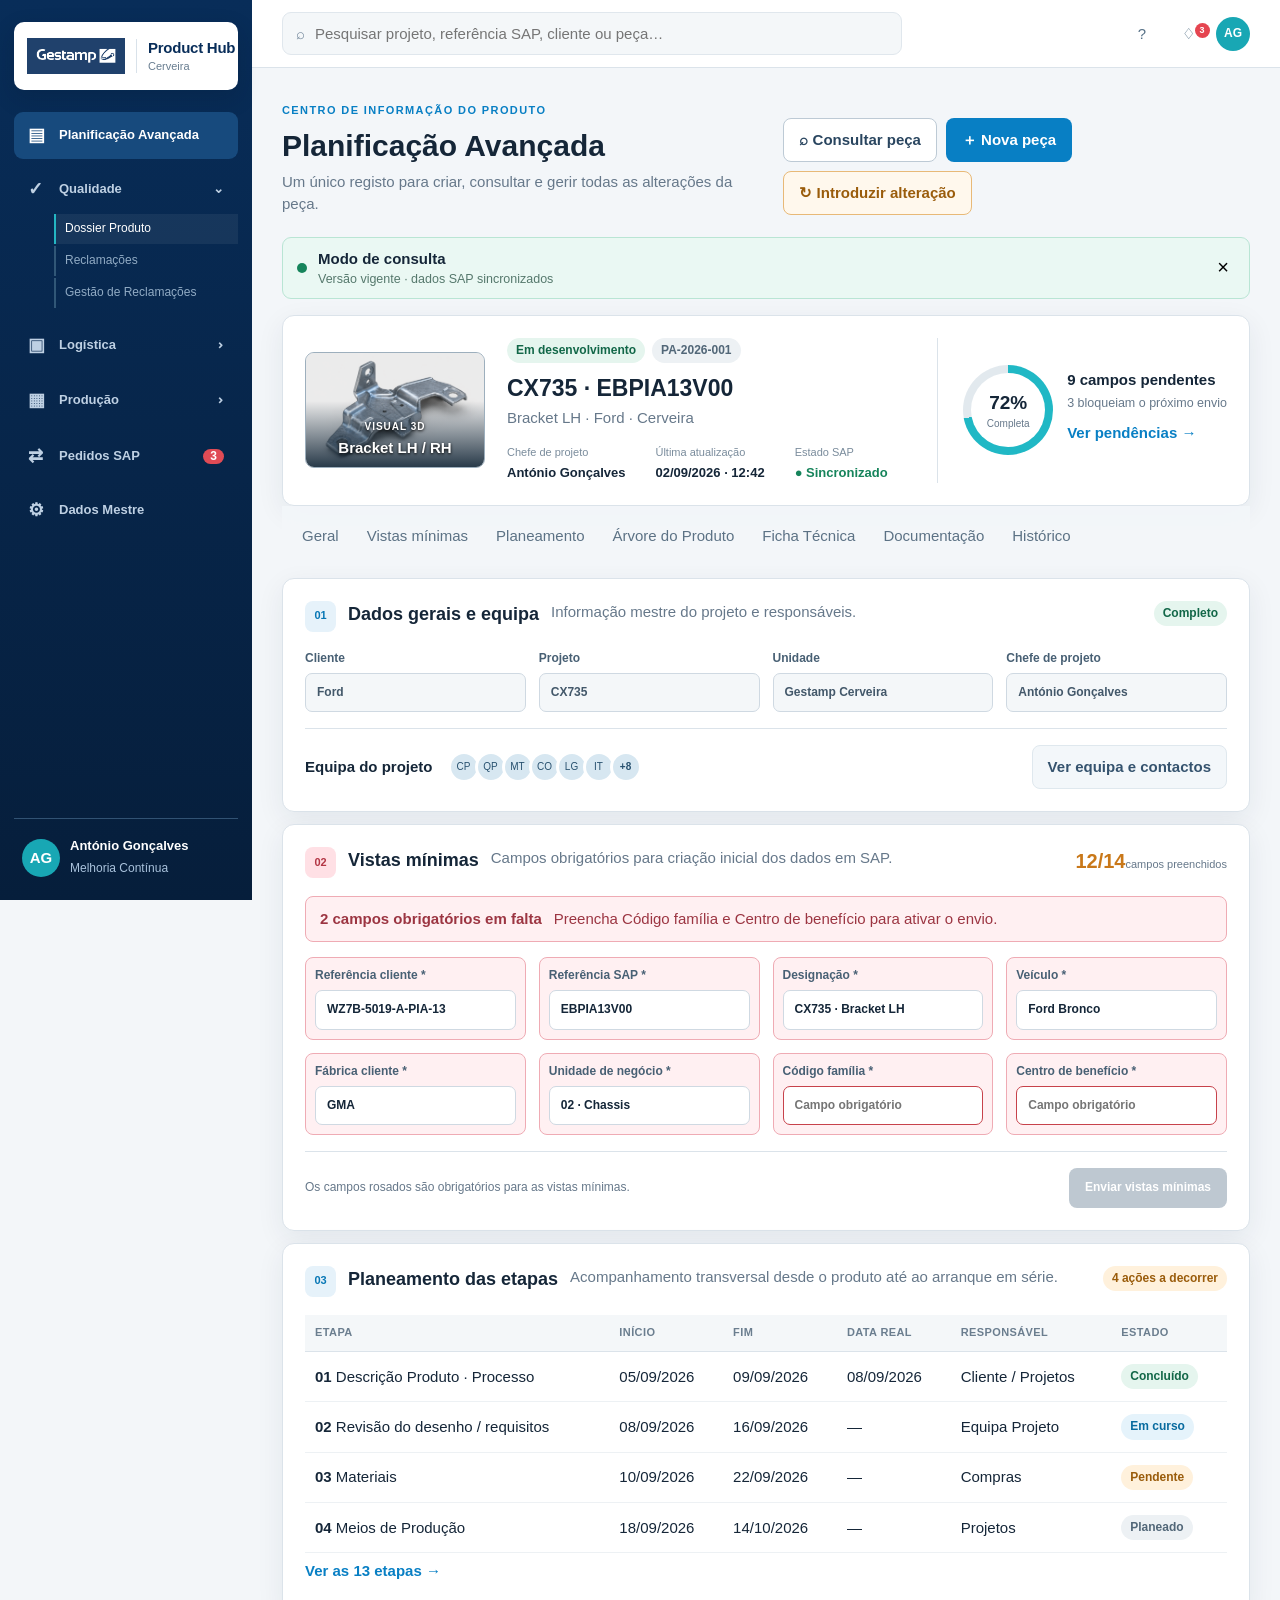
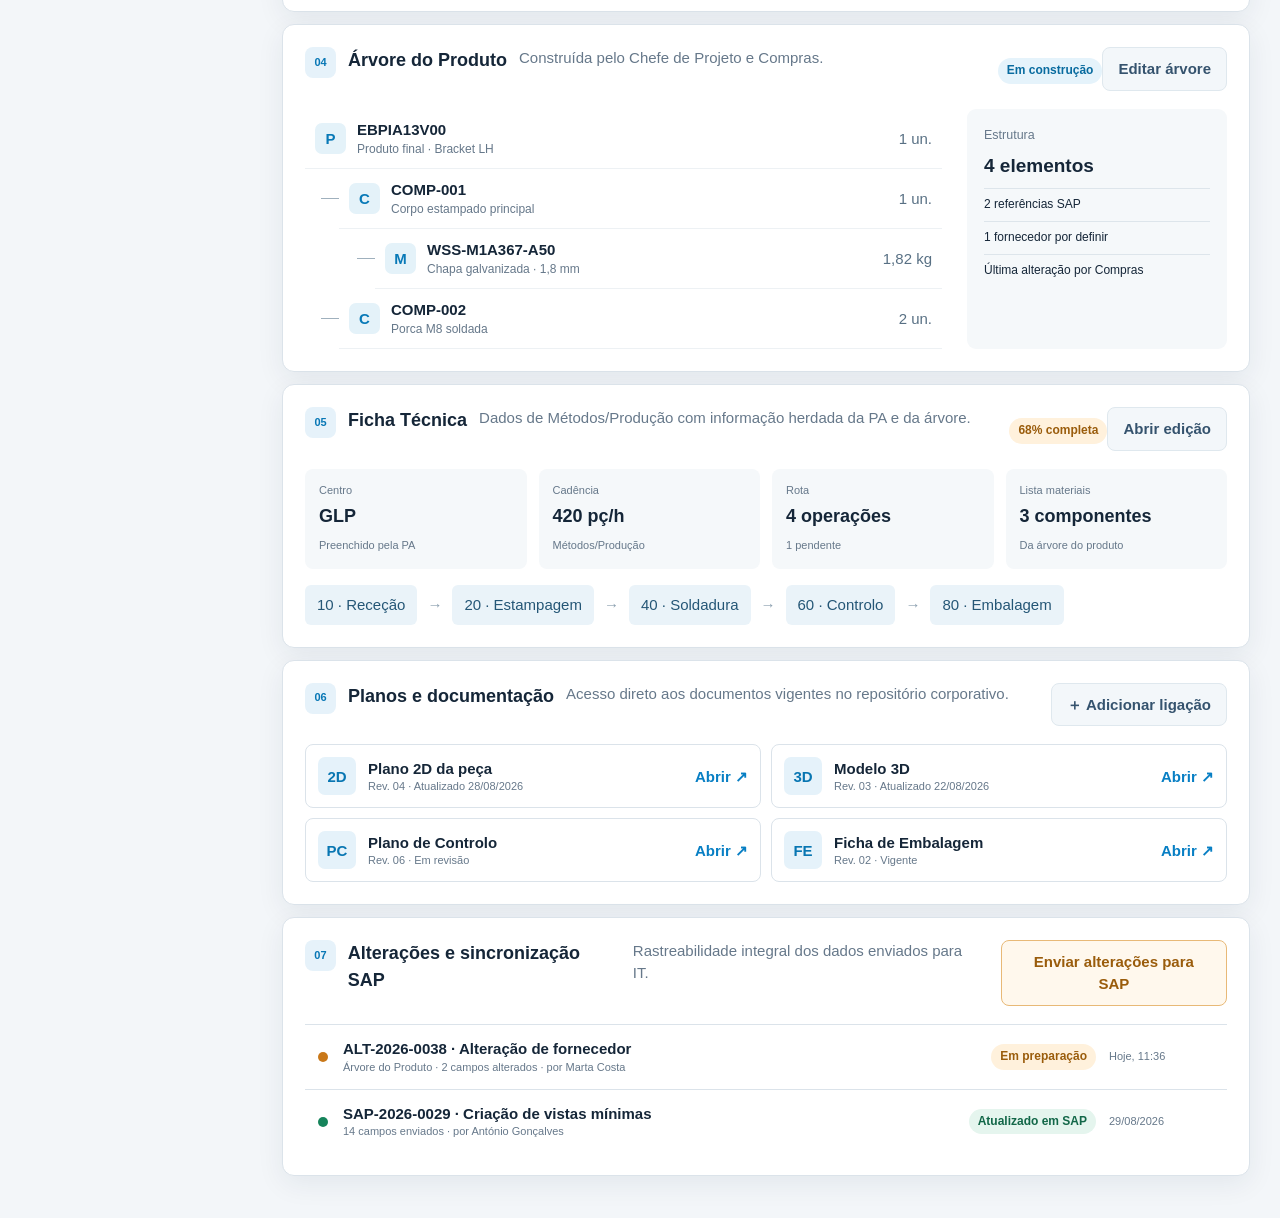
==== commit b5fe4fc1: "Add files via upload" ====
--- a/index.html
+++ b/index.html
@@ -5,8 +5,8 @@
   <meta name="viewport" content="width=device-width,initial-scale=1">
   <meta name="description" content="Mockup do Gestamp Product Hub — gestão centralizada da Planificação Avançada, Qualidade, Logística, Produção e pedidos SAP.">
   <title>Gestamp Product Hub</title>
-  <link rel="stylesheet" href="styles.css?v=9">
-  <link rel="stylesheet" href="claims.css?v=9">
+  <link rel="stylesheet" href="styles.css?v=10">
+  <link rel="stylesheet" href="claims.css?v=10">
 </head>
 <body>
   <aside class="sidebar" id="sidebar">
@@ -15,9 +15,9 @@
       <div class="brand-copy"><strong>Product Hub</strong><span>Cerveira</span></div>
     </a>
     <nav>
-      <button class="nav-item active" data-view="pa"><span>▤</span> Planificação Avançada</button>
+      <button class="nav-item active" data-view="pa"><span class="nav-icon">▤</span><span class="nav-label">Planificação Avançada</span></button>
       <div class="nav-group quality-nav open">
-        <button class="nav-item quality-main" data-view="quality"><span>✓</span> Qualidade <i>⌄</i></button>
+        <button class="nav-item quality-main" data-view="quality"><span class="nav-icon">✓</span><span class="nav-label">Qualidade</span><i>⌄</i></button>
         <div class="submenu">
           <button class="subnav active" data-view="quality" data-area="quality">Dossier Produto</button>
           <button class="subnav" data-view="complaints" data-area="quality">Reclamações</button>
@@ -25,7 +25,7 @@
         </div>
       </div>
       <div class="nav-group logistics-nav">
-        <button class="nav-item logistics-main" data-view="logisticsDossier"><span>▣</span> Logística <i>⌄</i></button>
+        <button class="nav-item logistics-main" data-view="logisticsDossier"><span class="nav-icon">▣</span><span class="nav-label">Logística</span><i>⌄</i></button>
         <div class="submenu">
           <button class="subnav" data-view="logisticsDossier" data-area="logistics">Dossier Logístico</button>
           <button class="subnav" data-view="complaints" data-area="logistics">Reclamações Logísticas</button>
@@ -33,22 +33,18 @@
         </div>
       </div>
       <div class="nav-group production-nav">
-        <button class="nav-item production-main" data-view="parameters"><span>▦</span> Produção <i>⌄</i></button>
+        <button class="nav-item production-main" data-view="parameters"><span class="nav-icon">▦</span><span class="nav-label">Produção</span><i>⌄</i></button>
         <div class="submenu">
           <button class="subnav" data-view="parameters" data-area="production">Gama de Parâmetros</button>
           <button class="subnav" data-view="parametersManagement" data-area="production">Gestão Gama de Parâmetros</button>
-        </div>
-      </div>
-      <button class="nav-item" data-view="rework"><span>↺</span> Zona de Retrabalho</button>
-      <div class="nav-group tests-nav">
-        <button class="nav-item tests-main" data-view="destructiveTests"><span>⌁</span> Ensaios Destrutivos <i>⌄</i></button>
-        <div class="submenu">
-          <button class="subnav" data-view="destructiveTests" data-area="tests">Registo de Ensaios</button>
-          <button class="subnav" data-view="testStandards" data-area="tests">Valores de Referência</button>
-        </div>
-      </div>
-      <button class="nav-item" data-view="sap"><span>⇄</span> Pedidos SAP <em>3</em></button>
-      <button class="nav-item" data-view="master"><span>⚙</span> Dados Mestre</button>
+          <button class="subnav" data-view="rework" data-area="production">Zona de Retrabalho</button>
+          <button class="subnav" data-view="destructiveTests" data-area="production">Ensaios Destrutivos</button>
+          <button class="subnav" data-view="testStandards" data-area="production">Valores de Referência</button>
+          <button class="subnav" data-view="productionDocumentation" data-area="production">Documentação</button>
+        </div>
+      </div>
+      <button class="nav-item" data-view="sap"><span class="nav-icon">⇄</span><span class="nav-label">Pedidos SAP</span><em>3</em></button>
+      <button class="nav-item" data-view="master"><span class="nav-icon">⚙</span><span class="nav-label">Dados Mestre</span></button>
     </nav>
     <div class="sidebar-bottom">
       <div class="user-avatar">AG</div>
@@ -278,7 +274,7 @@
     </section>
 
     <section id="destructiveTests" class="view operations-view">
-      <div class="page-head"><div><span class="eyebrow">QUALIDADE · CONTROLO DE PROCESSO</span><h1>Ensaios Destrutivos</h1><p>Registo dos resultados de tração e torção realizados pelos operadores.</p></div><div class="mode-actions"><button class="btn secondary" id="clearTest">Novo ensaio</button><button class="btn primary" id="saveTest">Guardar resultados</button></div></div>
+      <div class="page-head"><div><span class="eyebrow">PRODUÇÃO · CONTROLO DE PROCESSO</span><h1>Ensaios Destrutivos</h1><p>Registo dos resultados de tração e torção realizados pelos operadores.</p></div><div class="mode-actions"><button class="btn secondary" id="clearTest">Novo ensaio</button><button class="btn primary" id="saveTest">Guardar resultados</button></div></div>
       <section class="test-header panel"><div><small>N.º de ensaio</small><strong id="testNumber">ED-2026-00482</strong></div><label>Referência<select id="testReference"><option value="EBPIA13V00">EBPIA13V00</option><option value="EBPIA14V00">EBPIA14V00</option><option value="EBPZA02V00">EBPZA02V00</option></select></label><div><small>Referência de ensaio</small><strong id="testStandardRef">ET-CX735-020</strong></div><div><small>Versão</small><strong id="testVersion">4 · 14/04/2025</strong></div><span class="tag success">Parâmetros vigentes</span></section>
       <div class="tests-layout">
         <div class="tests-main">
@@ -309,6 +305,33 @@
       <section class="panel standards-history" id="standardsHistory" hidden><div class="section-head"><div><h2>Histórico de versões</h2><p>Rastreabilidade dos valores de ensaio.</p></div></div><div class="table-wrap"><table><thead><tr><th>Versão</th><th>Data</th><th>Modificado por</th><th>Alteração</th><th>Estado</th></tr></thead><tbody id="standardHistoryRows"><tr><td><b>v4</b></td><td>14/04/2025</td><td>Rui Martins</td><td>Valor mínimo de tração atualizado para 4,5 kN</td><td><span class="tag success">Vigente</span></td></tr><tr><td><b>v3</b></td><td>08/01/2025</td><td>Ana Ribeiro</td><td>Nova referência de ensaio</td><td><span class="tag neutral">Substituída</span></td></tr></tbody></table></div></section>
     </section>
 
+    <section id="productionDocumentation" class="view documentation-view">
+      <div class="page-head"><div><span class="eyebrow">PRODUÇÃO · ACESSO DOCUMENTAL</span><h1>Documentação</h1><p>Ligações diretas para documentos já disponíveis nas áreas corporativas e nos repositórios externos.</p></div><button class="btn primary" id="addProductionDocument">＋ Adicionar ligação</button></div>
+      <section class="permission-banner panel documentation-permission"><div><span class="status-dot green"></span><div><strong>Gestão autorizada</strong><small>Perfil: Gestor de Documentação · definido em Dados Mestre</small></div></div><div><small>Documentos registados</small><strong id="productionDocumentCount">0</strong></div><div><small>Última atualização</small><strong id="productionDocumentDate">—</strong></div></section>
+
+      <form class="panel documentation-form" id="productionDocumentForm" hidden>
+        <div class="section-head"><div><span class="section-no">＋</span><div><h2 id="productionDocumentFormTitle">Adicionar ligação</h2><p>Registe o endereço do documento sem carregar uma segunda cópia para a aplicação.</p></div></div></div>
+        <div class="form-grid four">
+          <label>Nome do documento *<input id="productionDocumentName" required placeholder="Ex.: Plano de Controlo"></label>
+          <label>Área de origem *<select id="productionDocumentArea" required><option>Qualidade</option><option>Logística</option><option>Produção</option><option>Projeto</option><option>Engenharia</option></select></label>
+          <label>Tipo de documento<select id="productionDocumentType"><option>Plano</option><option>Instrução</option><option>Relatório</option><option>Desenho 2D / 3D</option><option>Especificação</option><option>Outro</option></select></label>
+          <label>Revisão<input id="productionDocumentRevision" placeholder="Ex.: Rev. 04"></label>
+        </div>
+        <label class="wide-label">Ligação para o documento *<input id="productionDocumentUrl" type="url" required placeholder="https://sharepoint.../"></label>
+        <label class="wide-label">Descrição<input id="productionDocumentDescription" placeholder="Breve indicação do conteúdo ou aplicação do documento"></label>
+        <div class="form-bottom"><span>O documento permanece no repositório de origem; a aplicação guarda apenas a ligação.</span><button type="button" class="btn secondary" id="cancelProductionDocument">Cancelar</button><button type="submit" class="btn primary">Guardar ligação</button></div>
+      </form>
+
+      <section class="panel documentation-empty" id="productionDocumentationEmpty">
+        <span>↗</span><h2>Sem documentos registados</h2><p>Adicione a primeira ligação para reunir aqui a documentação necessária à Produção.</p><button class="btn primary" id="addFirstProductionDocument">＋ Adicionar primeira ligação</button>
+      </section>
+
+      <section class="panel documentation-list" id="productionDocumentationList" hidden>
+        <div class="table-toolbar"><div class="global-search compact">⌕ <input id="productionDocumentSearch" placeholder="Pesquisar documento, área ou revisão…"></div><select id="productionDocumentAreaFilter"><option value="">Todas as áreas</option><option>Qualidade</option><option>Logística</option><option>Produção</option><option>Projeto</option><option>Engenharia</option></select></div>
+        <div class="table-wrap"><table><thead><tr><th>Documento</th><th>Área de origem</th><th>Tipo</th><th>Revisão</th><th>Descrição</th><th>Ligação</th><th></th></tr></thead><tbody id="productionDocumentRows"></tbody></table></div>
+      </section>
+    </section>
+
     <section id="sap" class="view">
       <div class="page-head"><div><span class="eyebrow">FILA DE TRABALHO IT</span><h1>Pedidos SAP</h1><p>Todas as criações e alterações submetidas através da Planificação Avançada.</p></div><button class="btn secondary">Exportar lista</button></div>
       <div class="kpis"><article><span class="status-dot orange"></span><div><small>A aguardar IT</small><strong>3</strong></div></article><article><span class="status-dot blue"></span><div><small>Em tratamento</small><strong>2</strong></div></article><article><span class="status-dot red"></span><div><small>Devolvidos</small><strong>1</strong></div></article><article><span class="status-dot green"></span><div><small>Concluídos este mês</small><strong>18</strong></div></article></div>
@@ -329,6 +352,6 @@
 
   <div class="toast" id="toast" role="status"></div>
   <div class="modal" id="modal" aria-hidden="true"><div class="modal-card"><button class="modal-close">×</button><span class="eyebrow">DEMONSTRAÇÃO</span><h2 id="modalTitle">Criar nova peça</h2><p id="modalText">Este fluxo inicia uma nova Planificação Avançada.</p><div class="modal-options" id="modalOptions"></div><div class="modal-actions"><button class="btn secondary modal-close-action">Cancelar</button><button class="btn primary modal-confirm">Continuar</button></div></div></div>
-  <script src="app.js?v=9"></script>
+  <script src="app.js?v=10"></script>
 </body>
 </html>
--- a/claims.css
+++ b/claims.css
@@ -72,11 +72,50 @@
 
 .sidebar nav{min-height:0;overflow-y:auto;overflow-x:hidden;scrollbar-width:thin;scrollbar-color:#315777 transparent}
 
+/* Navegação compacta: ícone, título e indicador permanecem sempre na mesma linha. */
+.sidebar .nav-item{
+  display:grid;
+  grid-template-columns:27px minmax(0,1fr) auto;
+  align-items:center;
+  gap:4px;
+  width:100%;
+  white-space:nowrap;
+  line-height:1.15;
+}
+.sidebar .nav-item .nav-icon{display:block;width:27px;font-size:18px}
+.sidebar .nav-item .nav-label{display:block;width:auto;min-width:0;white-space:nowrap;font-size:13px}
+.sidebar .nav-item i,.sidebar .nav-item em{float:none;justify-self:end}
+.sidebar .submenu{max-height:310px;margin-left:40px}
+.sidebar .subnav{display:block;width:100%;white-space:nowrap;line-height:1.15;font-size:12px;overflow:hidden}
+
 /* Zona de Retrabalho e Ensaios Destrutivos */
 .operations-view{max-width:1600px}.operation-summary,.test-header,.permission-banner{display:grid;grid-template-columns:1.3fr repeat(3,1fr);gap:14px;padding:14px 18px;margin-bottom:14px}.operation-summary>div,.test-header>div,.permission-banner>div{border-right:1px solid var(--line)}.operation-summary>div:last-child,.test-header>div:last-child,.permission-banner>div:last-child{border:0}.operation-summary>div:first-child,.permission-banner>div:first-child{display:flex;align-items:center;gap:10px}.operation-summary small,.test-header small,.permission-banner small{color:var(--muted);font-size:11px}.operation-summary strong,.test-header strong,.permission-banner strong{display:block}.operational-form{overflow:hidden}.operation-identification{display:grid;grid-template-columns:minmax(0,1fr) 270px}.operation-card{margin:20px 20px 20px 0;padding:14px;border:1px solid var(--line);border-radius:9px;background:#f5f8fa}.operation-card img{width:100%;height:130px;object-fit:cover;border-radius:7px;margin-bottom:10px}.operation-card h3{margin:9px 0 3px;font-size:15px}.operation-card p{color:var(--muted);font-size:12px}.operation-card>div{border-top:1px solid var(--line);padding-top:10px}.operation-card>div small{color:var(--muted)}.operation-card>div strong{display:block;font-size:20px;color:var(--navy)}.scan-field{position:relative}.scan-field input{padding-right:88px}.scan-button{position:absolute;right:5px;bottom:5px;border:0;border-radius:5px;background:#e5f2fa;color:var(--blue);padding:6px 8px;font-size:10px;font-weight:800}.entry-table{min-width:900px}.entry-table td{padding:6px}.entry-table input,.entry-table select{width:100%;padding:8px;border:1px solid #cfd9e2;border-radius:6px;background:#fff}.entry-table th{text-align:left}.row-remove{width:30px;height:30px;border:0;border-radius:6px;background:#fde8ea;color:var(--red);font-size:18px}.add-row{margin-top:12px}.error-text{color:var(--red)!important}.operational-form .form-bottom strong{margin-left:auto}.test-header{grid-template-columns:1fr 1.2fr 1.1fr 1fr auto;align-items:center}.test-header label{margin:0}.test-header select{display:block;width:100%;margin-top:5px;padding:8px;border:1px solid var(--line);border-radius:6px;background:#fff}.tests-layout{display:grid;grid-template-columns:minmax(0,1fr) 300px;gap:14px}.tests-main{display:grid;gap:14px}.test-block{padding:18px}.test-block .section-head>div:first-child{align-items:center}.test-block .section-head>div:first-child>div{display:block}.test-specs{display:grid;grid-template-columns:repeat(6,1fr);gap:7px;margin-bottom:12px}.test-specs article{padding:9px;border:1px solid var(--line);border-radius:7px;background:#f5f8fa;text-align:center}.test-specs small{font-size:10px;color:var(--muted)}.test-specs strong{display:block;color:var(--navy);font-size:16px;margin-top:3px}.test-specs.torque{grid-template-columns:repeat(3,1fr)}.test-entry{min-width:850px}.test-entry td:last-child{text-align:center}.test-visual{padding:16px;align-self:start}.inspection-image{position:relative}.inspection-image img{display:block;width:100%;height:210px;object-fit:cover;border-radius:8px}.inspection-image .point{position:absolute;width:29px;height:29px;display:grid;place-items:center;border:2px solid #fff;border-radius:50%;background:var(--cyan);color:#fff;box-shadow:0 3px 9px rgba(0,0,0,.25)}.inspection-image .point.one{left:18%;top:25%}.inspection-image .point.two{right:17%;top:54%}.test-visual h3{font-size:16px;margin:13px 0 3px}.test-visual p{font-size:12px;color:var(--muted);padding-bottom:10px;border-bottom:1px solid var(--line)}.test-visual p b{color:var(--red)}.test-visual dl{margin:0}.test-visual dl div{display:flex;justify-content:space-between;gap:10px;padding:8px 0;border-bottom:1px solid var(--line)}.test-visual dt{color:var(--muted);font-size:11px}.test-visual dd{margin:0;font-size:12px;font-weight:750;text-align:right}.permission-banner{grid-template-columns:1.6fr repeat(3,1fr);align-items:center}.standards-panel{padding:22px}.standards-heading{display:flex;justify-content:space-between;gap:16px;align-items:start;padding-bottom:15px;border-bottom:1px solid var(--line)}.standards-heading h2{margin:0;font-size:19px}.standards-heading p{margin:3px 0;color:var(--muted)}.standards-grid{display:grid;grid-template-columns:1fr 1fr;gap:24px;margin-top:18px}.standards-grid>div+div{border-left:1px solid var(--line);padding-left:24px}.standards-grid h3{margin:0 0 12px;color:var(--navy)}.form-grid.three{grid-template-columns:repeat(3,1fr)}.standard-input:not([readonly]){background:#fffbe9!important;border-color:#e6ad45!important}.standards-panel .form-bottom{margin:20px -22px -22px}.standards-history{margin-top:14px;padding:20px}.standards-history .section-head>div:first-child{display:block}
 
 @media(max-width:1100px){.operation-identification{grid-template-columns:1fr}.operation-card{margin:0 22px 22px;display:grid;grid-template-columns:150px 1fr;gap:12px}.operation-card img{grid-row:1/5;height:120px}.tests-layout{grid-template-columns:1fr}.test-visual{display:grid;grid-template-columns:260px 1fr;gap:12px}.inspection-image{grid-row:1/5}.permission-banner,.operation-summary{grid-template-columns:repeat(2,1fr)}.test-header{grid-template-columns:repeat(2,1fr)}.test-header>.tag{justify-self:start}}
 @media(max-width:780px){.operation-summary,.test-header,.permission-banner{grid-template-columns:1fr}.operation-summary>div,.test-header>div,.permission-banner>div{border-right:0;border-bottom:1px solid var(--line);padding-bottom:7px}.operation-card,.test-visual{display:block}.operation-card img,.inspection-image img{height:180px}.test-specs{grid-template-columns:repeat(3,1fr)}.standards-grid{grid-template-columns:1fr}.standards-grid>div+div{border-left:0;border-top:1px solid var(--line);padding:18px 0 0}.form-grid.three{grid-template-columns:1fr}.operational-form .form-bottom strong{margin-left:0}}
+
+/* Documentação de Produção */
+.documentation-view{max-width:1600px}
+.documentation-permission{grid-template-columns:minmax(320px,1.6fr) repeat(2,1fr)}
+.documentation-form{padding:22px;margin-bottom:14px}
+.documentation-form[hidden],.documentation-empty[hidden],.documentation-list[hidden]{display:none!important}
+.documentation-form .form-bottom{margin:20px -22px -22px}
+.documentation-form label>select,.documentation-form label>input{
+  display:block;width:100%;margin-top:6px;padding:10px 11px;border:1px solid #cfd9e2;border-radius:7px;background:#fff;color:var(--text)
+}
+.documentation-empty{min-height:330px;padding:50px 24px;display:grid;place-items:center;align-content:center;text-align:center}
+.documentation-empty>span{width:58px;height:58px;border-radius:15px;display:grid;place-items:center;background:#e6f2fa;color:var(--blue);font-size:28px}
+.documentation-empty h2{margin:16px 0 4px;font-size:20px}
+.documentation-empty p{margin:0 0 18px;color:var(--muted)}
+.documentation-list{overflow:hidden}
+.documentation-list table{min-width:1050px}
+.documentation-list td:first-child b{display:block;color:var(--navy)}
+.documentation-list td:first-child small{margin-top:3px}
+.documentation-actions{display:flex;gap:5px;justify-content:flex-end}
+.documentation-actions button{border:0;border-radius:6px;padding:6px 8px;background:#eef3f7;color:#35536e;font-size:11px;font-weight:750}
+.documentation-actions button.remove-document{background:#fde8ea;color:var(--red)}
+.document-link{white-space:nowrap;text-decoration:none;color:var(--blue);font-weight:750}
+@media(max-width:780px){.documentation-permission{grid-template-columns:1fr}.documentation-form{padding:18px}.documentation-form .form-bottom{margin:18px -18px -18px}.documentation-empty{min-height:280px}}
 
 /* Limites defensivos para evitar dimensões naturais durante atualizações em cache. */
 .parameter-sheet .sheet-title > img {
